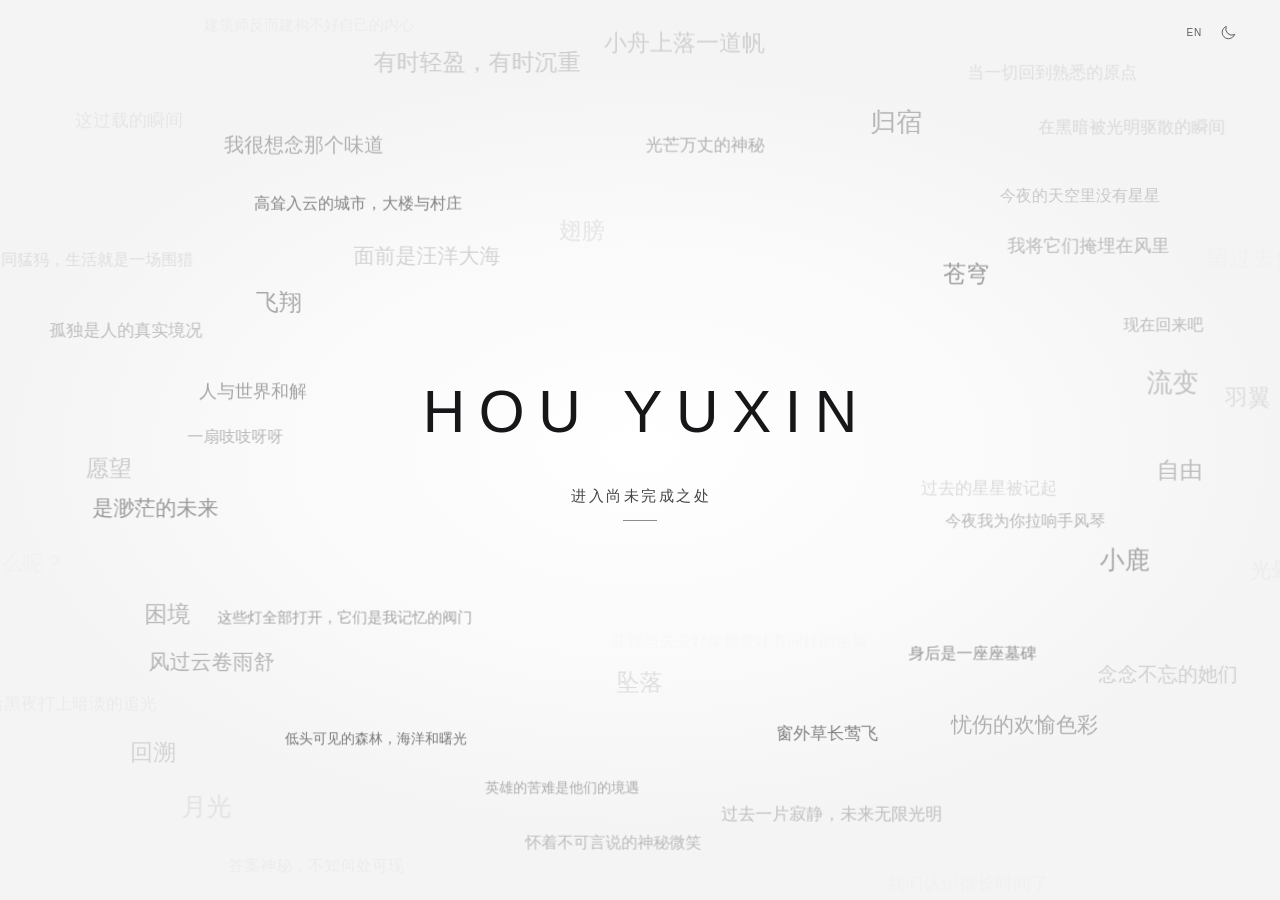
==== index.html @ d5721251 "Use given-name-first credits consistently across English archive" ====
<!doctype html><html lang="zh-CN"><head><meta charset="utf-8"><meta name="viewport" content="width=device-width,initial-scale=1"><title>侯宇鑫 HOU YUXIN</title><script src="theme.js?v=20261114-theme1"></script><link rel="stylesheet" href="shared.css?v=20261029-native-scrollport7"><link rel="stylesheet" href="home.css?v=20261029-soft-home-no-flash1"><script src="navigation.js?v=20261008-fade1400"></script><link rel="stylesheet" href="language.css?v=20261114-credits1"><link rel="stylesheet" href="theme.css?v=20261114-theme1"><link rel="icon" href="favicon.ico?v=20261114-door2" type="image/x-icon" sizes="16x16 32x32 48x48"><link rel="icon" href="favicon.svg?v=20261114-door2" type="image/svg+xml" sizes="any"><link rel="icon" href="favicon.png?v=20261114-door2" type="image/png" sizes="32x32"><link rel="icon" href="favicon-192.png?v=20261114-apple1" type="image/png" sizes="192x192"><link rel="apple-touch-icon" sizes="180x180" href="apple-touch-icon.png"><link rel="apple-touch-icon" sizes="167x167" href="apple-touch-icon-167x167.png"><link rel="apple-touch-icon" sizes="152x152" href="apple-touch-icon-152x152.png"><script async defer src="https://cloud.umami.is/script.js" data-website-id="fda75079-483e-4f40-b21d-a5d85979b600" data-domains="echyox.com,www.echyox.com" data-exclude-search="true" data-exclude-hash="true" data-do-not-track="true" referrerpolicy="origin"></script>
<!-- Page metadata: SEO and social sharing -->
<meta name="description" content="戏剧编剧、导演侯宇鑫的个人艺术网站。" data-description-en="The personal art website of Yuxin Hou, playwright and theatre director: plays, poetry, music and artistic practice.">
<link rel="canonical" href="https://echyox.com/">
<meta property="og:title" content="ECHYOX — 侯宇鑫 Yuxin Hou">
<meta property="og:type" content="website">
<meta property="og:url" content="https://echyox.com/">
<meta property="og:site_name" content="ECHYOX">
<meta property="og:description" content="保存过去，也向尚未发生的一切保持开放。">
<meta property="og:image" content="https://echyox.com/assets/social/echyox-share.png">
<meta property="og:image:type" content="image/png">
<meta property="og:image:width" content="1200">
<meta property="og:image:height" content="630">
<meta property="og:image:alt" content="ECHYOX — half-open door H mark and HOU YUXIN wordmark">
<meta name="twitter:card" content="summary_large_image">
<meta name="twitter:title" content="ECHYOX — 侯宇鑫 Yuxin Hou">
<meta name="twitter:description" content="保存过去，也向尚未发生的一切保持开放。">
<meta name="twitter:image" content="https://echyox.com/assets/social/echyox-share.png">
<meta name="twitter:image:alt" content="ECHYOX — half-open door H mark and HOU YUXIN wordmark">
<script type="application/ld+json">{"@context":"https://schema.org","@graph":[{"@type":"WebSite","@id":"https://echyox.com/#website","url":"https://echyox.com/","name":"ECHYOX","alternateName":"HOU YUXIN","inLanguage":["zh-CN","en"],"publisher":{"@id":"https://echyox.com/#person"}},{"@type":"Person","@id":"https://echyox.com/#person","name":"Yuxin Hou","alternateName":["侯宇鑫","Hou Yuxin"],"url":"https://echyox.com/","jobTitle":["Playwright","Theatre director"]}]}</script>
</head><body><div id="entry-revealed" class="entry-target" aria-hidden="true"></div><section class="entry-gate" id="entryGate" aria-label="侯宇鑫艺术入场页">
  <div class="entry-art" aria-hidden="true"><div class="entry-text-layer entry-text-layer--orbit"><span class="entry-bit" data-source="剧本" data-radius="1.273" data-angle="3.630" data-ecc="1.118" data-cycle="163.464" data-phase="2.011" data-wave="3.534" data-dir="cw" style="--x:-9.658%;--y:22.206%;--size:13.906px;--alpha:0.658">月光在白昼的天空里放晴</span><span class="entry-bit" data-source="诗歌" data-radius="1.086" data-angle="2.617" data-ecc="1.013" data-cycle="100.166" data-phase="2.003" data-wave="0.028" data-dir="ccw" style="--x:4.792%;--y:77.935%;--size:17.471px;--alpha:0.542">黑夜给黑夜打上暗淡的追光</span><span class="entry-bit" data-source="剧本" data-radius="0.856" data-angle="1.185" data-ecc="0.996" data-cycle="138.130" data-phase="6.076" data-wave="3.076" data-dir="cw" style="--x:65.219%;--y:91.419%;--size:17.285px;--alpha:0.523">过去一片寂静，未来无限光明</span><span class="entry-bit" data-source="歌词" data-radius="0.630" data-angle="0.212" data-ecc="0.911" data-cycle="167.469" data-phase="4.607" data-wave="4.483" data-dir="cw" style="--x:76.652%;--y:57.578%;--size:17.253px;--alpha:0.484">过去的星星被记起</span><span class="entry-bit" data-source="诗歌" data-radius="1.327" data-angle="3.863" data-ecc="1.113" data-cycle="126.502" data-phase="5.563" data-wave="2.643" data-dir="cw" style="--x:-2.683%;--y:9.029%;--size:12.585px;--alpha:0.594">梦回白昼，黑夜和离别</span><span class="entry-bit" data-source="剧本" data-radius="1.105" data-angle="2.916" data-ecc="1.021" data-cycle="104.356" data-phase="2.443" data-wave="3.815" data-dir="ccw" style="--x:-2.240%;--y:62.597%;--size:20.933px;--alpha:0.485">你在害怕什么呢？</span><span class="entry-bit" data-source="歌词" data-radius="1.336" data-angle="4.096" data-ecc="0.964" data-cycle="98.675" data-phase="2.091" data-wave="4.761" data-dir="cw" style="--x:14.596%;--y:-8.763%;--size:13.376px;--alpha:0.505">在湖上的桥，看见光亮</span><span class="entry-bit" data-source="诗歌" data-radius="0.867" data-angle="1.634" data-ecc="1.020" data-cycle="160.795" data-phase="3.757" data-wave="4.142" data-dir="ccw" style="--x:47.346%;--y:94.108%;--size:16.183px;--alpha:0.701">怀着不可言说的神秘微笑</span><span class="entry-bit" data-source="剧本" data-radius="1.067" data-angle="3.215" data-ecc="1.107" data-cycle="165.205" data-phase="4.837" data-wave="4.422" data-dir="cw" style="--x:-5.975%;--y:46.318%;--size:14.684px;--alpha:0.593">安放我们的孤独和脆弱</span><span class="entry-bit" data-source="剧本" data-radius="1.281" data-angle="4.328" data-ecc="0.896" data-cycle="107.407" data-phase="5.725" data-wave="5.815" data-dir="ccw" style="--x:29.573%;--y:-18.925%;--size:12.581px;--alpha:0.534">从终点开始，返回各种“当时”</span><span class="entry-bit" data-source="诗歌" data-radius="0.656" data-angle="0.998" data-ecc="0.908" data-cycle="95.286" data-phase="4.840" data-wave="0.772" data-dir="cw" style="--x:65.335%;--y:81.577%;--size:17.373px;--alpha:0.612">窗外草长莺飞</span><span class="entry-bit" data-source="剧本" data-radius="1.058" data-angle="3.514" data-ecc="0.957" data-cycle="138.466" data-phase="5.705" data-wave="3.847" data-dir="cw" style="--x:5.234%;--y:29.066%;--size:15.807px;--alpha:0.600">人类如同猛犸，生活就是一场围猎</span><span class="entry-bit" data-source="歌词" data-radius="1.242" data-angle="4.561" data-ecc="0.935" data-cycle="156.707" data-phase="0.697" data-wave="1.552" data-dir="cw" style="--x:41.683%;--y:-18.240%;--size:13.476px;--alpha:0.458">被称为爱的在记忆里休眠</span><span class="entry-bit" data-source="诗歌" data-radius="0.808" data-angle="2.083" data-ecc="1.101" data-cycle="98.808" data-phase="5.725" data-wave="4.012" data-dir="cw" style="--x:29.298%;--y:83.267%;--size:14.401px;--alpha:0.646">低头可见的森林，海洋和曙光</span><span class="entry-bit" data-source="剧本" data-radius="1.244" data-angle="4.794" data-ecc="1.007" data-cycle="98.615" data-phase="0.567" data-wave="5.295" data-dir="cw" style="--x:54.839%;--y:-14.026%;--size:12.265px;--alpha:0.494">动物在流变里生存，人在无常中挣扎着求生</span><span class="entry-bit" data-source="歌词" data-radius="1.117" data-angle="3.813" data-ecc="0.973" data-cycle="135.228" data-phase="1.854" data-wave="2.719" data-dir="cw" style="--x:9.562%;--y:12.841%;--size:18.285px;--alpha:0.575">这过载的瞬间</span><span class="entry-bit" data-source="诗歌" data-radius="0.807" data-angle="2.532" data-ecc="1.051" data-cycle="109.179" data-phase="2.328" data-wave="4.363" data-dir="cw" style="--x:16.965%;--y:72.877%;--size:21.031px;--alpha:0.541">风过云卷雨舒</span><span class="entry-bit" data-source="剧本" data-radius="1.264" data-angle="5.026" data-ecc="0.985" data-cycle="115.921" data-phase="1.959" data-wave="5.926" data-dir="ccw" style="--x:68.265%;--y:-13.438%;--size:12.654px;--alpha:0.531">人到哪里去都不应该忘了自己是从哪儿出发的</span><span class="entry-bit" data-source="剧本" data-radius="1.032" data-angle="4.113" data-ecc="0.960" data-cycle="151.198" data-phase="5.601" data-wave="3.231" data-dir="cw" style="--x:23.437%;--y:3.870%;--size:15.182px;--alpha:0.548">建筑师反而建构不好自己的内心</span><span class="entry-bit" data-source="诗歌" data-radius="1.294" data-angle="5.259" data-ecc="0.890" data-cycle="120.519" data-phase="3.796" data-wave="0.625" data-dir="cw" style="--x:78.440%;--y:-14.599%;--size:18.506px;--alpha:0.596">是不可通透的现在</span><span class="entry-bit" data-source="剧本" data-radius="0.691" data-angle="1.783" data-ecc="0.965" data-cycle="101.715" data-phase="4.101" data-wave="4.012" data-dir="cw" style="--x:43.332%;--y:86.401%;--size:14.113px;--alpha:0.521">英雄的苦难是他们的境遇</span><span class="entry-bit" data-source="歌词" data-radius="1.091" data-angle="4.412" data-ecc="1.066" data-cycle="142.306" data-phase="5.219" data-wave="1.311" data-dir="cw" style="--x:33.635%;--y:-0.828%;--size:17.560px;--alpha:0.532">慌乱的世界会有个依靠</span><span class="entry-bit" data-source="诗歌" data-radius="0.825" data-angle="2.980" data-ecc="0.972" data-cycle="100.716" data-phase="2.578" data-wave="0.750" data-dir="cw" style="--x:12.402%;--y:57.081%;--size:21.174px;--alpha:0.666">是渺茫的未来</span><span class="entry-bit" data-source="剧本" data-radius="1.223" data-angle="5.492" data-ecc="0.914" data-cycle="127.162" data-phase="0.449" data-wave="0.125" data-dir="cw" style="--x:87.332%;--y:0.486%;--size:15.419px;--alpha:0.626">人们的苦难是自身的生活</span><span class="entry-bit" data-source="歌词" data-radius="1.253" data-angle="5.725" data-ecc="0.998" data-cycle="152.959" data-phase="3.679" data-wave="0.447" data-dir="cw" style="--x:100.363%;--y:15.412%;--size:14.073px;--alpha:0.602">谁究竟能给价值下个如其所是的定义</span><span class="entry-bit" data-source="诗歌" data-radius="1.045" data-angle="4.711" data-ecc="1.069" data-cycle="124.791" data-phase="5.900" data-wave="2.784" data-dir="cw" style="--x:49.931%;--y:-0.803%;--size:17.509px;--alpha:0.612">头顶是灿烂的星空</span><span class="entry-bit" data-source="剧本" data-radius="0.867" data-angle="3.429" data-ecc="1.030" data-cycle="98.001" data-phase="5.863" data-wave="2.398" data-dir="cw" style="--x:9.363%;--y:37.583%;--size:17.425px;--alpha:0.620">孤独是人的真实境况</span><span class="entry-bit" data-source="剧本" data-radius="1.285" data-angle="5.957" data-ecc="1.096" data-cycle="118.816" data-phase="3.548" data-wave="0.967" data-dir="cw" style="--x:113.369%;--y:30.493%;--size:12.237px;--alpha:0.491">如果可以的话，我希望你们能拥抱我的灵魂</span><span class="entry-bit" data-source="诗歌" data-radius="1.074" data-angle="5.010" data-ecc="1.112" data-cycle="170.492" data-phase="4.799" data-wave="0.922" data-dir="cw" style="--x:66.655%;--y:1.981%;--size:17.941px;--alpha:0.636">路被光洒下一片斑驳的树阴</span><span class="entry-bit" data-source="剧本" data-radius="0.624" data-angle="2.568" data-ecc="0.915" data-cycle="109.287" data-phase="5.547" data-wave="3.599" data-dir="cw" style="--x:27.218%;--y:69.212%;--size:14.877px;--alpha:0.633">这些灯全部打开，它们是我记忆的阀门</span><span class="entry-bit" data-source="歌词" data-radius="1.252" data-angle="6.190" data-ecc="1.087" data-cycle="111.792" data-phase="4.843" data-wave="2.746" data-dir="cw" style="--x:114.343%;--y:44.425%;--size:13.808px;--alpha:0.527">身处世界，方觉误入此地</span><span class="entry-bit" data-source="诗歌" data-radius="1.072" data-angle="5.309" data-ecc="1.100" data-cycle="128.166" data-phase="5.563" data-wave="5.962" data-dir="cw" style="--x:81.501%;--y:8.105%;--size:17.249px;--alpha:0.656">当一切回到熟悉的原点</span><span class="entry-bit" data-source="剧本" data-radius="0.845" data-angle="3.878" data-ecc="0.891" data-cycle="132.967" data-phase="4.743" data-wave="1.626" data-dir="cw" style="--x:23.505%;--y:16.856%;--size:19.579px;--alpha:0.641">我很想念那个味道</span><span class="entry-bit" data-source="歌词" data-radius="1.324" data-angle="6.423" data-ecc="1.073" data-cycle="115.364" data-phase="4.820" data-wave="3.359" data-dir="ccw" style="--x:116.830%;--y:58.918%;--size:12.661px;--alpha:0.488">总不敢太近，也不甘太远</span><span class="entry-bit" data-source="诗歌" data-radius="1.053" data-angle="5.609" data-ecc="0.965" data-cycle="132.247" data-phase="5.000" data-wave="5.123" data-dir="cw" style="--x:87.701%;--y:14.539%;--size:17.410px;--alpha:0.640">在黑暗被光明驱散的瞬间</span><span class="entry-bit" data-source="剧本" data-radius="1.307" data-angle="6.655" data-ecc="1.007" data-cycle="133.872" data-phase="0.848" data-wave="0.550" data-dir="cw" style="--x:108.225%;--y:74.547%;--size:15.386px;--alpha:0.550">无非就是想要个回答嘛</span><span class="entry-bit" data-source="剧本" data-radius="0.813" data-angle="4.327" data-ecc="0.920" data-cycle="124.986" data-phase="4.193" data-wave="2.696" data-dir="cw" style="--x:36.635%;--y:7.399%;--size:22.982px;--alpha:0.487">有时轻盈，有时沉重</span><span class="entry-bit" data-source="诗歌" data-radius="0.624" data-angle="3.354" data-ecc="1.059" data-cycle="129.570" data-phase="4.413" data-wave="1.126" data-dir="cw" style="--x:19.297%;--y:43.545%;--size:18.179px;--alpha:0.534">人与世界和解</span><span class="entry-bit" data-source="剧本" data-radius="1.279" data-angle="6.888" data-ecc="0.930" data-cycle="151.199" data-phase="3.404" data-wave="4.624" data-dir="ccw" style="--x:96.456%;--y:90.679%;--size:16.634px;--alpha:0.641">十五年前的我自己</span><span class="entry-bit" data-source="歌词" data-radius="1.124" data-angle="5.908" data-ecc="0.994" data-cycle="132.261" data-phase="0.888" data-wave="0.311" data-dir="cw" style="--x:99.383%;--y:28.452%;--size:22.752px;--alpha:0.474">留过去休眠</span><span class="entry-bit" data-source="诗歌" data-radius="1.235" data-angle="7.121" data-ecc="1.001" data-cycle="148.736" data-phase="1.770" data-wave="0.048" data-dir="cw" style="--x:89.289%;--y:97.696%;--size:18.503px;--alpha:0.574">月光照在她的身上</span><span class="entry-bit" data-source="剧本" data-radius="1.073" data-angle="6.207" data-ecc="0.894" data-cycle="141.500" data-phase="0.084" data-wave="6.212" data-dir="cw" style="--x:95.424%;--y:45.258%;--size:23.055px;--alpha:0.663">羽翼</span><span class="entry-bit" data-source="歌词" data-radius="0.888" data-angle="4.776" data-ecc="1.023" data-cycle="147.160" data-phase="5.438" data-wave="4.491" data-dir="cw" style="--x:52.728%;--y:4.925%;--size:22.684px;--alpha:0.572">小舟上落一道帆</span><span class="entry-bit" data-source="诗歌" data-radius="1.269" data-angle="7.354" data-ecc="1.093" data-cycle="99.775" data-phase="5.972" data-wave="3.034" data-dir="ccw" style="--x:81.597%;--y:102.986%;--size:15.859px;--alpha:0.667">一阵风准时吹来</span><span class="entry-bit" data-source="剧本" data-radius="1.097" data-angle="6.506" data-ecc="0.958" data-cycle="168.373" data-phase="4.673" data-wave="4.319" data-dir="cw" style="--x:98.675%;--y:63.175%;--size:20.950px;--alpha:0.544">光晕</span><span class="entry-bit" data-source="剧本" data-radius="1.306" data-angle="7.586" data-ecc="0.958" data-cycle="146.615" data-phase="3.210" data-wave="3.804" data-dir="ccw" style="--x:65.713%;--y:118.371%;--size:22.470px;--alpha:0.536">无常</span><span class="entry-bit" data-source="诗歌" data-radius="0.624" data-angle="4.139" data-ecc="1.066" data-cycle="151.085" data-phase="1.081" data-wave="3.044" data-dir="cw" style="--x:32.882%;--y:24.441%;--size:20.766px;--alpha:0.663">面前是汪洋大海</span><span class="entry-bit" data-source="剧本" data-radius="0.817" data-angle="5.224" data-ecc="1.015" data-cycle="150.165" data-phase="2.375" data-wave="2.456" data-dir="cw" style="--x:69.287%;--y:13.502%;--size:25.729px;--alpha:0.523">归宿</span><span class="entry-bit" data-source="歌词" data-radius="1.249" data-angle="7.819" data-ecc="0.924" data-cycle="159.152" data-phase="5.154" data-wave="5.216" data-dir="cw" style="--x:51.919%;--y:120.273%;--size:15.145px;--alpha:0.528">记忆的碎片</span><span class="entry-bit" data-source="诗歌" data-radius="1.033" data-angle="6.805" data-ecc="0.954" data-cycle="115.817" data-phase="5.189" data-wave="1.095" data-dir="cw" style="--x:90.579%;--y:78.092%;--size:20.473px;--alpha:0.531">念念不忘的她们</span><span class="entry-bit" data-source="剧本" data-radius="1.290" data-angle="8.052" data-ecc="1.104" data-cycle="164.877" data-phase="1.263" data-wave="1.425" data-dir="cw" style="--x:36.720%;--y:109.580%;--size:15.646px;--alpha:0.639">另外一种可能的命运走向</span><span class="entry-bit" data-source="歌词" data-radius="1.126" data-angle="7.105" data-ecc="1.019" data-cycle="126.437" data-phase="3.924" data-wave="0.817" data-dir="cw" style="--x:87.124%;--y:92.057%;--size:24.893px;--alpha:0.506">月牙</span><span class="entry-bit" data-source="诗歌" data-radius="0.826" data-angle="5.673" data-ecc="1.097" data-cycle="161.312" data-phase="4.510" data-wave="0.658" data-dir="cw" style="--x:85.287%;--y:27.584%;--size:18.499px;--alpha:0.589">我将它们掩埋在风里</span><span class="entry-bit" data-source="剧本" data-radius="1.316" data-angle="8.284" data-ecc="1.115" data-cycle="159.766" data-phase="5.057" data-wave="3.120" data-dir="cw" style="--x:20.922%;--y:105.778%;--size:16.222px;--alpha:0.616">一个接一个地点亮</span><span class="entry-bit" data-source="剧本" data-radius="1.126" data-angle="7.404" data-ecc="1.079" data-cycle="160.643" data-phase="2.369" data-wave="0.736" data-dir="cw" style="--x:75.126%;--y:98.856%;--size:18.099px;--alpha:0.481">我们认识很长时间了</span><span class="entry-bit" data-source="诗歌" data-radius="0.625" data-angle="4.925" data-ecc="0.933" data-cycle="147.547" data-phase="5.998" data-wave="1.378" data-dir="cw" style="--x:55.830%;--y:15.940%;--size:16.846px;--alpha:0.576">光芒万丈的神秘</span><span class="entry-bit" data-source="剧本" data-radius="1.240" data-angle="8.517" data-ecc="0.976" data-cycle="110.706" data-phase="2.910" data-wave="2.759" data-dir="cw" style="--x:14.618%;--y:102.039%;--size:15.664px;--alpha:0.615">世界寂静以后</span><span class="entry-bit" data-source="歌词" data-radius="0.828" data-angle="6.122" data-ecc="1.077" data-cycle="127.949" data-phase="6.098" data-wave="6.264" data-dir="cw" style="--x:91.783%;--y:43.587%;--size:26.156px;--alpha:0.534">流变</span><span class="entry-bit" data-source="诗歌" data-radius="1.057" data-angle="7.703" data-ecc="0.946" data-cycle="160.705" data-phase="4.533" data-wave="1.147" data-dir="cw" style="--x:57.139%;--y:107.453%;--size:28.134px;--alpha:0.662">命数</span><span class="entry-bit" data-source="剧本" data-radius="1.289" data-angle="8.750" data-ecc="0.922" data-cycle="133.845" data-phase="2.735" data-wave="6.063" data-dir="cw" style="--x:5.899%;--y:95.417%;--size:16.409px;--alpha:0.663">人间千千万万个故事</span><span class="entry-bit" data-source="歌词" data-radius="1.281" data-angle="8.983" data-ecc="0.947" data-cycle="130.189" data-phase="5.322" data-wave="1.779" data-dir="ccw" style="--x:-2.038%;--y:80.107%;--size:18.977px;--alpha:0.522">骨肉成姓名</span><span class="entry-bit" data-source="诗歌" data-radius="1.047" data-angle="8.002" data-ecc="0.993" data-cycle="162.504" data-phase="0.264" data-wave="3.158" data-dir="ccw" style="--x:42.702%;--y:104.225%;--size:24.595px;--alpha:0.560">牢笼</span><span class="entry-bit" data-source="剧本" data-radius="0.865" data-angle="6.571" data-ecc="0.971" data-cycle="170.357" data-phase="2.052" data-wave="2.961" data-dir="cw" style="--x:88.260%;--y:63.141%;--size:25.127px;--alpha:0.599">小鹿</span><span class="entry-bit" data-source="剧本" data-radius="1.309" data-angle="9.215" data-ecc="0.907" data-cycle="135.272" data-phase="4.649" data-wave="5.622" data-dir="cw" style="--x:-5.176%;--y:65.602%;--size:24.097px;--alpha:0.600">迷宫</span><span class="entry-bit" data-source="诗歌" data-radius="0.677" data-angle="5.710" data-ecc="0.947" data-cycle="141.746" data-phase="5.839" data-wave="1.164" data-dir="cw" style="--x:75.574%;--y:29.841%;--size:23.059px;--alpha:0.678">苍穹</span><span class="entry-bit" data-source="剧本" data-radius="1.071" data-angle="8.301" data-ecc="1.042" data-cycle="154.788" data-phase="3.264" data-wave="5.250" data-dir="ccw" style="--x:27.052%;--y:98.197%;--size:18.884px;--alpha:0.510">世界的芳香</span><span class="entry-bit" data-source="诗歌" data-radius="1.264" data-angle="9.448" data-ecc="1.040" data-cycle="115.371" data-phase="2.473" data-wave="3.365" data-dir="ccw" style="--x:-12.431%;--y:48.537%;--size:21.880px;--alpha:0.677">白昼</span><span class="entry-bit" data-source="剧本" data-radius="0.859" data-angle="7.020" data-ecc="1.003" data-cycle="170.308" data-phase="0.082" data-wave="0.042" data-dir="cw" style="--x:80.313%;--y:79.918%;--size:21.396px;--alpha:0.526">忧伤的欢愉色彩</span><span class="entry-bit" data-source="诗歌" data-radius="1.063" data-angle="8.601" data-ecc="1.005" data-cycle="167.376" data-phase="0.680" data-wave="4.279" data-dir="cw" style="--x:15.511%;--y:90.359%;--size:24.934px;--alpha:0.531">月光</span><span class="entry-bit" data-source="剧本" data-radius="1.314" data-angle="9.681" data-ecc="1.008" data-cycle="156.698" data-phase="2.074" data-wave="1.357" data-dir="ccw" style="--x:-10.878%;--y:32.856%;--size:19.510px;--alpha:0.528">漂泊无依</span><span class="entry-bit" data-source="剧本" data-radius="0.550" data-angle="0.850" data-ecc="1" data-cycle="180" data-phase="0.00" data-wave="0.00" data-dir="cw" style="--x:64.52%;--y:69.01%;--size:16px;--alpha:0.58">钻进了被撕毁的乐谱里</span><span class="entry-bit" data-source="诗歌" data-radius="0.800" data-angle="3.250" data-ecc="1" data-cycle="180" data-phase="0.80" data-wave="0.37" data-dir="cw" style="--x:18.19%;--y:46.02%;--size:16px;--alpha:0.56">一扇吱吱呀呀</span><span class="entry-bit" data-source="歌词" data-radius="1.050" data-angle="5.650" data-ecc="1" data-cycle="180" data-phase="1.60" data-wave="0.74" data-dir="cw" style="--x:83.86%;--y:21.42%;--size:16px;--alpha:0.55">今夜的天空里没有星星</span><span class="entry-bit" data-source="剧本" data-radius="1.200" data-angle="8.050" data-ecc="1" data-cycle="180" data-phase="2.40" data-wave="1.11" data-dir="cw" style="--x:40.66%;--y:104.14%;--size:23px;--alpha:0.58">时间</span><span class="entry-bit" data-source="诗歌" data-radius="0.550" data-angle="10.450" data-ecc="1" data-cycle="180" data-phase="3.20" data-wave="1.48" data-dir="cw" style="--x:38.58%;--y:28.37%;--size:16px;--alpha:0.56">透着暗淡的光</span><span class="entry-bit" data-source="歌词" data-radius="0.800" data-angle="12.850" data-ecc="1" data-cycle="180" data-phase="4.00" data-wave="1.85" data-dir="cw" style="--x:80.72%;--y:60.29%;--size:16px;--alpha:0.55">今夜我为你拉响手风琴</span><span class="entry-bit" data-source="剧本" data-radius="1.050" data-angle="15.250" data-ecc="1" data-cycle="180" data-phase="4.80" data-wave="2.22" data-dir="cw" style="--x:12.33%;--y:71.36%;--size:23px;--alpha:0.58">困境</span><span class="entry-bit" data-source="诗歌" data-radius="1.200" data-angle="17.650" data-ecc="1" data-cycle="180" data-phase="5.60" data-wave="2.59" data-dir="cw" style="--x:67.40%;--y:-1.44%;--size:16px;--alpha:0.56">现在老去吧</span><span class="entry-bit" data-source="歌词" data-radius="0.550" data-angle="20.050" data-ecc="1" data-cycle="180" data-phase="6.40" data-wave="2.96" data-dir="cw" style="--x:57.97%;--y:73.58%;--size:16px;--alpha:0.55">获得与失去好像都意味着同样的迷局</span><span class="entry-bit" data-source="剧本" data-radius="0.800" data-angle="22.450" data-ecc="1" data-cycle="180" data-phase="7.20" data-wave="3.33" data-dir="cw" style="--x:21.31%;--y:33.71%;--size:23px;--alpha:0.58">飞翔</span><span class="entry-bit" data-source="诗歌" data-radius="1.050" data-angle="24.850" data-ecc="1" data-cycle="180" data-phase="8.00" data-wave="3.70" data-dir="cw" style="--x:90.33%;--y:36.51%;--size:16px;--alpha:0.56">现在回来吧</span><span class="entry-bit" data-source="歌词" data-radius="1.200" data-angle="27.250" data-ecc="1" data-cycle="180" data-phase="8.80" data-wave="4.07" data-dir="cw" style="--x:25.07%;--y:97.17%;--size:16px;--alpha:0.55">答案神秘，不知何处可现</span><span class="entry-bit" data-source="剧本" data-radius="0.550" data-angle="29.650" data-ecc="1" data-cycle="180" data-phase="9.60" data-wave="4.44" data-dir="cw" style="--x:45.72%;--y:25.18%;--size:23px;--alpha:0.58">翅膀</span><span class="entry-bit" data-source="诗歌" data-radius="0.800" data-angle="32.050" data-ecc="1" data-cycle="180" data-phase="10.40" data-wave="4.81" data-dir="cw" style="--x:75.79%;--y:71.79%;--size:16px;--alpha:0.56">身后是一座座墓碑</span><span class="entry-bit" data-source="剧本" data-radius="1.050" data-angle="34.449" data-ecc="1" data-cycle="180" data-phase="11.20" data-wave="5.18" data-dir="cw" style="--x:8.24%;--y:55.21%;--size:23px;--alpha:0.58">愿望</span><span class="entry-bit" data-source="诗歌" data-radius="1.200" data-angle="36.849" data-ecc="1" data-cycle="180" data-phase="12.00" data-wave="5.55" data-dir="cw" style="--x:81.69%;--y:8.54%;--size:16px;--alpha:0.56">过往在交错的路口举棋不定</span><span class="entry-bit" data-source="剧本" data-radius="0.550" data-angle="39.249" data-ecc="1" data-cycle="180" data-phase="12.80" data-wave="5.92" data-dir="cw" style="--x:50.45%;--y:75.29%;--size:23px;--alpha:0.58">坠落</span><span class="entry-bit" data-source="诗歌" data-radius="0.800" data-angle="41.649" data-ecc="1" data-cycle="180" data-phase="13.60" data-wave="6.29" data-dir="cw" style="--x:27.91%;--y:23.38%;--size:16px;--alpha:0.56">高耸入云的城市，大楼与村庄</span><span class="entry-bit" data-source="剧本" data-radius="1.050" data-angle="44.049" data-ecc="1" data-cycle="180" data-phase="14.40" data-wave="6.66" data-dir="cw" style="--x:91.91%;--y:53.24%;--size:23px;--alpha:0.58">自由</span><span class="entry-bit" data-source="剧本" data-radius="1.200" data-angle="46.449" data-ecc="1" data-cycle="180" data-phase="15.20" data-wave="7.03" data-dir="cw" style="--x:12.51%;--y:84.48%;--size:23px;--alpha:0.58">回溯</span></div></div>
  <div class="entry-content">
    <h1 class="entry-wordmark">HOU YUXIN</h1>
    <a class="entry-enter" id="entryEnter" href="#entry-revealed">进入尚未完成之处</a>
  </div>
</section><div class="stage-surface" aria-hidden="true"></div><header class="site-head"></header><main class="home" tabindex="-1" aria-label="作品栏目"><a class="door" href="theatre.html"><span class="no">THEATRE</span><div class="door-main"><h1>戏剧</h1><p>据说岁月的模型不会停止演变。</p></div><span class="arrow">↗</span></a><a class="door" href="poetry.html"><span class="no">POETRY</span><div class="door-main"><h1>诗歌</h1><p>为着均匀的呼吸与静默的词语。</p></div><span class="arrow">↗</span></a><a class="door" href="music.html"><span class="no">MUSIC</span><div class="door-main"><h1>音乐</h1><p>一切的一切都与人类无关。</p></div><span class="arrow">↗</span></a><a class="door" href="becoming.html"><span class="no">BECOMING</span><div class="door-main"><h1>寻找自己</h1><p>另外的路建在海上。</p></div><span class="arrow">↗</span></a></main><script src="site.js?v=20261009-no-spotlight1"></script><script src="scroll-boundary.js?v=20261029-native-scrollport7"></script><script src="entrance.js?v=20261115-text-avoidance3"></script><script src="language.js?v=20261116-identity2"></script></body></html>
---- shared.css ----
*{box-sizing:border-box}
:root{--bg:#07080a;--fg:#f0eee8;--muted:#9a978f;--line:rgba(255,255,255,.14);--panel:rgba(255,255,255,.035);--ease:cubic-bezier(.22,1,.36,1);--header-h:68px}
html{background:var(--bg);scroll-behavior:smooth}body{margin:0;background:linear-gradient(180deg,#090a0c,#07080a 58%,#090a0c);color:var(--fg);font-family:-apple-system,BlinkMacSystemFont,"PingFang SC","Hiragino Sans GB","Microsoft YaHei",Arial,sans-serif;overflow-x:hidden}a{color:inherit;text-decoration:none}button{font:inherit}img{display:block;max-width:100%}
.site-head{position:fixed;z-index:70;left:0;right:0;top:0;height:var(--header-h);display:flex;align-items:center;justify-content:space-between;gap:18px;padding:0 clamp(16px,3vw,34px);border-bottom:1px solid rgba(255,255,255,.08);background:var(--bg);backdrop-filter:none;-webkit-backdrop-filter:none}
/* Keep the top cover opaque, including the area above the layout viewport
   that mobile Safari may expose while its browser chrome changes. */
.site-head::before{content:"";position:absolute;left:0;right:0;bottom:100%;height:calc(96px + env(safe-area-inset-top,0px));background:var(--bg);pointer-events:none}
/* Only the part of the document crossing the navigation boundary fades.
   Preserve native document scrolling and keep dialogs/entrance outside it. */
:root{--nav-fade-size:32px}
main.has-scroll-boundary{-webkit-clip-path:inset(var(--content-clip-top,0px) -100vw -100vh);clip-path:inset(var(--content-clip-top,0px) -100vw -100vh)}
.nav-fade{position:fixed;top:var(--nav-fade-top,var(--header-h));left:0;right:0;height:var(--nav-fade-size);z-index:4;pointer-events:none;opacity:var(--nav-fade-strength,0);background:linear-gradient(to bottom,var(--bg),rgba(7,8,10,0))}
/* The music player occupies a fixed reading frame; its lyrics already fade
   within their own scroll area. Keep the idle track heading fully readable. */
body.music-open .nav-fade{display:none}
@media(max-width:820px){:root{--nav-fade-size:24px}}
.brand-link{font-size:15px;font-weight:700;letter-spacing:.03em;white-space:nowrap}.brand-link small{margin-left:9px;font-size:9px;font-weight:500;letter-spacing:.2em;color:var(--muted)}
.global-nav{display:flex;gap:20px;align-items:center}.global-nav a{font-size:10px;letter-spacing:.18em;color:var(--muted);padding:8px 0;position:relative;white-space:nowrap}.global-nav a:after{content:"";position:absolute;left:0;right:100%;bottom:2px;height:1px;background:currentColor;transition:right .35s var(--ease)}.global-nav a:hover,.global-nav a.active{color:var(--fg)}.global-nav a:hover:after,.global-nav a.active:after{right:0}
.back-link{position:absolute;left:50%;top:50%;transform:translate(-50%,-50%);display:inline-flex;align-items:center;justify-content:center;gap:6px;min-height:44px;padding:0 12px;font-size:10px;letter-spacing:.13em;white-space:nowrap;color:var(--muted);transition:color .25s}.back-link:hover{color:var(--fg)}.back-link:focus-visible{outline:1px solid var(--fg);outline-offset:2px;border-radius:3px}
.page{padding:calc(var(--header-h) + 72px) clamp(18px,4.7vw,70px) 72px;position:relative;z-index:3}.eyebrow{font-size:10px;letter-spacing:.22em;color:var(--muted)}.page-title{font-size:clamp(58px,10vw,132px);line-height:.9;letter-spacing:-.07em;margin:15px 0 22px}.page-intro{font-size:clamp(18px,2vw,29px);line-height:1.68;max-width:30em;color:#cbc8c0}
.reveal{opacity:0;transform:translateY(18px);transition:opacity .7s var(--ease),transform .7s var(--ease)}.reveal.is-visible{opacity:1;transform:none}
.panel{border:1px solid var(--line);background:var(--panel);border-radius:20px;padding:24px}.btn{display:inline-flex;align-items:center;justify-content:center;border:1px solid var(--line);border-radius:999px;padding:11px 16px;font-size:11px;letter-spacing:.13em;color:var(--fg);background:rgba(255,255,255,.025);transition:transform .3s var(--ease),background .3s}.btn:hover{transform:translateY(-2px);background:rgba(255,255,255,.08)}
/* Unified ECHYOX page navigation — about 1.4 seconds total.
   Outgoing view dims to black for 0.6 s; next document reveals for 0.8 s.
   The dedicated intro gate still uses its own 2.35 s single-page reveal.
   No native page view-transition animation and no old stage light field. */
@view-transition{navigation:none}
.stage-surface{position:fixed;inset:0;pointer-events:none}
/* Keep one composited curtain alive instead of creating a new full-screen
   pseudo-element at every click. Safari can animate only its opacity. */
html.site-fade-enabled body::after{
  content:"";position:fixed;inset:0;z-index:2000;
  pointer-events:none;background:#07080a;opacity:0;
  transform:translateZ(0);backface-visibility:hidden;
  will-change:opacity;contain:paint;
}
html.site-fade-initial body::after{opacity:1}
html.site-fade-local-out body::after{
  pointer-events:auto;animation:echyox-page-leave 600ms cubic-bezier(.45,0,.55,1) both;
}
html.site-fade-local-hold body::after{pointer-events:auto;opacity:1}
html.site-fade-local-in body::after{
  pointer-events:auto;animation:echyox-page-arrive 800ms cubic-bezier(.45,0,.55,1) both;
}
html.site-fade-local-out body,html.site-fade-local-in body{cursor:progress}

html.site-fade-arriving body::after{
  animation:echyox-page-arrive 800ms cubic-bezier(.45,0,.55,1) both;
}
html.site-fade-leaving body::after{
  pointer-events:auto;
  animation:echyox-page-leave 600ms cubic-bezier(.45,0,.55,1) both;
}
/* One continuous easing curve per phase avoids velocity resets at
   24/64/82% keyframe boundaries that made the dark fade feel stepped. */
@keyframes echyox-page-leave{from{opacity:0}to{opacity:1}}
@keyframes echyox-page-arrive{from{opacity:1}to{opacity:0}}

/* Audio loop controls */
.audio-options{display:flex;align-items:center;flex-wrap:wrap;margin:10px 0 16px}
.audio-loop{display:inline-flex;align-items:center;justify-content:center;gap:9px;min-height:44px;padding:9px 13px;border:1px solid var(--line);border-radius:999px;background:rgba(255,255,255,.025);color:var(--muted);font:inherit;font-size:11px;letter-spacing:.06em;cursor:pointer;transition:background .2s,color .2s,border-color .2s}
.audio-loop svg{width:16px;height:16px;fill:none;stroke:currentColor;stroke-width:1.5;stroke-linecap:round;stroke-linejoin:round;flex-shrink:0}
.audio-loop-state{font-size:10px;letter-spacing:.03em;opacity:.75}
.audio-loop:hover{color:var(--fg);border-color:rgba(255,255,255,.28)}
.audio-loop[aria-pressed="true"]{color:var(--fg);background:rgba(240,238,232,.1);border-color:rgba(240,238,232,.45)}
.audio-loop:focus-visible{outline:2px solid var(--fg);outline-offset:4px}

/* Ordinary desktop selection and mobile copy callouts. */
body,body *{-webkit-user-select:none;user-select:none;-webkit-touch-callout:none}
img{-webkit-user-drag:none}
html.reader-open,html.reader-open body{overflow:hidden}
@media print{body{display:none!important}}
@media(max-width:820px){.global-nav{gap:11px;max-width:70vw;overflow:auto;scrollbar-width:none}.global-nav::-webkit-scrollbar{display:none}.global-nav a{font-size:9px}.brand-link small{display:none}.page{padding:calc(var(--header-h) + 66px) 16px 54px}}
@media(max-width:600px){.has-back-nav{--header-h:104px}.site-head.has-back{display:grid;grid-template-columns:minmax(0,1fr) auto;grid-template-rows:54px 44px;gap:0 12px;padding:0 16px 5px}.site-head.has-back .brand-link{grid-column:1;grid-row:1}.site-head.has-back .global-nav{grid-column:2;grid-row:1;justify-self:end;max-width:100%}.site-head.has-back .back-link{position:static;transform:none;grid-column:1/-1;grid-row:2;justify-self:center}}
@media(prefers-reduced-motion:reduce){html{scroll-behavior:auto}*,*:before,*:after{animation:none!important;transition:none!important}.reveal{opacity:1;transform:none}.stage-transition{display:none!important}}

@media(prefers-reduced-motion:reduce){
  html.site-fade-enabled body::after{content:none!important}
}


/* iPhone Safari bottom-toolbar transition bleed (2026-10-29).
   Safari can show the scrolling document behind its translucent browser
   toolbar even when the fixed body::after fade curtain covers the viewport.
   Fade only the underlying main content during the EXISTING transition;
   keep the curtain, durations, layout and normal scroll unchanged.
   This is a targeted visual hypothesis pending real iPhone Safari review. */
@supports (-webkit-touch-callout: none) {
  @media (max-width: 1024px) and (pointer: coarse) {
    html.site-fade-initial main,
    html.site-fade-local-hold main {
      opacity: 0;
    }
    html.site-fade-leaving main,
    html.site-fade-local-out main {
      animation: echyox-safari-content-leave 600ms cubic-bezier(.45,0,.55,1) both;
    }
    html.site-fade-arriving:not(.site-fade-local-out):not(.site-fade-local-hold):not(.site-fade-local-in) main,
    html.site-fade-local-in main {
      animation: echyox-safari-content-arrive 800ms cubic-bezier(.45,0,.55,1) both;
    }
  }
  @keyframes echyox-safari-content-leave {
    from { opacity: 1; }
    to { opacity: 0; }
  }
  @keyframes echyox-safari-content-arrive {
    from { opacity: 0; }
    to { opacity: 1; }
  }
}

/* PR #33: extend the already accepted Becoming header fade to every other
   iPhone Safari page. The fixed header owns this overlay rather than the
   clipped/scrolling main (which could displace a fixed child on WebKit).
   Keep the native page scroll, poem year rail, readers and lyric scrollers. */
@supports (-webkit-touch-callout: none) {
  @media (max-width: 1024px) and (pointer: coarse) {
    html:not(.becoming-scroll-isolated) .site-head {
      border-bottom-color: transparent;
    }
    html:not(.becoming-scroll-isolated) .site-head::after {
      content: "";
      position: absolute;
      top: calc(100% + var(--safari-nav-fade-offset, 0px));
      left: 0;
      right: 0;
      height: 96px;
      pointer-events: none;
      background: linear-gradient(to bottom,
        var(--bg) 0%,
        rgba(7,8,10,.94) 18%,
        rgba(7,8,10,.60) 54%,
        rgba(7,8,10,0) 100%);
      opacity: var(--safari-nav-fade-opacity, 0);
    }
    /* Older per-main "fixed" fade could scroll with main's clip-path.
       Keep the single header-anchored overlay instead. */
    html:not(.becoming-scroll-isolated) main .nav-fade {
      display: none;
    }
    /* Music's player has its own bounded reading and lyric fade. */
    html:not(.becoming-scroll-isolated) body.music-open .site-head::after {
      display: none;
    }
  }
}

/* PR #33: iPhone Safari's document rubber-band can draw scrolling text
   above the fixed header. As with the approved Becoming page, put regular
   content in a native clipped scrollport starting BELOW the header. This
   remains safe even when future catalogues have dozens of rows. */
@supports (-webkit-touch-callout: none) {
  @media (max-width: 1024px) and (pointer: coarse) {
    html:not(.becoming-scroll-isolated),
    html:not(.becoming-scroll-isolated) body {
      height: 100%;
      overflow: hidden;
      overscroll-behavior-y: none;
    }
    html:not(.becoming-scroll-isolated) main.home,
    html:not(.becoming-scroll-isolated) main.page,
    html:not(.becoming-scroll-isolated) main.work {
      position: fixed;
      top: var(--header-h);
      right: 0;
      bottom: 0;
      left: 0;
      height: auto;
      min-height: 0;
      overflow-x: hidden;
      overflow-y: auto;
      -webkit-overflow-scrolling: touch;
      overscroll-behavior-y: contain;
    }
    /* Preserve the original visible top spacing after moving the origin. */
    html:not(.becoming-scroll-isolated) main.home { padding-top: 22px; }
    html:not(.becoming-scroll-isolated) main.page { padding-top: 66px; }
    html:not(.becoming-scroll-isolated) main.work { padding-top: 64px; }
    html:not(.becoming-scroll-isolated) main.has-scroll-boundary {
      -webkit-clip-path: none;
      clip-path: none;
    }
    /* A sticky poetry year rail now uses its native scroller's top edge. */
    html:not(.becoming-scroll-isolated) main.poetry-page .poetry-years {
      top: 0;
    }
    /* Keep the existing fixed music player and independently faded lyrics. */
    html:not(.becoming-scroll-isolated) body.music-open main.page {
      height: auto;
      min-height: 0;
      overflow-y: hidden;
      padding-top: 14px;
    }
  }
}
---- home.css ----
.home{min-height:100svh;padding:calc(var(--header-h) + 22px) clamp(14px,2.8vw,34px) 22px;display:grid;grid-template-columns:repeat(4,minmax(0,1fr));gap:12px;position:relative;z-index:3}.door{min-width:0;display:grid;grid-template-rows:34px 1fr 36px;padding:22px;border:1px solid rgba(255,255,255,.09);border-radius:18px;background:rgba(255,255,255,.025);transition:transform .38s var(--ease),background .38s,border-color .38s}.door:hover{transform:translateY(-5px);background:rgba(255,255,255,.055);border-color:rgba(255,255,255,.2)}.door .no{font-size:10px;letter-spacing:.18em;color:var(--muted)}.door-main{display:flex;flex-direction:column;justify-content:center;min-height:0}.door h1{margin:0;font-size:clamp(36px,4.25vw,64px);line-height:1;letter-spacing:-.06em;white-space:nowrap;font-weight:650}.door p{margin:18px 0 0;font-size:15px;line-height:1.7;color:#c9c5bc;max-width:18em}.door .arrow{align-self:end;justify-self:end;font-size:20px}@media(max-width:1050px){.home{grid-template-columns:repeat(2,1fr);min-height:auto}.door{min-height:42vh}.door h1{font-size:52px}}@media(max-width:620px){.home{grid-template-columns:1fr}.door{min-height:230px}.door h1{font-size:50px}}

/* Reserve the same two-line caption space in every card to align both rows. */
.door p{min-height:3.4em}
.door:hover{transform:none}


/* ECHYOX — PR #6, orbital literary field; homepage only.
   Decorative texts have individual elliptical orbits driven by entrance.js.
   Script-free and reduced-motion visitors receive a still composition. */
.entry-target{position:absolute;top:0;left:0;width:1px;height:1px;pointer-events:none}
.entry-gate{
  position:fixed;inset:0;z-index:150;display:grid;place-items:center;
  overflow:hidden;isolation:isolate;color:#f0eee8;
  background:radial-gradient(ellipse 52% 44% at 50% 50%,#121314 0%,#090a0c 53%,#07080a 100%);
  /* Promote before the click so Safari needn't build a fullscreen layer mid-transition. */
  transform:translateZ(0);will-change:opacity;
}
.entry-gate[hidden],#entry-revealed:target + .entry-gate,body.entry-passed .entry-gate{display:none!important}
.entry-art{position:absolute;inset:0;pointer-events:none;overflow:hidden}
.entry-text-layer{
  position:absolute;inset:0;pointer-events:none;
  -webkit-mask-image:radial-gradient(ellipse 48% 38% at 50% 50%,transparent 0 58%,#000 100%);
  mask-image:radial-gradient(ellipse 48% 38% at 50% 50%,transparent 0 58%,#000 100%);
}
.entry-canvas{position:absolute;inset:0;display:block;pointer-events:none}
.entry-canvas[hidden]{display:none!important}
.entry-gate.entry-motion-ready .entry-text-layer{visibility:hidden}
.entry-bit{
  position:absolute;left:var(--x);top:var(--y);
  display:block;width:max-content;max-width:90vw;white-space:nowrap;
  color:#ddd6c9;font-size:var(--size,16px);font-weight:400;
  line-height:1.45;letter-spacing:.09em;opacity:var(--alpha,.35);
  transform-origin:50% 50%;pointer-events:none;
}
.entry-bit[data-source="剧本"]{color:#d0c8bc}
.entry-bit[data-source="诗歌"]{color:#e0dacf}
.entry-bit[data-source="歌词"]{color:#c5c1b9}
/* In animation mode the orbital position is written as a GPU-friendly transform. */
/* Canvas mode renders motion without creating 90 separate GPU layers. */
.entry-content{
  position:relative;z-index:2;display:flex;flex-direction:column;
  align-items:center;justify-content:center;max-width:100%;
  padding:0 21px;text-align:center;transition:opacity .72s ease,transform .9s var(--ease);
}
.entry-wordmark{
  margin:0;font-size:clamp(32px,4.6vw,64px);font-weight:400;line-height:1.2;
  letter-spacing:.23em;text-indent:.23em;white-space:nowrap;color:#f0ece4;
  text-shadow:0 0 26px rgba(7,8,10,.7);
}
.entry-enter{
  position:relative;display:inline-flex;align-items:center;justify-content:center;
  min-height:50px;margin-top:26px;padding:10px 2px 15px;
  color:#d2cbbf;font-size:clamp(14px,1.2vw,17px);line-height:1.5;
  letter-spacing:.16em;text-indent:.16em;outline-offset:8px;cursor:pointer;
  transition:color .3s ease;
}
.entry-enter::after{
  content:"";position:absolute;bottom:2px;left:50%;height:1px;width:34px;
  background:#aaa08f;opacity:.75;transform:translateX(-50%);
  transition:width .45s var(--ease),opacity .3s ease;
}
.entry-enter:hover,.entry-enter:focus-visible{color:#fff}
.entry-enter:hover::after,.entry-enter:focus-visible::after{width:calc(100% - 4px);opacity:1}
.entry-enter:focus-visible{outline:1px solid #d2cbbf}
html.entry-active,body.entry-active{overflow:hidden}
body.entry-active .home,body.entry-active .site-head{opacity:0;pointer-events:none}
/* Show the four cards immediately BEHIND the opaque entrance layer;
   the user perceives only the single composited front curtain fading away. */
body.entry-opening .home,body.entry-opening .site-head{
  opacity:1;transition:none;
}
.home:focus{outline:none}
.entry-gate.is-entering{
  pointer-events:none;
  animation:entry-gate-leave 2350ms cubic-bezier(.45,0,.55,1) both;
}
.entry-gate.is-entering .entry-art{animation:none}
.entry-gate.is-entering .entry-content{opacity:0;transform:translateY(-6px)}
/* Use a single continuous opacity curve to prevent multiple fullscreen
   layers from cross-fading with independently eased keyframes. */
@keyframes entry-gate-leave{from{opacity:1}to{opacity:0}}
@media(max-width:700px){
  .entry-gate .entry-bit:nth-child(3n){display:none}
  /* Keep static/reduced-motion typography as legible as animated Retina text. */
  .entry-bit{font-size:clamp(15px,var(--size,16px),18px);max-width:93vw}
  .entry-text-layer{
    -webkit-mask-image:radial-gradient(ellipse 68% 34% at 50% 50%,transparent 0 62%,#000 100%);
    mask-image:radial-gradient(ellipse 68% 34% at 50% 50%,transparent 0 62%,#000 100%);
  }
  .entry-wordmark{font-size:clamp(28px,7.7vw,42px);letter-spacing:.19em;text-indent:.19em}
  .entry-enter{margin-top:23px;font-size:14px;letter-spacing:.12em;text-indent:.12em;min-height:50px}
}
@media(max-height:480px){
  .entry-wordmark{font-size:32px}
  .entry-enter{margin-top:12px}
}
@media(prefers-reduced-motion:reduce){
  .entry-gate.entry-motion-ready .entry-text-layer{visibility:visible}
  .entry-canvas{display:none!important}
  .entry-content,.entry-enter,.entry-enter::after,body.entry-opening .home,body.entry-opening .site-head{transition:none!important}
  .entry-gate.is-entering,.entry-gate.is-entering .entry-art{animation:none!important}
}


/* iOS Safari: the site's incoming-main opacity animation can override
   .entry-active's opacity:0 (animation-fill-mode:both). While the visitor
   is still at the literary entrance, hide the four cards and site header
   from painting into Safari's translucent bottom browser toolbar.
   On the existing entry click, .entry-opening lifts this visibility guard
   so the original 2.35-second reveal proceeds unchanged. */
body.entry-active:not(.entry-opening) .home,
body.entry-active:not(.entry-opening) .site-head {
  visibility: hidden;
}

/* iPhone Safari can sample the next page through its translucent bottom
   toolbar before the gate is fully gone. Fade in the *entire* four-card
   page along with the original 2.35s gate reveal: no rectangular crop,
   no cut-off card edge, and no sudden reappearance at the end. */
@supports (-webkit-touch-callout: none) {
  @media (max-width: 1024px) and (pointer: coarse) {
    body.entry-active.entry-opening .home {
      animation: echyox-home-soft-arrive 2350ms cubic-bezier(.45,0,.55,1) both !important;
    }
    @keyframes echyox-home-soft-arrive {
      0%, 30% { opacity: 0; }
      100% { opacity: 1; }
    }
  }
}
@media (prefers-reduced-motion: reduce) {
  body.entry-active.entry-opening .home { animation: none !important; }
}

/* iPhone Safari: after the 2.35s entry fade, the four cards must stay fully
   visible. Otherwise dropping .entry-opening can reveal the global incoming
   animation again and briefly flash the already-visible home. Scope this
   handoff to completed literary entries; ordinary page navigation retains
   the existing 800ms arrival and 600ms departure effects. */
@supports (-webkit-touch-callout: none) {
  @media (max-width: 1024px) and (pointer: coarse) {
    html.site-fade-arriving body.entry-gate-finished main.home {
      animation: none !important;
      opacity: 1 !important;
    }
  }
}
---- language.css ----
/* Separate bilingual layout layer; no modifications to the original animation. */
.language-switch{display:inline-flex;align-items:center;justify-content:center;font-size:10px;letter-spacing:.08em;color:var(--muted);white-space:nowrap;min-height:40px;padding:0 4px}
.language-switch:hover,.language-switch:focus-visible{color:var(--fg)}
.language-switch:focus-visible{outline:1px solid currentColor;outline-offset:2px}
.entry-language-switch{position:absolute;top:12px;right:clamp(16px,3vw,34px);z-index:10}
html[lang="en"] .brand-link{font-size:12px}
html[lang="en"] .home .door h1{font-size:clamp(26px,3.2vw,52px);white-space:normal;overflow-wrap:anywhere}
html[lang="en"] .work h1{font-size:clamp(38px,7vw,96px);letter-spacing:-.035em;line-height:1;white-space:normal;overflow-wrap:anywhere}
html[lang="en"] .play-row .note{white-space:normal}
html[lang="en"] .play-row .title-line{letter-spacing:-.015em}
html[lang="en"] .language-note{font-size:12px;color:var(--muted);line-height:1.6;margin:10px 0 16px}
html[lang="en"] .title-line [hidden],html[lang="en"] .brand-link [hidden],html[lang="en"] .door [hidden]{display:none!important}
html[lang="en"] .global-nav{gap:clamp(5px,1vw,15px)}
@media(max-width:820px){.site-head .global-nav{min-width:0;max-width:100%;gap:8px}.language-switch{font-size:9px}.site-head{gap:8px}html[lang="en"] .global-nav a{font-size:9px;letter-spacing:.03em}}
@media(max-width:600px){.site-head.has-back{grid-template-columns:auto minmax(0,1fr) auto;gap:0 8px}.site-head.has-back .global-nav{width:max-content;max-width:100%;justify-self:end;justify-content:flex-start;overflow-x:auto}.site-head.has-back .global-nav a{flex-shrink:0}.site-head.has-back .header-language-switch{grid-column:3;grid-row:1;justify-self:end}.site-head:not(.has-back) .global-nav{overflow:auto}html[lang="en"] .home .door h1{font-size:42px}}

.header-language-switch{flex-shrink:0}.site-head .global-nav{margin-left:auto;min-width:0}html[lang="en"] .work-en{letter-spacing:.08em}html[lang="en"] .play-row .title-line{white-space:normal;overflow-wrap:anywhere}html[lang="en"] .play-row .en{display:none}

/* Review 2: Latin-script labels have a different measure from two hanzi.
   Keep the original Chinese timeline geometry, including mobile. */
html[lang="en"] .record-detail{grid-template-columns:110px minmax(0,1fr);gap:18px;align-items:baseline}
html[lang="en"] .record-type{white-space:normal;letter-spacing:.045em;overflow-wrap:anywhere}
html[lang="en"] .record-detail p,html[lang="en"] .record-item h4,html[lang="en"] .record-role{min-width:0;overflow-wrap:anywhere}
html[lang="en"] .record-item-top{column-gap:20px;row-gap:5px}
html[lang="en"] .poem-open{grid-template-columns:minmax(0,1fr) 18px}
html[lang="en"] .poem-title,html[lang="en"] .poem-reader-title,html[lang="en"] .track-title,html[lang="en"] .track-meta,html[lang="en"] .player-side h2.long-title{min-width:0;white-space:normal;overflow-wrap:anywhere;word-break:normal}
html[lang="en"] .track-title{line-height:1.35}
html[lang="en"] .player-side h2.long-title{line-height:1.25}
html[lang="en"] .track-button>span:last-child{grid-column:3;grid-row:1;justify-self:end}
@media(max-width:959px){
  html[lang="en"] .track-button{grid-template-columns:minmax(0,1fr) 26px;gap:8px 14px}
  html[lang="en"] .track-button>span:last-child{grid-column:2;grid-row:1 / 3;align-self:center}
  html[lang="en"] .track-meta{grid-column:1;grid-row:2}
}
@media(max-width:900px){
  html[lang="en"] .record-detail{grid-template-columns:100px minmax(0,1fr);gap:14px}
}
@media(max-width:620px){
  html[lang="en"] .record-detail{grid-template-columns:minmax(0,1fr);gap:4px}
  html[lang="en"] .record-type{font-size:10px;letter-spacing:.06em}
  html[lang="en"] .record-item-top{align-items:flex-start}
  html[lang="en"] .record-role{white-space:normal}
  html[lang="en"] .record-year{grid-template-columns:60px minmax(0,1fr)}
}

/* English collaborator credits: equal treatment of every participant.
   Scoped to the archive; no change to Chinese layout, navigation or media. */
html[lang="en"] .work-collaborators .credit-name-list{display:flex;flex-wrap:wrap;gap:8px 18px;min-width:0;max-width:100%;align-items:start}
html[lang="en"] .work-collaborators .credit-name-pair{display:block;min-width:0;max-width:100%}
html[lang="en"] .work-collaborators .credit-name-roman{display:block;line-height:1.45;overflow-wrap:anywhere}
html[lang="en"] .work-collaborators .credit-name-han{display:block;margin-top:2px;color:var(--muted);font-size:.78em;font-weight:400;line-height:1.45;overflow-wrap:anywhere}
html[lang="en"] .work-collaborators .credit-name-note{margin:-8px 0 18px;color:var(--muted);font-size:11px;line-height:1.6}
html[lang="en"] .work-collaborators .collab-credit:has(.credit-name-list--multiple){align-items:start}
@media(max-width:600px){html[lang="en"] .work-collaborators .credit-name-list{gap:10px 12px}html[lang="en"] .work-collaborators .credit-name-note{font-size:10px}}
---- theme.css ----
/* ECHYOX — optional daylight palette. Original dark styles and motion stay intact. */
.theme-switch{display:inline-flex;align-items:center;justify-content:center;flex:none;width:36px;height:44px;padding:0;border:0;background:none;color:var(--muted);cursor:pointer}
.theme-switch svg{width:17px;height:17px;fill:none;stroke:currentColor;stroke-width:1.4;stroke-linecap:round;stroke-linejoin:round;pointer-events:none}
.theme-switch:hover,.theme-switch:focus-visible{color:var(--fg)}
.theme-switch:focus-visible{outline:1px solid currentColor;outline-offset:-3px;border-radius:3px}
.header-theme-controls,.entry-theme-controls{display:flex;align-items:center;gap:4px;flex:none}
.entry-theme-controls{position:absolute;top:10px;right:clamp(16px,3vw,34px);z-index:10}
.entry-theme-controls .entry-language-switch{position:static}
@media(max-width:820px){.header-theme-controls{gap:0}.header-theme-controls .theme-switch{width:32px}}
@media(max-width:600px){.site-head.has-back .header-theme-controls{grid-column:3;grid-row:1;justify-self:end}.header-theme-controls .theme-switch{width:30px}.site-head .global-nav{min-width:0}}
/* At intermediate widths the original centred return link must not sit
   over the newly wider navigation. Preserve the one-row header. */
@media(min-width:601px) and (max-width:900px){.site-head.has-back .back-link{position:static;transform:none;flex:none;padding-inline:4px}.site-head.has-back .global-nav{overflow-x:auto;scrollbar-width:none}.site-head.has-back .global-nav a{flex:none}}
html[data-theme="light"]{--bg:#fff;--fg:#171719;--muted:#5d5d60;--line:rgba(20,20,24,.16);--panel:rgba(20,20,24,.025);color-scheme:light}
html[data-theme="light"] body{background:linear-gradient(180deg,#fafafa,#fff 58%,#fafafa)}
html[data-theme="light"] .site-head{border-bottom-color:rgba(20,20,24,.10)}
html[data-theme="light"] .nav-fade{background:linear-gradient(to bottom,var(--bg),rgba(255,255,255,0))}
html[data-theme="light"].site-fade-enabled body::after{background:var(--bg)}
html[data-theme="light"] .page-intro,html[data-theme="light"] .door p{color:#454548}
html[data-theme="light"] .door{border-color:rgba(20,20,24,.14);background:rgba(20,20,24,.018)}
html[data-theme="light"] .door:hover{border-color:rgba(20,20,24,.28);background:rgba(20,20,24,.05)}
html[data-theme="light"] .btn,html[data-theme="light"] .audio-loop{background:rgba(20,20,24,.025)}
html[data-theme="light"] .btn:hover,html[data-theme="light"] .audio-loop:hover{background:rgba(20,20,24,.065)}
html[data-theme="light"] .audio-loop:hover{border-color:rgba(20,20,24,.28)}
html[data-theme="light"] .audio-loop[aria-pressed="true"]{background:rgba(20,20,24,.10);border-color:rgba(20,20,24,.45)}
/* The existing canvas contains transparent text only, never photographs.
   Switch its glyph palette without restarting the orbit or rebuilding sprites. */
html[data-theme="light"] .entry-gate{color:var(--fg);background:radial-gradient(ellipse 52% 44% at 50% 50%,#fff 0%,#fafafa 53%,#f4f4f4 100%)}
html[data-theme="light"] .entry-canvas{filter:invert(1) grayscale(1)}
html[data-theme="light"] .entry-bit{color:#383838}
html[data-theme="light"] .entry-bit[data-source="剧本"]{color:#373737}
html[data-theme="light"] .entry-bit[data-source="诗歌"]{color:#292929}
html[data-theme="light"] .entry-bit[data-source="歌词"]{color:#454545}
html[data-theme="light"] .entry-wordmark{color:#171719;text-shadow:0 0 26px rgba(255,255,255,.7)}
html[data-theme="light"] .entry-enter{color:#444}
html[data-theme="light"] .entry-enter::after{background:#666}
html[data-theme="light"] .entry-enter:hover,html[data-theme="light"] .entry-enter:focus-visible{color:#111}
html[data-theme="light"] .entry-enter:focus-visible{outline-color:#444}
/* Catalogue, works and production credits. */
html[data-theme="light"] .play-row:hover,html[data-theme="light"] .track-button:hover,html[data-theme="light"] .poem-open:hover,html[data-theme="light"] .collab-edition summary:hover{background:rgba(20,20,24,.04)}
html[data-theme="light"] .slogan,html[data-theme="light"] .synopsis,html[data-theme="light"] .record{color:#353538}
html[data-theme="light"] .record,html[data-theme="light"] .gallery figure,html[data-theme="light"] .collab-person,html[data-theme="light"] .collab-credit,html[data-theme="light"] .record-item{border-color:rgba(20,20,24,.12)}
/* Galleries keep their original photos and dark photo mattes. Viewer chrome is light. */
html[data-theme="light"] .stills-lightbox{background:#fff;color:var(--fg)}
html[data-theme="light"] .stills-lightbox::backdrop{background:#fff}
html[data-theme="light"] .stills-arrow:hover,html[data-theme="light"] .stills-close:hover{border-color:rgba(20,20,24,.4);background:rgba(20,20,24,.06)}
html[data-theme="light"] .stills-thumb:hover img,html[data-theme="light"] .stills-thumb[aria-pressed=true] img{border-color:rgba(20,20,24,.6)}
html[data-theme="light"] .stills-rail,html[data-theme="light"] .stills-rooms,html[data-theme="light"] .stills-thumbs{scrollbar-color:rgba(20,20,24,.25) transparent}
html[data-theme="light"] .stills-rail::-webkit-scrollbar-thumb,html[data-theme="light"] .stills-rooms::-webkit-scrollbar-thumb,html[data-theme="light"] .stills-thumbs::-webkit-scrollbar-thumb{background:rgba(20,20,24,.25)}
/* Readers keep the original content, dimensions and scrolling. */
html[data-theme="light"] .poetry-verse,html[data-theme="light"] .poem-reader-text,html[data-theme="light"] .lyrics{color:#333336}
html[data-theme="light"] .poem-reader,html[data-theme="light"] .script-reader{background:#fff}
html[data-theme="light"] .poem-reader::backdrop,html[data-theme="light"] .script-reader::backdrop{background:rgba(30,30,32,.52)}
html[data-theme="light"] .poem-reader-scroll{scrollbar-color:rgba(20,20,24,.2) transparent}
html[data-theme="light"] .script-reader-pages{background:#efeff0}
html[data-theme="light"] .player-side audio,html[data-theme="light"] audio{color-scheme:light}
html[data-theme="light"] .lyrics.is-scrolling,html[data-theme="light"] .lyrics:focus-visible{scrollbar-color:rgba(20,20,24,.32) transparent}
html[data-theme="light"] .lyrics.is-scrolling::-webkit-scrollbar-thumb,html[data-theme="light"] .lyrics:focus-visible::-webkit-scrollbar-thumb{background:rgba(20,20,24,.32)}
@media(hover:hover){html[data-theme="light"] .lyrics:hover{scrollbar-color:rgba(20,20,24,.32) transparent}html[data-theme="light"] .lyrics:hover::-webkit-scrollbar-thumb{background:rgba(20,20,24,.32)}}
/* Becoming timeline — preserve subtle distinctions among record types. */
html[data-theme="light"] .search-english,html[data-theme="light"] .search-intro,html[data-theme="light"] .search-section-body p{color:#454548}
html[data-theme="light"] .search-about .search-lead,html[data-theme="light"] .question-entry p,html[data-theme="light"] .search-quote p,html[data-theme="light"] .record-intro p,html[data-theme="light"] .search-now p:first-child{color:#242426}
html[data-theme="light"] .search-hero-divider,html[data-theme="light"] .year-label span{background:#8a8a8a}
html[data-theme="light"] .search-quote{border-left-color:#8a8a8a}
html[data-theme="light"] .record-type--creation{color:#545454}
html[data-theme="light"] .record-type--award{color:#79532d}
html[data-theme="light"] .record-type--performance{color:#36586a}
html[data-theme="light"] .record-type--selection{color:#476249}
html[data-theme="light"] .record-role,html[data-theme="light"] .search-section-body .record-item p,html[data-theme="light"] .search-section-body .contact-line,html[data-theme="light"] .contact-mail span{color:#5d5d60}
html[data-theme="light"] .contact-mail:hover{color:#111}
/* Preserve the accepted Safari scrollport and fade mechanics, change only pigment. */
@supports (-webkit-touch-callout:none){
 @media(max-width:1024px) and (pointer:coarse){
  html[data-theme="light"] .site-head{border-bottom-color:transparent}
  html[data-theme="light"].becoming-scroll-isolated .site-head::after,
  html[data-theme="light"]:not(.becoming-scroll-isolated) .site-head::after{background:linear-gradient(to bottom,var(--bg) 0%,rgba(255,255,255,.94) 18%,rgba(255,255,255,.60) 54%,rgba(255,255,255,0) 100%)}
 }
}
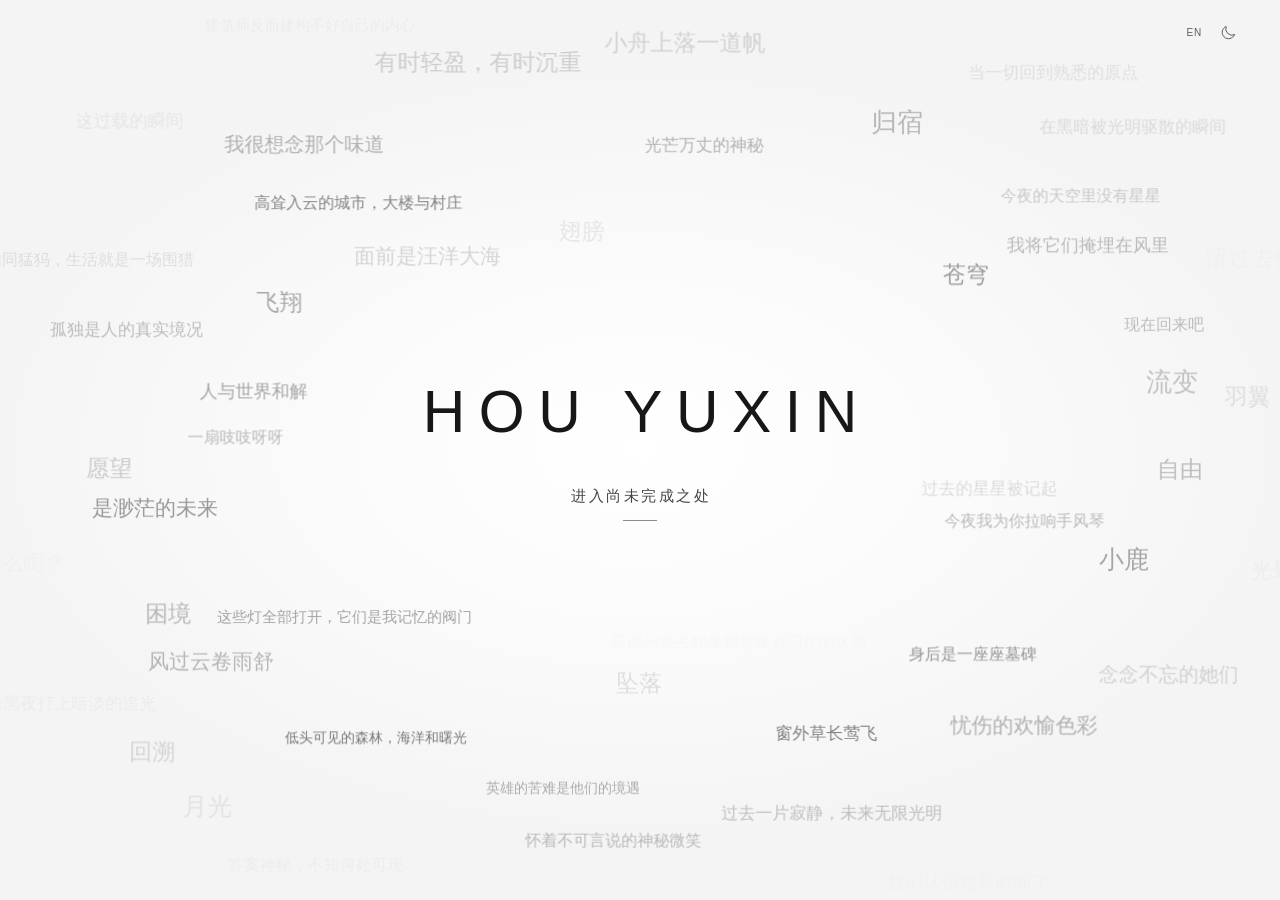
==== commit 9aee271f: "Refine English editorial copy and accessible language across ECHYOX" ====
--- a/index.html
+++ b/index.html
@@ -1,6 +1,6 @@
-<!doctype html><html lang="zh-CN"><head><meta charset="utf-8"><meta name="viewport" content="width=device-width,initial-scale=1"><title>侯宇鑫 HOU YUXIN</title><script src="theme.js?v=20261114-theme1"></script><link rel="stylesheet" href="shared.css?v=20261029-native-scrollport7"><link rel="stylesheet" href="home.css?v=20261029-soft-home-no-flash1"><script src="navigation.js?v=20261008-fade1400"></script><link rel="stylesheet" href="language.css?v=20261114-credits1"><link rel="stylesheet" href="theme.css?v=20261114-theme1"><link rel="icon" href="favicon.ico?v=20261114-door2" type="image/x-icon" sizes="16x16 32x32 48x48"><link rel="icon" href="favicon.svg?v=20261114-door2" type="image/svg+xml" sizes="any"><link rel="icon" href="favicon.png?v=20261114-door2" type="image/png" sizes="32x32"><link rel="icon" href="favicon-192.png?v=20261114-apple1" type="image/png" sizes="192x192"><link rel="apple-touch-icon" sizes="180x180" href="apple-touch-icon.png"><link rel="apple-touch-icon" sizes="167x167" href="apple-touch-icon-167x167.png"><link rel="apple-touch-icon" sizes="152x152" href="apple-touch-icon-152x152.png"><script async defer src="https://cloud.umami.is/script.js" data-website-id="fda75079-483e-4f40-b21d-a5d85979b600" data-domains="echyox.com,www.echyox.com" data-exclude-search="true" data-exclude-hash="true" data-do-not-track="true" referrerpolicy="origin"></script>
+<!doctype html><html lang="zh-CN"><head><meta charset="utf-8"><meta name="viewport" content="width=device-width,initial-scale=1"><title>侯宇鑫 HOU YUXIN</title><script src="theme.js?v=20261116-editorial3"></script><link rel="stylesheet" href="shared.css?v=20261029-native-scrollport7"><link rel="stylesheet" href="home.css?v=20261029-soft-home-no-flash1"><script src="navigation.js?v=20261008-fade1400"></script><link rel="stylesheet" href="language.css?v=20261114-credits1"><link rel="stylesheet" href="theme.css?v=20261114-theme1"><link rel="icon" href="favicon.ico?v=20261114-door2" type="image/x-icon" sizes="16x16 32x32 48x48"><link rel="icon" href="favicon.svg?v=20261114-door2" type="image/svg+xml" sizes="any"><link rel="icon" href="favicon.png?v=20261114-door2" type="image/png" sizes="32x32"><link rel="icon" href="favicon-192.png?v=20261114-apple1" type="image/png" sizes="192x192"><link rel="apple-touch-icon" sizes="180x180" href="apple-touch-icon.png"><link rel="apple-touch-icon" sizes="167x167" href="apple-touch-icon-167x167.png"><link rel="apple-touch-icon" sizes="152x152" href="apple-touch-icon-152x152.png"><script async defer src="https://cloud.umami.is/script.js" data-website-id="fda75079-483e-4f40-b21d-a5d85979b600" data-domains="echyox.com,www.echyox.com" data-exclude-search="true" data-exclude-hash="true" data-do-not-track="true" referrerpolicy="origin"></script>
 <!-- Page metadata: SEO and social sharing -->
-<meta name="description" content="戏剧编剧、导演侯宇鑫的个人艺术网站。" data-description-en="The personal art website of Yuxin Hou, playwright and theatre director: plays, poetry, music and artistic practice.">
+<meta name="description" content="戏剧编剧、导演侯宇鑫的个人艺术网站。" data-description-en="The personal website of Yuxin Hou, playwright and theatre director, featuring plays, poetry, music and artistic practice.">
 <link rel="canonical" href="https://echyox.com/">
 <meta property="og:title" content="ECHYOX — 侯宇鑫 Yuxin Hou">
 <meta property="og:type" content="website">
@@ -11,12 +11,12 @@
 <meta property="og:image:type" content="image/png">
 <meta property="og:image:width" content="1200">
 <meta property="og:image:height" content="630">
-<meta property="og:image:alt" content="ECHYOX — half-open door H mark and HOU YUXIN wordmark">
+<meta property="og:image:alt" content="ECHYOX — an H-shaped, half-open door symbol and the HOU YUXIN wordmark">
 <meta name="twitter:card" content="summary_large_image">
 <meta name="twitter:title" content="ECHYOX — 侯宇鑫 Yuxin Hou">
 <meta name="twitter:description" content="保存过去，也向尚未发生的一切保持开放。">
 <meta name="twitter:image" content="https://echyox.com/assets/social/echyox-share.png">
-<meta name="twitter:image:alt" content="ECHYOX — half-open door H mark and HOU YUXIN wordmark">
+<meta name="twitter:image:alt" content="ECHYOX — an H-shaped, half-open door symbol and the HOU YUXIN wordmark">
 <script type="application/ld+json">{"@context":"https://schema.org","@graph":[{"@type":"WebSite","@id":"https://echyox.com/#website","url":"https://echyox.com/","name":"ECHYOX","alternateName":"HOU YUXIN","inLanguage":["zh-CN","en"],"publisher":{"@id":"https://echyox.com/#person"}},{"@type":"Person","@id":"https://echyox.com/#person","name":"Yuxin Hou","alternateName":["侯宇鑫","Hou Yuxin"],"url":"https://echyox.com/","jobTitle":["Playwright","Theatre director"]}]}</script>
 </head><body><div id="entry-revealed" class="entry-target" aria-hidden="true"></div><section class="entry-gate" id="entryGate" aria-label="侯宇鑫艺术入场页">
   <div class="entry-art" aria-hidden="true"><div class="entry-text-layer entry-text-layer--orbit"><span class="entry-bit" data-source="剧本" data-radius="1.273" data-angle="3.630" data-ecc="1.118" data-cycle="163.464" data-phase="2.011" data-wave="3.534" data-dir="cw" style="--x:-9.658%;--y:22.206%;--size:13.906px;--alpha:0.658">月光在白昼的天空里放晴</span><span class="entry-bit" data-source="诗歌" data-radius="1.086" data-angle="2.617" data-ecc="1.013" data-cycle="100.166" data-phase="2.003" data-wave="0.028" data-dir="ccw" style="--x:4.792%;--y:77.935%;--size:17.471px;--alpha:0.542">黑夜给黑夜打上暗淡的追光</span><span class="entry-bit" data-source="剧本" data-radius="0.856" data-angle="1.185" data-ecc="0.996" data-cycle="138.130" data-phase="6.076" data-wave="3.076" data-dir="cw" style="--x:65.219%;--y:91.419%;--size:17.285px;--alpha:0.523">过去一片寂静，未来无限光明</span><span class="entry-bit" data-source="歌词" data-radius="0.630" data-angle="0.212" data-ecc="0.911" data-cycle="167.469" data-phase="4.607" data-wave="4.483" data-dir="cw" style="--x:76.652%;--y:57.578%;--size:17.253px;--alpha:0.484">过去的星星被记起</span><span class="entry-bit" data-source="诗歌" data-radius="1.327" data-angle="3.863" data-ecc="1.113" data-cycle="126.502" data-phase="5.563" data-wave="2.643" data-dir="cw" style="--x:-2.683%;--y:9.029%;--size:12.585px;--alpha:0.594">梦回白昼，黑夜和离别</span><span class="entry-bit" data-source="剧本" data-radius="1.105" data-angle="2.916" data-ecc="1.021" data-cycle="104.356" data-phase="2.443" data-wave="3.815" data-dir="ccw" style="--x:-2.240%;--y:62.597%;--size:20.933px;--alpha:0.485">你在害怕什么呢？</span><span class="entry-bit" data-source="歌词" data-radius="1.336" data-angle="4.096" data-ecc="0.964" data-cycle="98.675" data-phase="2.091" data-wave="4.761" data-dir="cw" style="--x:14.596%;--y:-8.763%;--size:13.376px;--alpha:0.505">在湖上的桥，看见光亮</span><span class="entry-bit" data-source="诗歌" data-radius="0.867" data-angle="1.634" data-ecc="1.020" data-cycle="160.795" data-phase="3.757" data-wave="4.142" data-dir="ccw" style="--x:47.346%;--y:94.108%;--size:16.183px;--alpha:0.701">怀着不可言说的神秘微笑</span><span class="entry-bit" data-source="剧本" data-radius="1.067" data-angle="3.215" data-ecc="1.107" data-cycle="165.205" data-phase="4.837" data-wave="4.422" data-dir="cw" style="--x:-5.975%;--y:46.318%;--size:14.684px;--alpha:0.593">安放我们的孤独和脆弱</span><span class="entry-bit" data-source="剧本" data-radius="1.281" data-angle="4.328" data-ecc="0.896" data-cycle="107.407" data-phase="5.725" data-wave="5.815" data-dir="ccw" style="--x:29.573%;--y:-18.925%;--size:12.581px;--alpha:0.534">从终点开始，返回各种“当时”</span><span class="entry-bit" data-source="诗歌" data-radius="0.656" data-angle="0.998" data-ecc="0.908" data-cycle="95.286" data-phase="4.840" data-wave="0.772" data-dir="cw" style="--x:65.335%;--y:81.577%;--size:17.373px;--alpha:0.612">窗外草长莺飞</span><span class="entry-bit" data-source="剧本" data-radius="1.058" data-angle="3.514" data-ecc="0.957" data-cycle="138.466" data-phase="5.705" data-wave="3.847" data-dir="cw" style="--x:5.234%;--y:29.066%;--size:15.807px;--alpha:0.600">人类如同猛犸，生活就是一场围猎</span><span class="entry-bit" data-source="歌词" data-radius="1.242" data-angle="4.561" data-ecc="0.935" data-cycle="156.707" data-phase="0.697" data-wave="1.552" data-dir="cw" style="--x:41.683%;--y:-18.240%;--size:13.476px;--alpha:0.458">被称为爱的在记忆里休眠</span><span class="entry-bit" data-source="诗歌" data-radius="0.808" data-angle="2.083" data-ecc="1.101" data-cycle="98.808" data-phase="5.725" data-wave="4.012" data-dir="cw" style="--x:29.298%;--y:83.267%;--size:14.401px;--alpha:0.646">低头可见的森林，海洋和曙光</span><span class="entry-bit" data-source="剧本" data-radius="1.244" data-angle="4.794" data-ecc="1.007" data-cycle="98.615" data-phase="0.567" data-wave="5.295" data-dir="cw" style="--x:54.839%;--y:-14.026%;--size:12.265px;--alpha:0.494">动物在流变里生存，人在无常中挣扎着求生</span><span class="entry-bit" data-source="歌词" data-radius="1.117" data-angle="3.813" data-ecc="0.973" data-cycle="135.228" data-phase="1.854" data-wave="2.719" data-dir="cw" style="--x:9.562%;--y:12.841%;--size:18.285px;--alpha:0.575">这过载的瞬间</span><span class="entry-bit" data-source="诗歌" data-radius="0.807" data-angle="2.532" data-ecc="1.051" data-cycle="109.179" data-phase="2.328" data-wave="4.363" data-dir="cw" style="--x:16.965%;--y:72.877%;--size:21.031px;--alpha:0.541">风过云卷雨舒</span><span class="entry-bit" data-source="剧本" data-radius="1.264" data-angle="5.026" data-ecc="0.985" data-cycle="115.921" data-phase="1.959" data-wave="5.926" data-dir="ccw" style="--x:68.265%;--y:-13.438%;--size:12.654px;--alpha:0.531">人到哪里去都不应该忘了自己是从哪儿出发的</span><span class="entry-bit" data-source="剧本" data-radius="1.032" data-angle="4.113" data-ecc="0.960" data-cycle="151.198" data-phase="5.601" data-wave="3.231" data-dir="cw" style="--x:23.437%;--y:3.870%;--size:15.182px;--alpha:0.548">建筑师反而建构不好自己的内心</span><span class="entry-bit" data-source="诗歌" data-radius="1.294" data-angle="5.259" data-ecc="0.890" data-cycle="120.519" data-phase="3.796" data-wave="0.625" data-dir="cw" style="--x:78.440%;--y:-14.599%;--size:18.506px;--alpha:0.596">是不可通透的现在</span><span class="entry-bit" data-source="剧本" data-radius="0.691" data-angle="1.783" data-ecc="0.965" data-cycle="101.715" data-phase="4.101" data-wave="4.012" data-dir="cw" style="--x:43.332%;--y:86.401%;--size:14.113px;--alpha:0.521">英雄的苦难是他们的境遇</span><span class="entry-bit" data-source="歌词" data-radius="1.091" data-angle="4.412" data-ecc="1.066" data-cycle="142.306" data-phase="5.219" data-wave="1.311" data-dir="cw" style="--x:33.635%;--y:-0.828%;--size:17.560px;--alpha:0.532">慌乱的世界会有个依靠</span><span class="entry-bit" data-source="诗歌" data-radius="0.825" data-angle="2.980" data-ecc="0.972" data-cycle="100.716" data-phase="2.578" data-wave="0.750" data-dir="cw" style="--x:12.402%;--y:57.081%;--size:21.174px;--alpha:0.666">是渺茫的未来</span><span class="entry-bit" data-source="剧本" data-radius="1.223" data-angle="5.492" data-ecc="0.914" data-cycle="127.162" data-phase="0.449" data-wave="0.125" data-dir="cw" style="--x:87.332%;--y:0.486%;--size:15.419px;--alpha:0.626">人们的苦难是自身的生活</span><span class="entry-bit" data-source="歌词" data-radius="1.253" data-angle="5.725" data-ecc="0.998" data-cycle="152.959" data-phase="3.679" data-wave="0.447" data-dir="cw" style="--x:100.363%;--y:15.412%;--size:14.073px;--alpha:0.602">谁究竟能给价值下个如其所是的定义</span><span class="entry-bit" data-source="诗歌" data-radius="1.045" data-angle="4.711" data-ecc="1.069" data-cycle="124.791" data-phase="5.900" data-wave="2.784" data-dir="cw" style="--x:49.931%;--y:-0.803%;--size:17.509px;--alpha:0.612">头顶是灿烂的星空</span><span class="entry-bit" data-source="剧本" data-radius="0.867" data-angle="3.429" data-ecc="1.030" data-cycle="98.001" data-phase="5.863" data-wave="2.398" data-dir="cw" style="--x:9.363%;--y:37.583%;--size:17.425px;--alpha:0.620">孤独是人的真实境况</span><span class="entry-bit" data-source="剧本" data-radius="1.285" data-angle="5.957" data-ecc="1.096" data-cycle="118.816" data-phase="3.548" data-wave="0.967" data-dir="cw" style="--x:113.369%;--y:30.493%;--size:12.237px;--alpha:0.491">如果可以的话，我希望你们能拥抱我的灵魂</span><span class="entry-bit" data-source="诗歌" data-radius="1.074" data-angle="5.010" data-ecc="1.112" data-cycle="170.492" data-phase="4.799" data-wave="0.922" data-dir="cw" style="--x:66.655%;--y:1.981%;--size:17.941px;--alpha:0.636">路被光洒下一片斑驳的树阴</span><span class="entry-bit" data-source="剧本" data-radius="0.624" data-angle="2.568" data-ecc="0.915" data-cycle="109.287" data-phase="5.547" data-wave="3.599" data-dir="cw" style="--x:27.218%;--y:69.212%;--size:14.877px;--alpha:0.633">这些灯全部打开，它们是我记忆的阀门</span><span class="entry-bit" data-source="歌词" data-radius="1.252" data-angle="6.190" data-ecc="1.087" data-cycle="111.792" data-phase="4.843" data-wave="2.746" data-dir="cw" style="--x:114.343%;--y:44.425%;--size:13.808px;--alpha:0.527">身处世界，方觉误入此地</span><span class="entry-bit" data-source="诗歌" data-radius="1.072" data-angle="5.309" data-ecc="1.100" data-cycle="128.166" data-phase="5.563" data-wave="5.962" data-dir="cw" style="--x:81.501%;--y:8.105%;--size:17.249px;--alpha:0.656">当一切回到熟悉的原点</span><span class="entry-bit" data-source="剧本" data-radius="0.845" data-angle="3.878" data-ecc="0.891" data-cycle="132.967" data-phase="4.743" data-wave="1.626" data-dir="cw" style="--x:23.505%;--y:16.856%;--size:19.579px;--alpha:0.641">我很想念那个味道</span><span class="entry-bit" data-source="歌词" data-radius="1.324" data-angle="6.423" data-ecc="1.073" data-cycle="115.364" data-phase="4.820" data-wave="3.359" data-dir="ccw" style="--x:116.830%;--y:58.918%;--size:12.661px;--alpha:0.488">总不敢太近，也不甘太远</span><span class="entry-bit" data-source="诗歌" data-radius="1.053" data-angle="5.609" data-ecc="0.965" data-cycle="132.247" data-phase="5.000" data-wave="5.123" data-dir="cw" style="--x:87.701%;--y:14.539%;--size:17.410px;--alpha:0.640">在黑暗被光明驱散的瞬间</span><span class="entry-bit" data-source="剧本" data-radius="1.307" data-angle="6.655" data-ecc="1.007" data-cycle="133.872" data-phase="0.848" data-wave="0.550" data-dir="cw" style="--x:108.225%;--y:74.547%;--size:15.386px;--alpha:0.550">无非就是想要个回答嘛</span><span class="entry-bit" data-source="剧本" data-radius="0.813" data-angle="4.327" data-ecc="0.920" data-cycle="124.986" data-phase="4.193" data-wave="2.696" data-dir="cw" style="--x:36.635%;--y:7.399%;--size:22.982px;--alpha:0.487">有时轻盈，有时沉重</span><span class="entry-bit" data-source="诗歌" data-radius="0.624" data-angle="3.354" data-ecc="1.059" data-cycle="129.570" data-phase="4.413" data-wave="1.126" data-dir="cw" style="--x:19.297%;--y:43.545%;--size:18.179px;--alpha:0.534">人与世界和解</span><span class="entry-bit" data-source="剧本" data-radius="1.279" data-angle="6.888" data-ecc="0.930" data-cycle="151.199" data-phase="3.404" data-wave="4.624" data-dir="ccw" style="--x:96.456%;--y:90.679%;--size:16.634px;--alpha:0.641">十五年前的我自己</span><span class="entry-bit" data-source="歌词" data-radius="1.124" data-angle="5.908" data-ecc="0.994" data-cycle="132.261" data-phase="0.888" data-wave="0.311" data-dir="cw" style="--x:99.383%;--y:28.452%;--size:22.752px;--alpha:0.474">留过去休眠</span><span class="entry-bit" data-source="诗歌" data-radius="1.235" data-angle="7.121" data-ecc="1.001" data-cycle="148.736" data-phase="1.770" data-wave="0.048" data-dir="cw" style="--x:89.289%;--y:97.696%;--size:18.503px;--alpha:0.574">月光照在她的身上</span><span class="entry-bit" data-source="剧本" data-radius="1.073" data-angle="6.207" data-ecc="0.894" data-cycle="141.500" data-phase="0.084" data-wave="6.212" data-dir="cw" style="--x:95.424%;--y:45.258%;--size:23.055px;--alpha:0.663">羽翼</span><span class="entry-bit" data-source="歌词" data-radius="0.888" data-angle="4.776" data-ecc="1.023" data-cycle="147.160" data-phase="5.438" data-wave="4.491" data-dir="cw" style="--x:52.728%;--y:4.925%;--size:22.684px;--alpha:0.572">小舟上落一道帆</span><span class="entry-bit" data-source="诗歌" data-radius="1.269" data-angle="7.354" data-ecc="1.093" data-cycle="99.775" data-phase="5.972" data-wave="3.034" data-dir="ccw" style="--x:81.597%;--y:102.986%;--size:15.859px;--alpha:0.667">一阵风准时吹来</span><span class="entry-bit" data-source="剧本" data-radius="1.097" data-angle="6.506" data-ecc="0.958" data-cycle="168.373" data-phase="4.673" data-wave="4.319" data-dir="cw" style="--x:98.675%;--y:63.175%;--size:20.950px;--alpha:0.544">光晕</span><span class="entry-bit" data-source="剧本" data-radius="1.306" data-angle="7.586" data-ecc="0.958" data-cycle="146.615" data-phase="3.210" data-wave="3.804" data-dir="ccw" style="--x:65.713%;--y:118.371%;--size:22.470px;--alpha:0.536">无常</span><span class="entry-bit" data-source="诗歌" data-radius="0.624" data-angle="4.139" data-ecc="1.066" data-cycle="151.085" data-phase="1.081" data-wave="3.044" data-dir="cw" style="--x:32.882%;--y:24.441%;--size:20.766px;--alpha:0.663">面前是汪洋大海</span><span class="entry-bit" data-source="剧本" data-radius="0.817" data-angle="5.224" data-ecc="1.015" data-cycle="150.165" data-phase="2.375" data-wave="2.456" data-dir="cw" style="--x:69.287%;--y:13.502%;--size:25.729px;--alpha:0.523">归宿</span><span class="entry-bit" data-source="歌词" data-radius="1.249" data-angle="7.819" data-ecc="0.924" data-cycle="159.152" data-phase="5.154" data-wave="5.216" data-dir="cw" style="--x:51.919%;--y:120.273%;--size:15.145px;--alpha:0.528">记忆的碎片</span><span class="entry-bit" data-source="诗歌" data-radius="1.033" data-angle="6.805" data-ecc="0.954" data-cycle="115.817" data-phase="5.189" data-wave="1.095" data-dir="cw" style="--x:90.579%;--y:78.092%;--size:20.473px;--alpha:0.531">念念不忘的她们</span><span class="entry-bit" data-source="剧本" data-radius="1.290" data-angle="8.052" data-ecc="1.104" data-cycle="164.877" data-phase="1.263" data-wave="1.425" data-dir="cw" style="--x:36.720%;--y:109.580%;--size:15.646px;--alpha:0.639">另外一种可能的命运走向</span><span class="entry-bit" data-source="歌词" data-radius="1.126" data-angle="7.105" data-ecc="1.019" data-cycle="126.437" data-phase="3.924" data-wave="0.817" data-dir="cw" style="--x:87.124%;--y:92.057%;--size:24.893px;--alpha:0.506">月牙</span><span class="entry-bit" data-source="诗歌" data-radius="0.826" data-angle="5.673" data-ecc="1.097" data-cycle="161.312" data-phase="4.510" data-wave="0.658" data-dir="cw" style="--x:85.287%;--y:27.584%;--size:18.499px;--alpha:0.589">我将它们掩埋在风里</span><span class="entry-bit" data-source="剧本" data-radius="1.316" data-angle="8.284" data-ecc="1.115" data-cycle="159.766" data-phase="5.057" data-wave="3.120" data-dir="cw" style="--x:20.922%;--y:105.778%;--size:16.222px;--alpha:0.616">一个接一个地点亮</span><span class="entry-bit" data-source="剧本" data-radius="1.126" data-angle="7.404" data-ecc="1.079" data-cycle="160.643" data-phase="2.369" data-wave="0.736" data-dir="cw" style="--x:75.126%;--y:98.856%;--size:18.099px;--alpha:0.481">我们认识很长时间了</span><span class="entry-bit" data-source="诗歌" data-radius="0.625" data-angle="4.925" data-ecc="0.933" data-cycle="147.547" data-phase="5.998" data-wave="1.378" data-dir="cw" style="--x:55.830%;--y:15.940%;--size:16.846px;--alpha:0.576">光芒万丈的神秘</span><span class="entry-bit" data-source="剧本" data-radius="1.240" data-angle="8.517" data-ecc="0.976" data-cycle="110.706" data-phase="2.910" data-wave="2.759" data-dir="cw" style="--x:14.618%;--y:102.039%;--size:15.664px;--alpha:0.615">世界寂静以后</span><span class="entry-bit" data-source="歌词" data-radius="0.828" data-angle="6.122" data-ecc="1.077" data-cycle="127.949" data-phase="6.098" data-wave="6.264" data-dir="cw" style="--x:91.783%;--y:43.587%;--size:26.156px;--alpha:0.534">流变</span><span class="entry-bit" data-source="诗歌" data-radius="1.057" data-angle="7.703" data-ecc="0.946" data-cycle="160.705" data-phase="4.533" data-wave="1.147" data-dir="cw" style="--x:57.139%;--y:107.453%;--size:28.134px;--alpha:0.662">命数</span><span class="entry-bit" data-source="剧本" data-radius="1.289" data-angle="8.750" data-ecc="0.922" data-cycle="133.845" data-phase="2.735" data-wave="6.063" data-dir="cw" style="--x:5.899%;--y:95.417%;--size:16.409px;--alpha:0.663">人间千千万万个故事</span><span class="entry-bit" data-source="歌词" data-radius="1.281" data-angle="8.983" data-ecc="0.947" data-cycle="130.189" data-phase="5.322" data-wave="1.779" data-dir="ccw" style="--x:-2.038%;--y:80.107%;--size:18.977px;--alpha:0.522">骨肉成姓名</span><span class="entry-bit" data-source="诗歌" data-radius="1.047" data-angle="8.002" data-ecc="0.993" data-cycle="162.504" data-phase="0.264" data-wave="3.158" data-dir="ccw" style="--x:42.702%;--y:104.225%;--size:24.595px;--alpha:0.560">牢笼</span><span class="entry-bit" data-source="剧本" data-radius="0.865" data-angle="6.571" data-ecc="0.971" data-cycle="170.357" data-phase="2.052" data-wave="2.961" data-dir="cw" style="--x:88.260%;--y:63.141%;--size:25.127px;--alpha:0.599">小鹿</span><span class="entry-bit" data-source="剧本" data-radius="1.309" data-angle="9.215" data-ecc="0.907" data-cycle="135.272" data-phase="4.649" data-wave="5.622" data-dir="cw" style="--x:-5.176%;--y:65.602%;--size:24.097px;--alpha:0.600">迷宫</span><span class="entry-bit" data-source="诗歌" data-radius="0.677" data-angle="5.710" data-ecc="0.947" data-cycle="141.746" data-phase="5.839" data-wave="1.164" data-dir="cw" style="--x:75.574%;--y:29.841%;--size:23.059px;--alpha:0.678">苍穹</span><span class="entry-bit" data-source="剧本" data-radius="1.071" data-angle="8.301" data-ecc="1.042" data-cycle="154.788" data-phase="3.264" data-wave="5.250" data-dir="ccw" style="--x:27.052%;--y:98.197%;--size:18.884px;--alpha:0.510">世界的芳香</span><span class="entry-bit" data-source="诗歌" data-radius="1.264" data-angle="9.448" data-ecc="1.040" data-cycle="115.371" data-phase="2.473" data-wave="3.365" data-dir="ccw" style="--x:-12.431%;--y:48.537%;--size:21.880px;--alpha:0.677">白昼</span><span class="entry-bit" data-source="剧本" data-radius="0.859" data-angle="7.020" data-ecc="1.003" data-cycle="170.308" data-phase="0.082" data-wave="0.042" data-dir="cw" style="--x:80.313%;--y:79.918%;--size:21.396px;--alpha:0.526">忧伤的欢愉色彩</span><span class="entry-bit" data-source="诗歌" data-radius="1.063" data-angle="8.601" data-ecc="1.005" data-cycle="167.376" data-phase="0.680" data-wave="4.279" data-dir="cw" style="--x:15.511%;--y:90.359%;--size:24.934px;--alpha:0.531">月光</span><span class="entry-bit" data-source="剧本" data-radius="1.314" data-angle="9.681" data-ecc="1.008" data-cycle="156.698" data-phase="2.074" data-wave="1.357" data-dir="ccw" style="--x:-10.878%;--y:32.856%;--size:19.510px;--alpha:0.528">漂泊无依</span><span class="entry-bit" data-source="剧本" data-radius="0.550" data-angle="0.850" data-ecc="1" data-cycle="180" data-phase="0.00" data-wave="0.00" data-dir="cw" style="--x:64.52%;--y:69.01%;--size:16px;--alpha:0.58">钻进了被撕毁的乐谱里</span><span class="entry-bit" data-source="诗歌" data-radius="0.800" data-angle="3.250" data-ecc="1" data-cycle="180" data-phase="0.80" data-wave="0.37" data-dir="cw" style="--x:18.19%;--y:46.02%;--size:16px;--alpha:0.56">一扇吱吱呀呀</span><span class="entry-bit" data-source="歌词" data-radius="1.050" data-angle="5.650" data-ecc="1" data-cycle="180" data-phase="1.60" data-wave="0.74" data-dir="cw" style="--x:83.86%;--y:21.42%;--size:16px;--alpha:0.55">今夜的天空里没有星星</span><span class="entry-bit" data-source="剧本" data-radius="1.200" data-angle="8.050" data-ecc="1" data-cycle="180" data-phase="2.40" data-wave="1.11" data-dir="cw" style="--x:40.66%;--y:104.14%;--size:23px;--alpha:0.58">时间</span><span class="entry-bit" data-source="诗歌" data-radius="0.550" data-angle="10.450" data-ecc="1" data-cycle="180" data-phase="3.20" data-wave="1.48" data-dir="cw" style="--x:38.58%;--y:28.37%;--size:16px;--alpha:0.56">透着暗淡的光</span><span class="entry-bit" data-source="歌词" data-radius="0.800" data-angle="12.850" data-ecc="1" data-cycle="180" data-phase="4.00" data-wave="1.85" data-dir="cw" style="--x:80.72%;--y:60.29%;--size:16px;--alpha:0.55">今夜我为你拉响手风琴</span><span class="entry-bit" data-source="剧本" data-radius="1.050" data-angle="15.250" data-ecc="1" data-cycle="180" data-phase="4.80" data-wave="2.22" data-dir="cw" style="--x:12.33%;--y:71.36%;--size:23px;--alpha:0.58">困境</span><span class="entry-bit" data-source="诗歌" data-radius="1.200" data-angle="17.650" data-ecc="1" data-cycle="180" data-phase="5.60" data-wave="2.59" data-dir="cw" style="--x:67.40%;--y:-1.44%;--size:16px;--alpha:0.56">现在老去吧</span><span class="entry-bit" data-source="歌词" data-radius="0.550" data-angle="20.050" data-ecc="1" data-cycle="180" data-phase="6.40" data-wave="2.96" data-dir="cw" style="--x:57.97%;--y:73.58%;--size:16px;--alpha:0.55">获得与失去好像都意味着同样的迷局</span><span class="entry-bit" data-source="剧本" data-radius="0.800" data-angle="22.450" data-ecc="1" data-cycle="180" data-phase="7.20" data-wave="3.33" data-dir="cw" style="--x:21.31%;--y:33.71%;--size:23px;--alpha:0.58">飞翔</span><span class="entry-bit" data-source="诗歌" data-radius="1.050" data-angle="24.850" data-ecc="1" data-cycle="180" data-phase="8.00" data-wave="3.70" data-dir="cw" style="--x:90.33%;--y:36.51%;--size:16px;--alpha:0.56">现在回来吧</span><span class="entry-bit" data-source="歌词" data-radius="1.200" data-angle="27.250" data-ecc="1" data-cycle="180" data-phase="8.80" data-wave="4.07" data-dir="cw" style="--x:25.07%;--y:97.17%;--size:16px;--alpha:0.55">答案神秘，不知何处可现</span><span class="entry-bit" data-source="剧本" data-radius="0.550" data-angle="29.650" data-ecc="1" data-cycle="180" data-phase="9.60" data-wave="4.44" data-dir="cw" style="--x:45.72%;--y:25.18%;--size:23px;--alpha:0.58">翅膀</span><span class="entry-bit" data-source="诗歌" data-radius="0.800" data-angle="32.050" data-ecc="1" data-cycle="180" data-phase="10.40" data-wave="4.81" data-dir="cw" style="--x:75.79%;--y:71.79%;--size:16px;--alpha:0.56">身后是一座座墓碑</span><span class="entry-bit" data-source="剧本" data-radius="1.050" data-angle="34.449" data-ecc="1" data-cycle="180" data-phase="11.20" data-wave="5.18" data-dir="cw" style="--x:8.24%;--y:55.21%;--size:23px;--alpha:0.58">愿望</span><span class="entry-bit" data-source="诗歌" data-radius="1.200" data-angle="36.849" data-ecc="1" data-cycle="180" data-phase="12.00" data-wave="5.55" data-dir="cw" style="--x:81.69%;--y:8.54%;--size:16px;--alpha:0.56">过往在交错的路口举棋不定</span><span class="entry-bit" data-source="剧本" data-radius="0.550" data-angle="39.249" data-ecc="1" data-cycle="180" data-phase="12.80" data-wave="5.92" data-dir="cw" style="--x:50.45%;--y:75.29%;--size:23px;--alpha:0.58">坠落</span><span class="entry-bit" data-source="诗歌" data-radius="0.800" data-angle="41.649" data-ecc="1" data-cycle="180" data-phase="13.60" data-wave="6.29" data-dir="cw" style="--x:27.91%;--y:23.38%;--size:16px;--alpha:0.56">高耸入云的城市，大楼与村庄</span><span class="entry-bit" data-source="剧本" data-radius="1.050" data-angle="44.049" data-ecc="1" data-cycle="180" data-phase="14.40" data-wave="6.66" data-dir="cw" style="--x:91.91%;--y:53.24%;--size:23px;--alpha:0.58">自由</span><span class="entry-bit" data-source="剧本" data-radius="1.200" data-angle="46.449" data-ecc="1" data-cycle="180" data-phase="15.20" data-wave="7.03" data-dir="cw" style="--x:12.51%;--y:84.48%;--size:23px;--alpha:0.58">回溯</span></div></div>
@@ -24,4 +24,4 @@
     <h1 class="entry-wordmark">HOU YUXIN</h1>
     <a class="entry-enter" id="entryEnter" href="#entry-revealed">进入尚未完成之处</a>
   </div>
-</section><div class="stage-surface" aria-hidden="true"></div><header class="site-head"></header><main class="home" tabindex="-1" aria-label="作品栏目"><a class="door" href="theatre.html"><span class="no">THEATRE</span><div class="door-main"><h1>戏剧</h1><p>据说岁月的模型不会停止演变。</p></div><span class="arrow">↗</span></a><a class="door" href="poetry.html"><span class="no">POETRY</span><div class="door-main"><h1>诗歌</h1><p>为着均匀的呼吸与静默的词语。</p></div><span class="arrow">↗</span></a><a class="door" href="music.html"><span class="no">MUSIC</span><div class="door-main"><h1>音乐</h1><p>一切的一切都与人类无关。</p></div><span class="arrow">↗</span></a><a class="door" href="becoming.html"><span class="no">BECOMING</span><div class="door-main"><h1>寻找自己</h1><p>另外的路建在海上。</p></div><span class="arrow">↗</span></a></main><script src="site.js?v=20261009-no-spotlight1"></script><script src="scroll-boundary.js?v=20261029-native-scrollport7"></script><script src="entrance.js?v=20261115-text-avoidance3"></script><script src="language.js?v=20261116-identity2"></script></body></html>
+</section><div class="stage-surface" aria-hidden="true"></div><header class="site-head"></header><main class="home" tabindex="-1" aria-label="作品栏目"><a class="door" href="theatre.html"><span class="no">THEATRE</span><div class="door-main"><h1>戏剧</h1><p>据说岁月的模型不会停止演变。</p></div><span class="arrow">↗</span></a><a class="door" href="poetry.html"><span class="no">POETRY</span><div class="door-main"><h1>诗歌</h1><p>为着均匀的呼吸与静默的词语。</p></div><span class="arrow">↗</span></a><a class="door" href="music.html"><span class="no">MUSIC</span><div class="door-main"><h1>音乐</h1><p>一切的一切都与人类无关。</p></div><span class="arrow">↗</span></a><a class="door" href="becoming.html"><span class="no">BECOMING</span><div class="door-main"><h1>寻找自己</h1><p>另外的路建在海上。</p></div><span class="arrow">↗</span></a></main><script src="site.js?v=20261009-no-spotlight1"></script><script src="scroll-boundary.js?v=20261029-native-scrollport7"></script><script src="entrance.js?v=20261115-text-avoidance3"></script><script src="language.js?v=20261116-editorial3"></script></body></html>
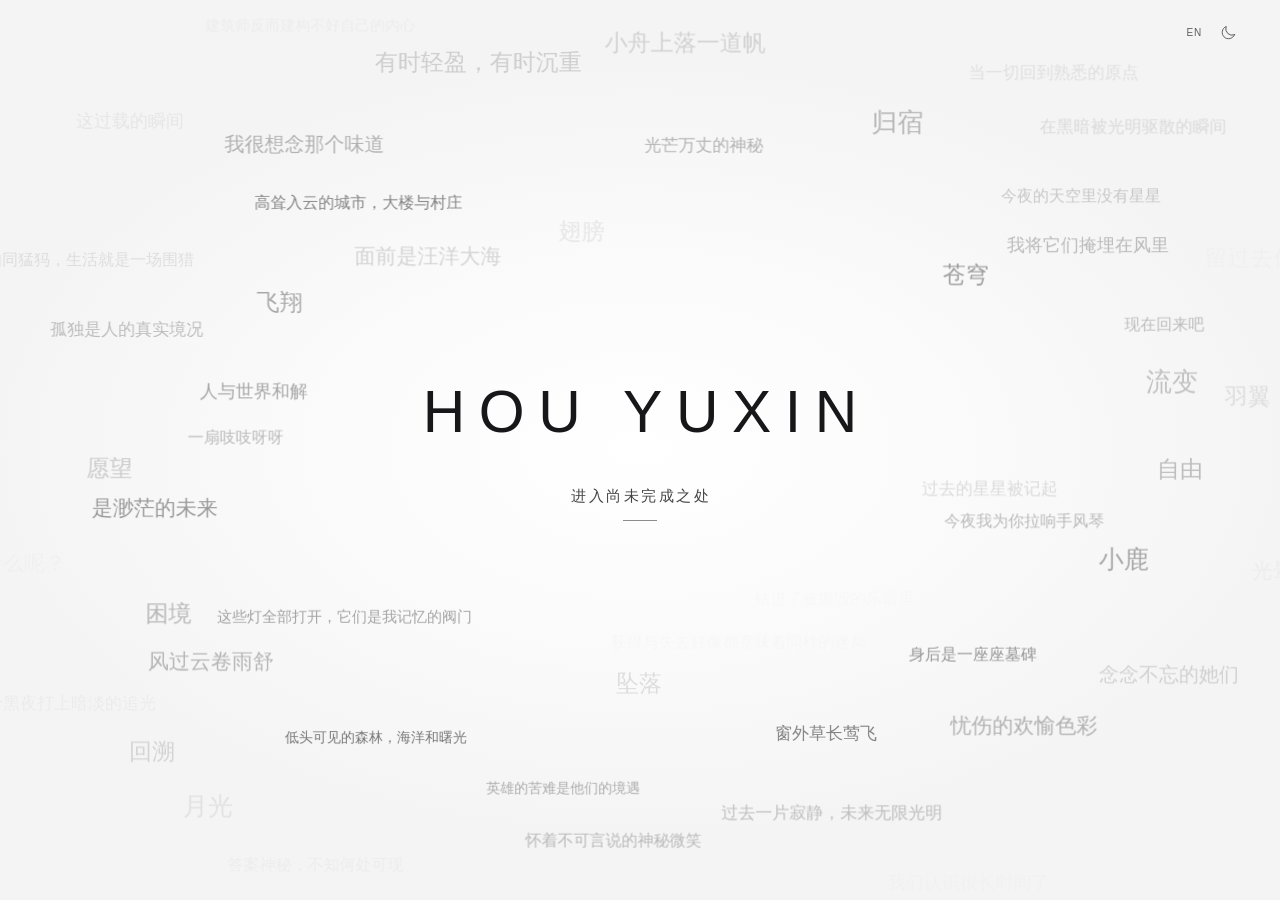
==== commit 73267d3b: "Verify English credentials against artist CV and institutional sources" ====
--- a/index.html
+++ b/index.html
@@ -24,4 +24,4 @@
     <h1 class="entry-wordmark">HOU YUXIN</h1>
     <a class="entry-enter" id="entryEnter" href="#entry-revealed">进入尚未完成之处</a>
   </div>
-</section><div class="stage-surface" aria-hidden="true"></div><header class="site-head"></header><main class="home" tabindex="-1" aria-label="作品栏目"><a class="door" href="theatre.html"><span class="no">THEATRE</span><div class="door-main"><h1>戏剧</h1><p>据说岁月的模型不会停止演变。</p></div><span class="arrow">↗</span></a><a class="door" href="poetry.html"><span class="no">POETRY</span><div class="door-main"><h1>诗歌</h1><p>为着均匀的呼吸与静默的词语。</p></div><span class="arrow">↗</span></a><a class="door" href="music.html"><span class="no">MUSIC</span><div class="door-main"><h1>音乐</h1><p>一切的一切都与人类无关。</p></div><span class="arrow">↗</span></a><a class="door" href="becoming.html"><span class="no">BECOMING</span><div class="door-main"><h1>寻找自己</h1><p>另外的路建在海上。</p></div><span class="arrow">↗</span></a></main><script src="site.js?v=20261009-no-spotlight1"></script><script src="scroll-boundary.js?v=20261029-native-scrollport7"></script><script src="entrance.js?v=20261115-text-avoidance3"></script><script src="language.js?v=20261116-editorial3"></script></body></html>
+</section><div class="stage-surface" aria-hidden="true"></div><header class="site-head"></header><main class="home" tabindex="-1" aria-label="作品栏目"><a class="door" href="theatre.html"><span class="no">THEATRE</span><div class="door-main"><h1>戏剧</h1><p>据说岁月的模型不会停止演变。</p></div><span class="arrow">↗</span></a><a class="door" href="poetry.html"><span class="no">POETRY</span><div class="door-main"><h1>诗歌</h1><p>为着均匀的呼吸与静默的词语。</p></div><span class="arrow">↗</span></a><a class="door" href="music.html"><span class="no">MUSIC</span><div class="door-main"><h1>音乐</h1><p>一切的一切都与人类无关。</p></div><span class="arrow">↗</span></a><a class="door" href="becoming.html"><span class="no">BECOMING</span><div class="door-main"><h1>寻找自己</h1><p>另外的路建在海上。</p></div><span class="arrow">↗</span></a></main><script src="site.js?v=20261009-no-spotlight1"></script><script src="scroll-boundary.js?v=20261029-native-scrollport7"></script><script src="entrance.js?v=20261115-text-avoidance3"></script><script src="language.js?v=20261116-credentials4"></script></body></html>
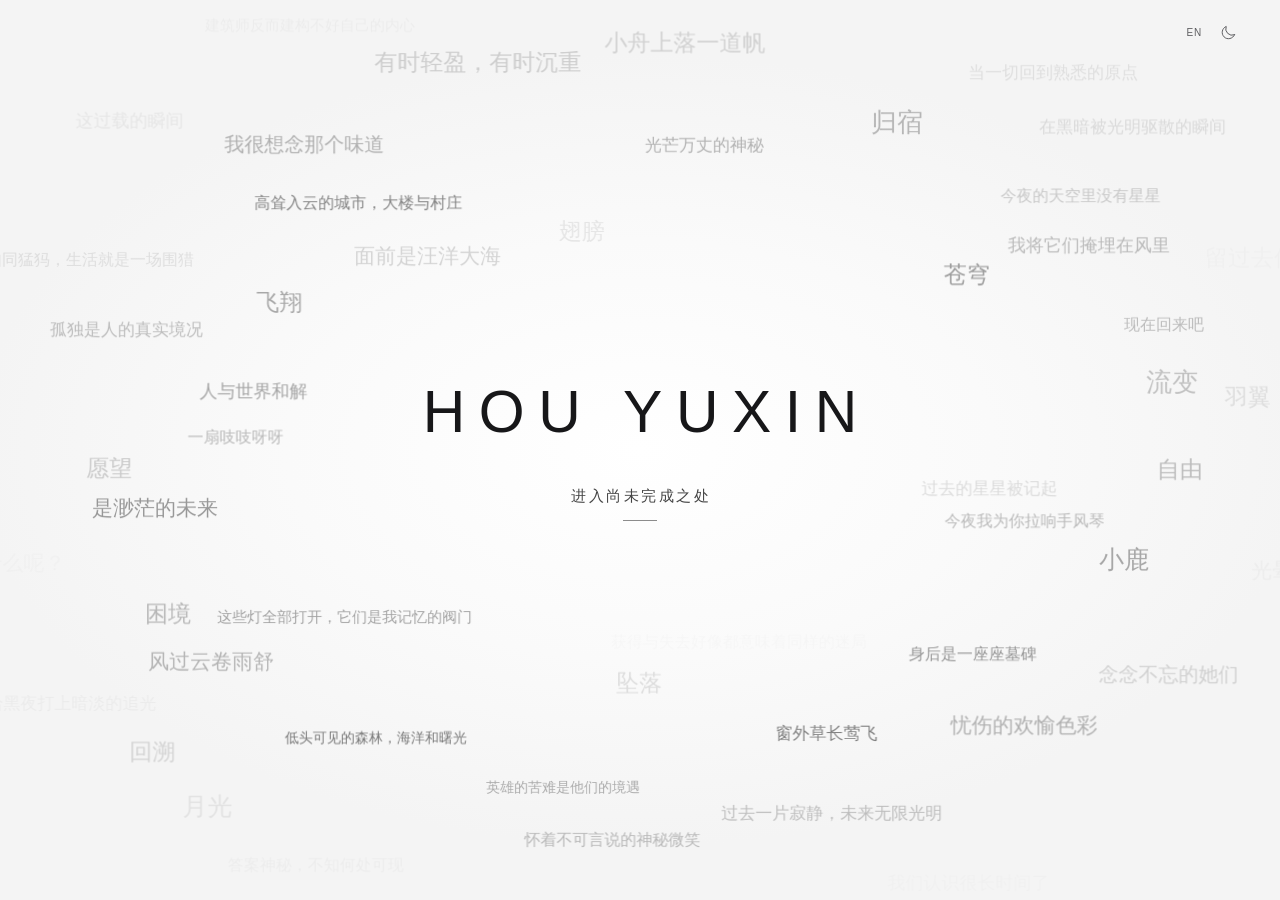
==== commit 88ed6089: "Synchronise author-confirmed production and award records" ====
--- a/index.html
+++ b/index.html
@@ -24,4 +24,4 @@
     <h1 class="entry-wordmark">HOU YUXIN</h1>
     <a class="entry-enter" id="entryEnter" href="#entry-revealed">进入尚未完成之处</a>
   </div>
-</section><div class="stage-surface" aria-hidden="true"></div><header class="site-head"></header><main class="home" tabindex="-1" aria-label="作品栏目"><a class="door" href="theatre.html"><span class="no">THEATRE</span><div class="door-main"><h1>戏剧</h1><p>据说岁月的模型不会停止演变。</p></div><span class="arrow">↗</span></a><a class="door" href="poetry.html"><span class="no">POETRY</span><div class="door-main"><h1>诗歌</h1><p>为着均匀的呼吸与静默的词语。</p></div><span class="arrow">↗</span></a><a class="door" href="music.html"><span class="no">MUSIC</span><div class="door-main"><h1>音乐</h1><p>一切的一切都与人类无关。</p></div><span class="arrow">↗</span></a><a class="door" href="becoming.html"><span class="no">BECOMING</span><div class="door-main"><h1>寻找自己</h1><p>另外的路建在海上。</p></div><span class="arrow">↗</span></a></main><script src="site.js?v=20261009-no-spotlight1"></script><script src="scroll-boundary.js?v=20261029-native-scrollport7"></script><script src="entrance.js?v=20261115-text-avoidance3"></script><script src="language.js?v=20261116-credentials4"></script></body></html>
+</section><div class="stage-surface" aria-hidden="true"></div><header class="site-head"></header><main class="home" tabindex="-1" aria-label="作品栏目"><a class="door" href="theatre.html"><span class="no">THEATRE</span><div class="door-main"><h1>戏剧</h1><p>据说岁月的模型不会停止演变。</p></div><span class="arrow">↗</span></a><a class="door" href="poetry.html"><span class="no">POETRY</span><div class="door-main"><h1>诗歌</h1><p>为着均匀的呼吸与静默的词语。</p></div><span class="arrow">↗</span></a><a class="door" href="music.html"><span class="no">MUSIC</span><div class="door-main"><h1>音乐</h1><p>一切的一切都与人类无关。</p></div><span class="arrow">↗</span></a><a class="door" href="becoming.html"><span class="no">BECOMING</span><div class="door-main"><h1>寻找自己</h1><p>另外的路建在海上。</p></div><span class="arrow">↗</span></a></main><script src="site.js?v=20261009-no-spotlight1"></script><script src="scroll-boundary.js?v=20261029-native-scrollport7"></script><script src="entrance.js?v=20261115-text-avoidance3"></script><script src="language.js?v=20261116-verified5"></script></body></html>
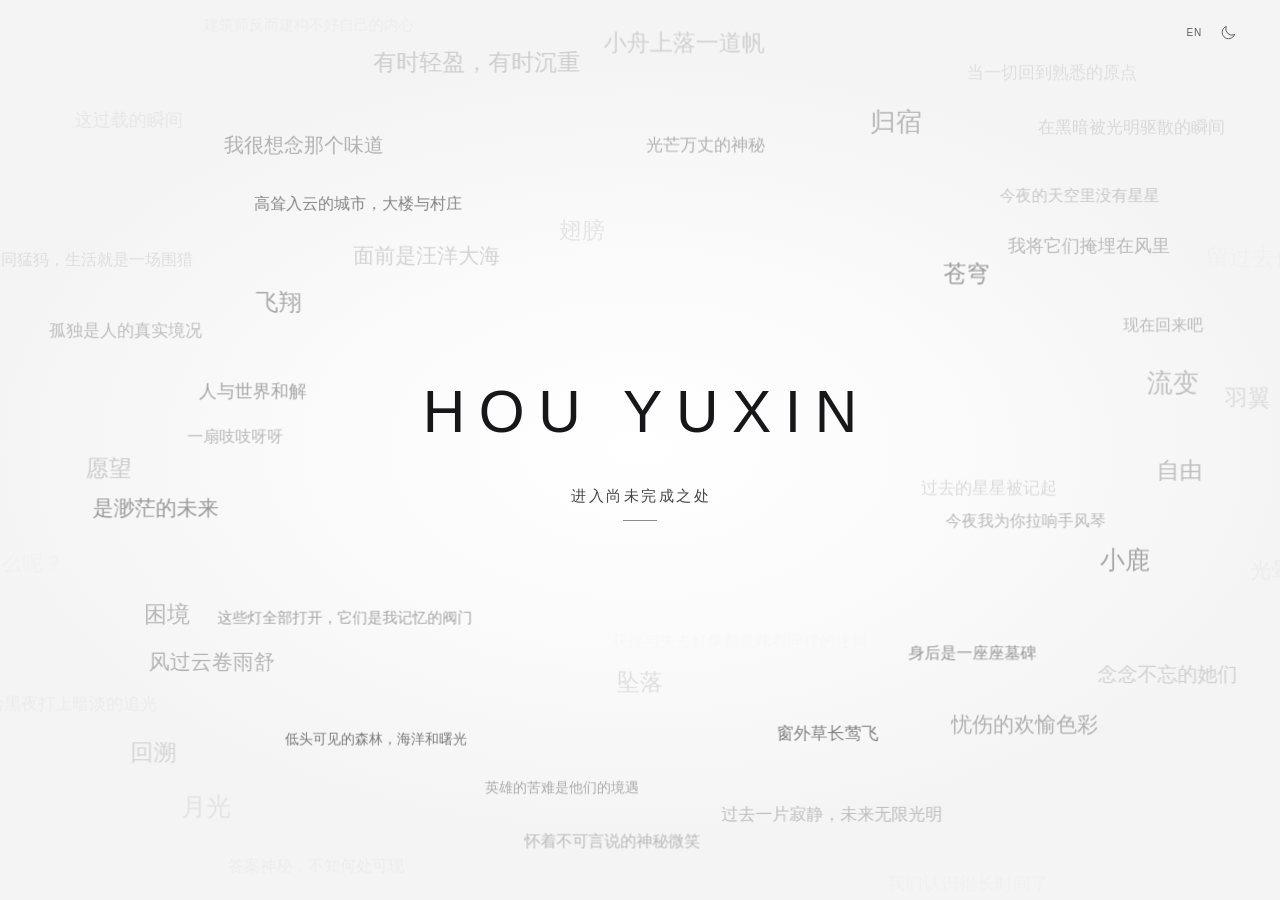
==== commit 8f758d59: "SEO: connect Person entity to official profile" ====
--- a/index.html
+++ b/index.html
@@ -17,7 +17,7 @@
 <meta name="twitter:description" content="保存过去，也向尚未发生的一切保持开放。">
 <meta name="twitter:image" content="https://echyox.com/assets/social/echyox-share.png">
 <meta name="twitter:image:alt" content="ECHYOX — an H-shaped, half-open door symbol and the HOU YUXIN wordmark">
-<script type="application/ld+json">{"@context":"https://schema.org","@graph":[{"@type":"WebSite","@id":"https://echyox.com/#website","url":"https://echyox.com/","name":"ECHYOX","alternateName":"HOU YUXIN","inLanguage":["zh-CN","en"],"publisher":{"@id":"https://echyox.com/#person"}},{"@type":"Person","@id":"https://echyox.com/#person","name":"Yuxin Hou","alternateName":["侯宇鑫","Hou Yuxin"],"url":"https://echyox.com/","jobTitle":["Playwright","Theatre director"]}]}</script>
+<script type="application/ld+json">{"@context":"https://schema.org","@graph":[{"@type":"WebSite","@id":"https://echyox.com/#website","url":"https://echyox.com/","name":"ECHYOX","alternateName":"HOU YUXIN","inLanguage":["zh-CN","en"],"publisher":{"@id":"https://echyox.com/#person"}},{"@type":"Person","@id":"https://echyox.com/#person","name":"Yuxin Hou","alternateName":["侯宇鑫","Hou Yuxin"],"url":"https://echyox.com/","jobTitle":["Playwright","Theatre director"],"sameAs":["https://www.jzci.edu.cn/info/2751/96381.htm"]}]}</script>
 </head><body><div id="entry-revealed" class="entry-target" aria-hidden="true"></div><section class="entry-gate" id="entryGate" aria-label="侯宇鑫艺术入场页">
   <div class="entry-art" aria-hidden="true"><div class="entry-text-layer entry-text-layer--orbit"><span class="entry-bit" data-source="剧本" data-radius="1.273" data-angle="3.630" data-ecc="1.118" data-cycle="163.464" data-phase="2.011" data-wave="3.534" data-dir="cw" style="--x:-9.658%;--y:22.206%;--size:13.906px;--alpha:0.658">月光在白昼的天空里放晴</span><span class="entry-bit" data-source="诗歌" data-radius="1.086" data-angle="2.617" data-ecc="1.013" data-cycle="100.166" data-phase="2.003" data-wave="0.028" data-dir="ccw" style="--x:4.792%;--y:77.935%;--size:17.471px;--alpha:0.542">黑夜给黑夜打上暗淡的追光</span><span class="entry-bit" data-source="剧本" data-radius="0.856" data-angle="1.185" data-ecc="0.996" data-cycle="138.130" data-phase="6.076" data-wave="3.076" data-dir="cw" style="--x:65.219%;--y:91.419%;--size:17.285px;--alpha:0.523">过去一片寂静，未来无限光明</span><span class="entry-bit" data-source="歌词" data-radius="0.630" data-angle="0.212" data-ecc="0.911" data-cycle="167.469" data-phase="4.607" data-wave="4.483" data-dir="cw" style="--x:76.652%;--y:57.578%;--size:17.253px;--alpha:0.484">过去的星星被记起</span><span class="entry-bit" data-source="诗歌" data-radius="1.327" data-angle="3.863" data-ecc="1.113" data-cycle="126.502" data-phase="5.563" data-wave="2.643" data-dir="cw" style="--x:-2.683%;--y:9.029%;--size:12.585px;--alpha:0.594">梦回白昼，黑夜和离别</span><span class="entry-bit" data-source="剧本" data-radius="1.105" data-angle="2.916" data-ecc="1.021" data-cycle="104.356" data-phase="2.443" data-wave="3.815" data-dir="ccw" style="--x:-2.240%;--y:62.597%;--size:20.933px;--alpha:0.485">你在害怕什么呢？</span><span class="entry-bit" data-source="歌词" data-radius="1.336" data-angle="4.096" data-ecc="0.964" data-cycle="98.675" data-phase="2.091" data-wave="4.761" data-dir="cw" style="--x:14.596%;--y:-8.763%;--size:13.376px;--alpha:0.505">在湖上的桥，看见光亮</span><span class="entry-bit" data-source="诗歌" data-radius="0.867" data-angle="1.634" data-ecc="1.020" data-cycle="160.795" data-phase="3.757" data-wave="4.142" data-dir="ccw" style="--x:47.346%;--y:94.108%;--size:16.183px;--alpha:0.701">怀着不可言说的神秘微笑</span><span class="entry-bit" data-source="剧本" data-radius="1.067" data-angle="3.215" data-ecc="1.107" data-cycle="165.205" data-phase="4.837" data-wave="4.422" data-dir="cw" style="--x:-5.975%;--y:46.318%;--size:14.684px;--alpha:0.593">安放我们的孤独和脆弱</span><span class="entry-bit" data-source="剧本" data-radius="1.281" data-angle="4.328" data-ecc="0.896" data-cycle="107.407" data-phase="5.725" data-wave="5.815" data-dir="ccw" style="--x:29.573%;--y:-18.925%;--size:12.581px;--alpha:0.534">从终点开始，返回各种“当时”</span><span class="entry-bit" data-source="诗歌" data-radius="0.656" data-angle="0.998" data-ecc="0.908" data-cycle="95.286" data-phase="4.840" data-wave="0.772" data-dir="cw" style="--x:65.335%;--y:81.577%;--size:17.373px;--alpha:0.612">窗外草长莺飞</span><span class="entry-bit" data-source="剧本" data-radius="1.058" data-angle="3.514" data-ecc="0.957" data-cycle="138.466" data-phase="5.705" data-wave="3.847" data-dir="cw" style="--x:5.234%;--y:29.066%;--size:15.807px;--alpha:0.600">人类如同猛犸，生活就是一场围猎</span><span class="entry-bit" data-source="歌词" data-radius="1.242" data-angle="4.561" data-ecc="0.935" data-cycle="156.707" data-phase="0.697" data-wave="1.552" data-dir="cw" style="--x:41.683%;--y:-18.240%;--size:13.476px;--alpha:0.458">被称为爱的在记忆里休眠</span><span class="entry-bit" data-source="诗歌" data-radius="0.808" data-angle="2.083" data-ecc="1.101" data-cycle="98.808" data-phase="5.725" data-wave="4.012" data-dir="cw" style="--x:29.298%;--y:83.267%;--size:14.401px;--alpha:0.646">低头可见的森林，海洋和曙光</span><span class="entry-bit" data-source="剧本" data-radius="1.244" data-angle="4.794" data-ecc="1.007" data-cycle="98.615" data-phase="0.567" data-wave="5.295" data-dir="cw" style="--x:54.839%;--y:-14.026%;--size:12.265px;--alpha:0.494">动物在流变里生存，人在无常中挣扎着求生</span><span class="entry-bit" data-source="歌词" data-radius="1.117" data-angle="3.813" data-ecc="0.973" data-cycle="135.228" data-phase="1.854" data-wave="2.719" data-dir="cw" style="--x:9.562%;--y:12.841%;--size:18.285px;--alpha:0.575">这过载的瞬间</span><span class="entry-bit" data-source="诗歌" data-radius="0.807" data-angle="2.532" data-ecc="1.051" data-cycle="109.179" data-phase="2.328" data-wave="4.363" data-dir="cw" style="--x:16.965%;--y:72.877%;--size:21.031px;--alpha:0.541">风过云卷雨舒</span><span class="entry-bit" data-source="剧本" data-radius="1.264" data-angle="5.026" data-ecc="0.985" data-cycle="115.921" data-phase="1.959" data-wave="5.926" data-dir="ccw" style="--x:68.265%;--y:-13.438%;--size:12.654px;--alpha:0.531">人到哪里去都不应该忘了自己是从哪儿出发的</span><span class="entry-bit" data-source="剧本" data-radius="1.032" data-angle="4.113" data-ecc="0.960" data-cycle="151.198" data-phase="5.601" data-wave="3.231" data-dir="cw" style="--x:23.437%;--y:3.870%;--size:15.182px;--alpha:0.548">建筑师反而建构不好自己的内心</span><span class="entry-bit" data-source="诗歌" data-radius="1.294" data-angle="5.259" data-ecc="0.890" data-cycle="120.519" data-phase="3.796" data-wave="0.625" data-dir="cw" style="--x:78.440%;--y:-14.599%;--size:18.506px;--alpha:0.596">是不可通透的现在</span><span class="entry-bit" data-source="剧本" data-radius="0.691" data-angle="1.783" data-ecc="0.965" data-cycle="101.715" data-phase="4.101" data-wave="4.012" data-dir="cw" style="--x:43.332%;--y:86.401%;--size:14.113px;--alpha:0.521">英雄的苦难是他们的境遇</span><span class="entry-bit" data-source="歌词" data-radius="1.091" data-angle="4.412" data-ecc="1.066" data-cycle="142.306" data-phase="5.219" data-wave="1.311" data-dir="cw" style="--x:33.635%;--y:-0.828%;--size:17.560px;--alpha:0.532">慌乱的世界会有个依靠</span><span class="entry-bit" data-source="诗歌" data-radius="0.825" data-angle="2.980" data-ecc="0.972" data-cycle="100.716" data-phase="2.578" data-wave="0.750" data-dir="cw" style="--x:12.402%;--y:57.081%;--size:21.174px;--alpha:0.666">是渺茫的未来</span><span class="entry-bit" data-source="剧本" data-radius="1.223" data-angle="5.492" data-ecc="0.914" data-cycle="127.162" data-phase="0.449" data-wave="0.125" data-dir="cw" style="--x:87.332%;--y:0.486%;--size:15.419px;--alpha:0.626">人们的苦难是自身的生活</span><span class="entry-bit" data-source="歌词" data-radius="1.253" data-angle="5.725" data-ecc="0.998" data-cycle="152.959" data-phase="3.679" data-wave="0.447" data-dir="cw" style="--x:100.363%;--y:15.412%;--size:14.073px;--alpha:0.602">谁究竟能给价值下个如其所是的定义</span><span class="entry-bit" data-source="诗歌" data-radius="1.045" data-angle="4.711" data-ecc="1.069" data-cycle="124.791" data-phase="5.900" data-wave="2.784" data-dir="cw" style="--x:49.931%;--y:-0.803%;--size:17.509px;--alpha:0.612">头顶是灿烂的星空</span><span class="entry-bit" data-source="剧本" data-radius="0.867" data-angle="3.429" data-ecc="1.030" data-cycle="98.001" data-phase="5.863" data-wave="2.398" data-dir="cw" style="--x:9.363%;--y:37.583%;--size:17.425px;--alpha:0.620">孤独是人的真实境况</span><span class="entry-bit" data-source="剧本" data-radius="1.285" data-angle="5.957" data-ecc="1.096" data-cycle="118.816" data-phase="3.548" data-wave="0.967" data-dir="cw" style="--x:113.369%;--y:30.493%;--size:12.237px;--alpha:0.491">如果可以的话，我希望你们能拥抱我的灵魂</span><span class="entry-bit" data-source="诗歌" data-radius="1.074" data-angle="5.010" data-ecc="1.112" data-cycle="170.492" data-phase="4.799" data-wave="0.922" data-dir="cw" style="--x:66.655%;--y:1.981%;--size:17.941px;--alpha:0.636">路被光洒下一片斑驳的树阴</span><span class="entry-bit" data-source="剧本" data-radius="0.624" data-angle="2.568" data-ecc="0.915" data-cycle="109.287" data-phase="5.547" data-wave="3.599" data-dir="cw" style="--x:27.218%;--y:69.212%;--size:14.877px;--alpha:0.633">这些灯全部打开，它们是我记忆的阀门</span><span class="entry-bit" data-source="歌词" data-radius="1.252" data-angle="6.190" data-ecc="1.087" data-cycle="111.792" data-phase="4.843" data-wave="2.746" data-dir="cw" style="--x:114.343%;--y:44.425%;--size:13.808px;--alpha:0.527">身处世界，方觉误入此地</span><span class="entry-bit" data-source="诗歌" data-radius="1.072" data-angle="5.309" data-ecc="1.100" data-cycle="128.166" data-phase="5.563" data-wave="5.962" data-dir="cw" style="--x:81.501%;--y:8.105%;--size:17.249px;--alpha:0.656">当一切回到熟悉的原点</span><span class="entry-bit" data-source="剧本" data-radius="0.845" data-angle="3.878" data-ecc="0.891" data-cycle="132.967" data-phase="4.743" data-wave="1.626" data-dir="cw" style="--x:23.505%;--y:16.856%;--size:19.579px;--alpha:0.641">我很想念那个味道</span><span class="entry-bit" data-source="歌词" data-radius="1.324" data-angle="6.423" data-ecc="1.073" data-cycle="115.364" data-phase="4.820" data-wave="3.359" data-dir="ccw" style="--x:116.830%;--y:58.918%;--size:12.661px;--alpha:0.488">总不敢太近，也不甘太远</span><span class="entry-bit" data-source="诗歌" data-radius="1.053" data-angle="5.609" data-ecc="0.965" data-cycle="132.247" data-phase="5.000" data-wave="5.123" data-dir="cw" style="--x:87.701%;--y:14.539%;--size:17.410px;--alpha:0.640">在黑暗被光明驱散的瞬间</span><span class="entry-bit" data-source="剧本" data-radius="1.307" data-angle="6.655" data-ecc="1.007" data-cycle="133.872" data-phase="0.848" data-wave="0.550" data-dir="cw" style="--x:108.225%;--y:74.547%;--size:15.386px;--alpha:0.550">无非就是想要个回答嘛</span><span class="entry-bit" data-source="剧本" data-radius="0.813" data-angle="4.327" data-ecc="0.920" data-cycle="124.986" data-phase="4.193" data-wave="2.696" data-dir="cw" style="--x:36.635%;--y:7.399%;--size:22.982px;--alpha:0.487">有时轻盈，有时沉重</span><span class="entry-bit" data-source="诗歌" data-radius="0.624" data-angle="3.354" data-ecc="1.059" data-cycle="129.570" data-phase="4.413" data-wave="1.126" data-dir="cw" style="--x:19.297%;--y:43.545%;--size:18.179px;--alpha:0.534">人与世界和解</span><span class="entry-bit" data-source="剧本" data-radius="1.279" data-angle="6.888" data-ecc="0.930" data-cycle="151.199" data-phase="3.404" data-wave="4.624" data-dir="ccw" style="--x:96.456%;--y:90.679%;--size:16.634px;--alpha:0.641">十五年前的我自己</span><span class="entry-bit" data-source="歌词" data-radius="1.124" data-angle="5.908" data-ecc="0.994" data-cycle="132.261" data-phase="0.888" data-wave="0.311" data-dir="cw" style="--x:99.383%;--y:28.452%;--size:22.752px;--alpha:0.474">留过去休眠</span><span class="entry-bit" data-source="诗歌" data-radius="1.235" data-angle="7.121" data-ecc="1.001" data-cycle="148.736" data-phase="1.770" data-wave="0.048" data-dir="cw" style="--x:89.289%;--y:97.696%;--size:18.503px;--alpha:0.574">月光照在她的身上</span><span class="entry-bit" data-source="剧本" data-radius="1.073" data-angle="6.207" data-ecc="0.894" data-cycle="141.500" data-phase="0.084" data-wave="6.212" data-dir="cw" style="--x:95.424%;--y:45.258%;--size:23.055px;--alpha:0.663">羽翼</span><span class="entry-bit" data-source="歌词" data-radius="0.888" data-angle="4.776" data-ecc="1.023" data-cycle="147.160" data-phase="5.438" data-wave="4.491" data-dir="cw" style="--x:52.728%;--y:4.925%;--size:22.684px;--alpha:0.572">小舟上落一道帆</span><span class="entry-bit" data-source="诗歌" data-radius="1.269" data-angle="7.354" data-ecc="1.093" data-cycle="99.775" data-phase="5.972" data-wave="3.034" data-dir="ccw" style="--x:81.597%;--y:102.986%;--size:15.859px;--alpha:0.667">一阵风准时吹来</span><span class="entry-bit" data-source="剧本" data-radius="1.097" data-angle="6.506" data-ecc="0.958" data-cycle="168.373" data-phase="4.673" data-wave="4.319" data-dir="cw" style="--x:98.675%;--y:63.175%;--size:20.950px;--alpha:0.544">光晕</span><span class="entry-bit" data-source="剧本" data-radius="1.306" data-angle="7.586" data-ecc="0.958" data-cycle="146.615" data-phase="3.210" data-wave="3.804" data-dir="ccw" style="--x:65.713%;--y:118.371%;--size:22.470px;--alpha:0.536">无常</span><span class="entry-bit" data-source="诗歌" data-radius="0.624" data-angle="4.139" data-ecc="1.066" data-cycle="151.085" data-phase="1.081" data-wave="3.044" data-dir="cw" style="--x:32.882%;--y:24.441%;--size:20.766px;--alpha:0.663">面前是汪洋大海</span><span class="entry-bit" data-source="剧本" data-radius="0.817" data-angle="5.224" data-ecc="1.015" data-cycle="150.165" data-phase="2.375" data-wave="2.456" data-dir="cw" style="--x:69.287%;--y:13.502%;--size:25.729px;--alpha:0.523">归宿</span><span class="entry-bit" data-source="歌词" data-radius="1.249" data-angle="7.819" data-ecc="0.924" data-cycle="159.152" data-phase="5.154" data-wave="5.216" data-dir="cw" style="--x:51.919%;--y:120.273%;--size:15.145px;--alpha:0.528">记忆的碎片</span><span class="entry-bit" data-source="诗歌" data-radius="1.033" data-angle="6.805" data-ecc="0.954" data-cycle="115.817" data-phase="5.189" data-wave="1.095" data-dir="cw" style="--x:90.579%;--y:78.092%;--size:20.473px;--alpha:0.531">念念不忘的她们</span><span class="entry-bit" data-source="剧本" data-radius="1.290" data-angle="8.052" data-ecc="1.104" data-cycle="164.877" data-phase="1.263" data-wave="1.425" data-dir="cw" style="--x:36.720%;--y:109.580%;--size:15.646px;--alpha:0.639">另外一种可能的命运走向</span><span class="entry-bit" data-source="歌词" data-radius="1.126" data-angle="7.105" data-ecc="1.019" data-cycle="126.437" data-phase="3.924" data-wave="0.817" data-dir="cw" style="--x:87.124%;--y:92.057%;--size:24.893px;--alpha:0.506">月牙</span><span class="entry-bit" data-source="诗歌" data-radius="0.826" data-angle="5.673" data-ecc="1.097" data-cycle="161.312" data-phase="4.510" data-wave="0.658" data-dir="cw" style="--x:85.287%;--y:27.584%;--size:18.499px;--alpha:0.589">我将它们掩埋在风里</span><span class="entry-bit" data-source="剧本" data-radius="1.316" data-angle="8.284" data-ecc="1.115" data-cycle="159.766" data-phase="5.057" data-wave="3.120" data-dir="cw" style="--x:20.922%;--y:105.778%;--size:16.222px;--alpha:0.616">一个接一个地点亮</span><span class="entry-bit" data-source="剧本" data-radius="1.126" data-angle="7.404" data-ecc="1.079" data-cycle="160.643" data-phase="2.369" data-wave="0.736" data-dir="cw" style="--x:75.126%;--y:98.856%;--size:18.099px;--alpha:0.481">我们认识很长时间了</span><span class="entry-bit" data-source="诗歌" data-radius="0.625" data-angle="4.925" data-ecc="0.933" data-cycle="147.547" data-phase="5.998" data-wave="1.378" data-dir="cw" style="--x:55.830%;--y:15.940%;--size:16.846px;--alpha:0.576">光芒万丈的神秘</span><span class="entry-bit" data-source="剧本" data-radius="1.240" data-angle="8.517" data-ecc="0.976" data-cycle="110.706" data-phase="2.910" data-wave="2.759" data-dir="cw" style="--x:14.618%;--y:102.039%;--size:15.664px;--alpha:0.615">世界寂静以后</span><span class="entry-bit" data-source="歌词" data-radius="0.828" data-angle="6.122" data-ecc="1.077" data-cycle="127.949" data-phase="6.098" data-wave="6.264" data-dir="cw" style="--x:91.783%;--y:43.587%;--size:26.156px;--alpha:0.534">流变</span><span class="entry-bit" data-source="诗歌" data-radius="1.057" data-angle="7.703" data-ecc="0.946" data-cycle="160.705" data-phase="4.533" data-wave="1.147" data-dir="cw" style="--x:57.139%;--y:107.453%;--size:28.134px;--alpha:0.662">命数</span><span class="entry-bit" data-source="剧本" data-radius="1.289" data-angle="8.750" data-ecc="0.922" data-cycle="133.845" data-phase="2.735" data-wave="6.063" data-dir="cw" style="--x:5.899%;--y:95.417%;--size:16.409px;--alpha:0.663">人间千千万万个故事</span><span class="entry-bit" data-source="歌词" data-radius="1.281" data-angle="8.983" data-ecc="0.947" data-cycle="130.189" data-phase="5.322" data-wave="1.779" data-dir="ccw" style="--x:-2.038%;--y:80.107%;--size:18.977px;--alpha:0.522">骨肉成姓名</span><span class="entry-bit" data-source="诗歌" data-radius="1.047" data-angle="8.002" data-ecc="0.993" data-cycle="162.504" data-phase="0.264" data-wave="3.158" data-dir="ccw" style="--x:42.702%;--y:104.225%;--size:24.595px;--alpha:0.560">牢笼</span><span class="entry-bit" data-source="剧本" data-radius="0.865" data-angle="6.571" data-ecc="0.971" data-cycle="170.357" data-phase="2.052" data-wave="2.961" data-dir="cw" style="--x:88.260%;--y:63.141%;--size:25.127px;--alpha:0.599">小鹿</span><span class="entry-bit" data-source="剧本" data-radius="1.309" data-angle="9.215" data-ecc="0.907" data-cycle="135.272" data-phase="4.649" data-wave="5.622" data-dir="cw" style="--x:-5.176%;--y:65.602%;--size:24.097px;--alpha:0.600">迷宫</span><span class="entry-bit" data-source="诗歌" data-radius="0.677" data-angle="5.710" data-ecc="0.947" data-cycle="141.746" data-phase="5.839" data-wave="1.164" data-dir="cw" style="--x:75.574%;--y:29.841%;--size:23.059px;--alpha:0.678">苍穹</span><span class="entry-bit" data-source="剧本" data-radius="1.071" data-angle="8.301" data-ecc="1.042" data-cycle="154.788" data-phase="3.264" data-wave="5.250" data-dir="ccw" style="--x:27.052%;--y:98.197%;--size:18.884px;--alpha:0.510">世界的芳香</span><span class="entry-bit" data-source="诗歌" data-radius="1.264" data-angle="9.448" data-ecc="1.040" data-cycle="115.371" data-phase="2.473" data-wave="3.365" data-dir="ccw" style="--x:-12.431%;--y:48.537%;--size:21.880px;--alpha:0.677">白昼</span><span class="entry-bit" data-source="剧本" data-radius="0.859" data-angle="7.020" data-ecc="1.003" data-cycle="170.308" data-phase="0.082" data-wave="0.042" data-dir="cw" style="--x:80.313%;--y:79.918%;--size:21.396px;--alpha:0.526">忧伤的欢愉色彩</span><span class="entry-bit" data-source="诗歌" data-radius="1.063" data-angle="8.601" data-ecc="1.005" data-cycle="167.376" data-phase="0.680" data-wave="4.279" data-dir="cw" style="--x:15.511%;--y:90.359%;--size:24.934px;--alpha:0.531">月光</span><span class="entry-bit" data-source="剧本" data-radius="1.314" data-angle="9.681" data-ecc="1.008" data-cycle="156.698" data-phase="2.074" data-wave="1.357" data-dir="ccw" style="--x:-10.878%;--y:32.856%;--size:19.510px;--alpha:0.528">漂泊无依</span><span class="entry-bit" data-source="剧本" data-radius="0.550" data-angle="0.850" data-ecc="1" data-cycle="180" data-phase="0.00" data-wave="0.00" data-dir="cw" style="--x:64.52%;--y:69.01%;--size:16px;--alpha:0.58">钻进了被撕毁的乐谱里</span><span class="entry-bit" data-source="诗歌" data-radius="0.800" data-angle="3.250" data-ecc="1" data-cycle="180" data-phase="0.80" data-wave="0.37" data-dir="cw" style="--x:18.19%;--y:46.02%;--size:16px;--alpha:0.56">一扇吱吱呀呀</span><span class="entry-bit" data-source="歌词" data-radius="1.050" data-angle="5.650" data-ecc="1" data-cycle="180" data-phase="1.60" data-wave="0.74" data-dir="cw" style="--x:83.86%;--y:21.42%;--size:16px;--alpha:0.55">今夜的天空里没有星星</span><span class="entry-bit" data-source="剧本" data-radius="1.200" data-angle="8.050" data-ecc="1" data-cycle="180" data-phase="2.40" data-wave="1.11" data-dir="cw" style="--x:40.66%;--y:104.14%;--size:23px;--alpha:0.58">时间</span><span class="entry-bit" data-source="诗歌" data-radius="0.550" data-angle="10.450" data-ecc="1" data-cycle="180" data-phase="3.20" data-wave="1.48" data-dir="cw" style="--x:38.58%;--y:28.37%;--size:16px;--alpha:0.56">透着暗淡的光</span><span class="entry-bit" data-source="歌词" data-radius="0.800" data-angle="12.850" data-ecc="1" data-cycle="180" data-phase="4.00" data-wave="1.85" data-dir="cw" style="--x:80.72%;--y:60.29%;--size:16px;--alpha:0.55">今夜我为你拉响手风琴</span><span class="entry-bit" data-source="剧本" data-radius="1.050" data-angle="15.250" data-ecc="1" data-cycle="180" data-phase="4.80" data-wave="2.22" data-dir="cw" style="--x:12.33%;--y:71.36%;--size:23px;--alpha:0.58">困境</span><span class="entry-bit" data-source="诗歌" data-radius="1.200" data-angle="17.650" data-ecc="1" data-cycle="180" data-phase="5.60" data-wave="2.59" data-dir="cw" style="--x:67.40%;--y:-1.44%;--size:16px;--alpha:0.56">现在老去吧</span><span class="entry-bit" data-source="歌词" data-radius="0.550" data-angle="20.050" data-ecc="1" data-cycle="180" data-phase="6.40" data-wave="2.96" data-dir="cw" style="--x:57.97%;--y:73.58%;--size:16px;--alpha:0.55">获得与失去好像都意味着同样的迷局</span><span class="entry-bit" data-source="剧本" data-radius="0.800" data-angle="22.450" data-ecc="1" data-cycle="180" data-phase="7.20" data-wave="3.33" data-dir="cw" style="--x:21.31%;--y:33.71%;--size:23px;--alpha:0.58">飞翔</span><span class="entry-bit" data-source="诗歌" data-radius="1.050" data-angle="24.850" data-ecc="1" data-cycle="180" data-phase="8.00" data-wave="3.70" data-dir="cw" style="--x:90.33%;--y:36.51%;--size:16px;--alpha:0.56">现在回来吧</span><span class="entry-bit" data-source="歌词" data-radius="1.200" data-angle="27.250" data-ecc="1" data-cycle="180" data-phase="8.80" data-wave="4.07" data-dir="cw" style="--x:25.07%;--y:97.17%;--size:16px;--alpha:0.55">答案神秘，不知何处可现</span><span class="entry-bit" data-source="剧本" data-radius="0.550" data-angle="29.650" data-ecc="1" data-cycle="180" data-phase="9.60" data-wave="4.44" data-dir="cw" style="--x:45.72%;--y:25.18%;--size:23px;--alpha:0.58">翅膀</span><span class="entry-bit" data-source="诗歌" data-radius="0.800" data-angle="32.050" data-ecc="1" data-cycle="180" data-phase="10.40" data-wave="4.81" data-dir="cw" style="--x:75.79%;--y:71.79%;--size:16px;--alpha:0.56">身后是一座座墓碑</span><span class="entry-bit" data-source="剧本" data-radius="1.050" data-angle="34.449" data-ecc="1" data-cycle="180" data-phase="11.20" data-wave="5.18" data-dir="cw" style="--x:8.24%;--y:55.21%;--size:23px;--alpha:0.58">愿望</span><span class="entry-bit" data-source="诗歌" data-radius="1.200" data-angle="36.849" data-ecc="1" data-cycle="180" data-phase="12.00" data-wave="5.55" data-dir="cw" style="--x:81.69%;--y:8.54%;--size:16px;--alpha:0.56">过往在交错的路口举棋不定</span><span class="entry-bit" data-source="剧本" data-radius="0.550" data-angle="39.249" data-ecc="1" data-cycle="180" data-phase="12.80" data-wave="5.92" data-dir="cw" style="--x:50.45%;--y:75.29%;--size:23px;--alpha:0.58">坠落</span><span class="entry-bit" data-source="诗歌" data-radius="0.800" data-angle="41.649" data-ecc="1" data-cycle="180" data-phase="13.60" data-wave="6.29" data-dir="cw" style="--x:27.91%;--y:23.38%;--size:16px;--alpha:0.56">高耸入云的城市，大楼与村庄</span><span class="entry-bit" data-source="剧本" data-radius="1.050" data-angle="44.049" data-ecc="1" data-cycle="180" data-phase="14.40" data-wave="6.66" data-dir="cw" style="--x:91.91%;--y:53.24%;--size:23px;--alpha:0.58">自由</span><span class="entry-bit" data-source="剧本" data-radius="1.200" data-angle="46.449" data-ecc="1" data-cycle="180" data-phase="15.20" data-wave="7.03" data-dir="cw" style="--x:12.51%;--y:84.48%;--size:23px;--alpha:0.58">回溯</span></div></div>
   <div class="entry-content">
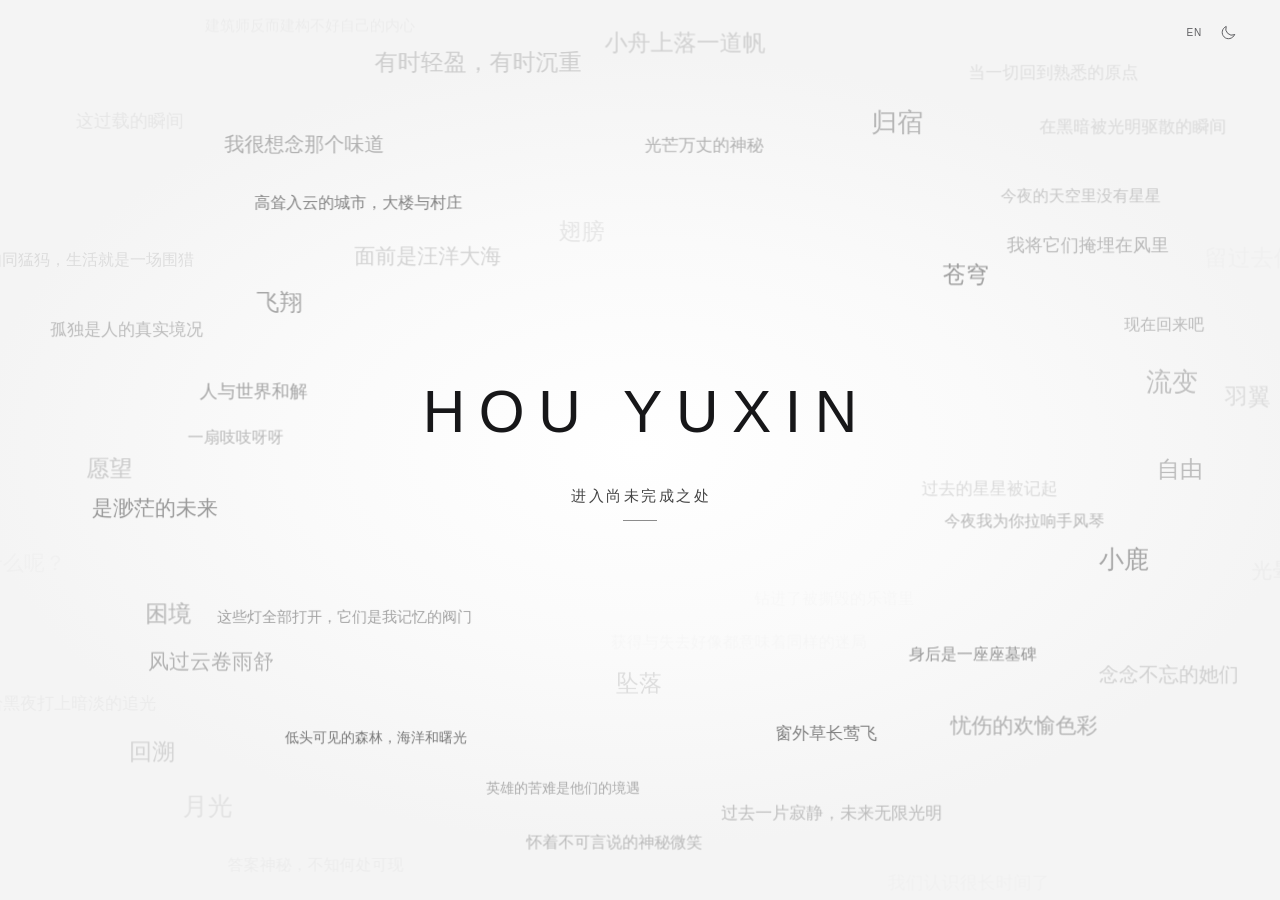
==== commit 0f99717b: "Improve author identity and play schema" ====
--- a/index.html
+++ b/index.html
@@ -1,4 +1,4 @@
-<!doctype html><html lang="zh-CN"><head><meta charset="utf-8"><meta name="viewport" content="width=device-width,initial-scale=1"><title>侯宇鑫 HOU YUXIN</title><script src="theme.js?v=20261116-editorial3"></script><link rel="stylesheet" href="shared.css?v=20261029-native-scrollport7"><link rel="stylesheet" href="home.css?v=20261029-soft-home-no-flash1"><script src="navigation.js?v=20261008-fade1400"></script><link rel="stylesheet" href="language.css?v=20261114-credits1"><link rel="stylesheet" href="theme.css?v=20261114-theme1"><link rel="icon" href="favicon.ico?v=20261114-door2" type="image/x-icon" sizes="16x16 32x32 48x48"><link rel="icon" href="favicon.svg?v=20261114-door2" type="image/svg+xml" sizes="any"><link rel="icon" href="favicon.png?v=20261114-door2" type="image/png" sizes="32x32"><link rel="icon" href="favicon-192.png?v=20261114-apple1" type="image/png" sizes="192x192"><link rel="apple-touch-icon" sizes="180x180" href="apple-touch-icon.png"><link rel="apple-touch-icon" sizes="167x167" href="apple-touch-icon-167x167.png"><link rel="apple-touch-icon" sizes="152x152" href="apple-touch-icon-152x152.png"><script async defer src="https://cloud.umami.is/script.js" data-website-id="fda75079-483e-4f40-b21d-a5d85979b600" data-domains="echyox.com,www.echyox.com" data-exclude-search="true" data-exclude-hash="true" data-do-not-track="true" referrerpolicy="origin"></script>
+<!doctype html><html lang="zh-CN"><head><meta charset="utf-8"><meta name="viewport" content="width=device-width,initial-scale=1"><title>侯宇鑫（Yuxin Hou）｜戏剧编剧、导演 — ECHYOX</title><script src="theme.js?v=20261116-editorial3"></script><link rel="stylesheet" href="shared.css?v=20261029-native-scrollport7"><link rel="stylesheet" href="home.css?v=20261029-soft-home-no-flash1"><script src="navigation.js?v=20261008-fade1400"></script><link rel="stylesheet" href="language.css?v=20261114-credits1"><link rel="stylesheet" href="theme.css?v=20261114-theme1"><link rel="icon" href="favicon.ico?v=20261114-door2" type="image/x-icon" sizes="16x16 32x32 48x48"><link rel="icon" href="favicon.svg?v=20261114-door2" type="image/svg+xml" sizes="any"><link rel="icon" href="favicon.png?v=20261114-door2" type="image/png" sizes="32x32"><link rel="icon" href="favicon-192.png?v=20261114-apple1" type="image/png" sizes="192x192"><link rel="apple-touch-icon" sizes="180x180" href="apple-touch-icon.png"><link rel="apple-touch-icon" sizes="167x167" href="apple-touch-icon-167x167.png"><link rel="apple-touch-icon" sizes="152x152" href="apple-touch-icon-152x152.png"><script async defer src="https://cloud.umami.is/script.js" data-website-id="fda75079-483e-4f40-b21d-a5d85979b600" data-domains="echyox.com,www.echyox.com" data-exclude-search="true" data-exclude-hash="true" data-do-not-track="true" referrerpolicy="origin"></script>
 <!-- Page metadata: SEO and social sharing -->
 <meta name="description" content="戏剧编剧、导演侯宇鑫的个人艺术网站。" data-description-en="The personal website of Yuxin Hou, playwright and theatre director, featuring plays, poetry, music and artistic practice.">
 <link rel="canonical" href="https://echyox.com/">
@@ -17,11 +17,11 @@
 <meta name="twitter:description" content="保存过去，也向尚未发生的一切保持开放。">
 <meta name="twitter:image" content="https://echyox.com/assets/social/echyox-share.png">
 <meta name="twitter:image:alt" content="ECHYOX — an H-shaped, half-open door symbol and the HOU YUXIN wordmark">
-<script type="application/ld+json">{"@context":"https://schema.org","@graph":[{"@type":"WebSite","@id":"https://echyox.com/#website","url":"https://echyox.com/","name":"ECHYOX","alternateName":"HOU YUXIN","inLanguage":["zh-CN","en"],"publisher":{"@id":"https://echyox.com/#person"}},{"@type":"Person","@id":"https://echyox.com/#person","name":"Yuxin Hou","alternateName":["侯宇鑫","Hou Yuxin"],"url":"https://echyox.com/","jobTitle":["Playwright","Theatre director"],"sameAs":["https://www.jzci.edu.cn/info/2751/96381.htm"]}]}</script>
+<script type="application/ld+json">{"@context":"https://schema.org","@graph":[{"@type":"WebSite","@id":"https://echyox.com/#website","url":"https://echyox.com/","name":"ECHYOX","alternateName":"HOU YUXIN","inLanguage":["zh-CN","en"],"publisher":{"@id":"https://echyox.com/#person"}},{"@type":"Person","@id":"https://echyox.com/#person","name":"Yuxin Hou","alternateName":["侯宇鑫","Hou Yuxin"],"url":"https://echyox.com/","jobTitle":["Playwright","Theatre director"],"description":"Yuxin Hou is a Chinese playwright and theatre director, a member of the Chinese Theatre Literature Association (中国戏剧文学学会), and a senior director of live performances for cultural tourism.","sameAs":["https://www.jzci.edu.cn/info/2751/96381.htm"]}]}</script>
 </head><body><div id="entry-revealed" class="entry-target" aria-hidden="true"></div><section class="entry-gate" id="entryGate" aria-label="侯宇鑫艺术入场页">
   <div class="entry-art" aria-hidden="true"><div class="entry-text-layer entry-text-layer--orbit"><span class="entry-bit" data-source="剧本" data-radius="1.273" data-angle="3.630" data-ecc="1.118" data-cycle="163.464" data-phase="2.011" data-wave="3.534" data-dir="cw" style="--x:-9.658%;--y:22.206%;--size:13.906px;--alpha:0.658">月光在白昼的天空里放晴</span><span class="entry-bit" data-source="诗歌" data-radius="1.086" data-angle="2.617" data-ecc="1.013" data-cycle="100.166" data-phase="2.003" data-wave="0.028" data-dir="ccw" style="--x:4.792%;--y:77.935%;--size:17.471px;--alpha:0.542">黑夜给黑夜打上暗淡的追光</span><span class="entry-bit" data-source="剧本" data-radius="0.856" data-angle="1.185" data-ecc="0.996" data-cycle="138.130" data-phase="6.076" data-wave="3.076" data-dir="cw" style="--x:65.219%;--y:91.419%;--size:17.285px;--alpha:0.523">过去一片寂静，未来无限光明</span><span class="entry-bit" data-source="歌词" data-radius="0.630" data-angle="0.212" data-ecc="0.911" data-cycle="167.469" data-phase="4.607" data-wave="4.483" data-dir="cw" style="--x:76.652%;--y:57.578%;--size:17.253px;--alpha:0.484">过去的星星被记起</span><span class="entry-bit" data-source="诗歌" data-radius="1.327" data-angle="3.863" data-ecc="1.113" data-cycle="126.502" data-phase="5.563" data-wave="2.643" data-dir="cw" style="--x:-2.683%;--y:9.029%;--size:12.585px;--alpha:0.594">梦回白昼，黑夜和离别</span><span class="entry-bit" data-source="剧本" data-radius="1.105" data-angle="2.916" data-ecc="1.021" data-cycle="104.356" data-phase="2.443" data-wave="3.815" data-dir="ccw" style="--x:-2.240%;--y:62.597%;--size:20.933px;--alpha:0.485">你在害怕什么呢？</span><span class="entry-bit" data-source="歌词" data-radius="1.336" data-angle="4.096" data-ecc="0.964" data-cycle="98.675" data-phase="2.091" data-wave="4.761" data-dir="cw" style="--x:14.596%;--y:-8.763%;--size:13.376px;--alpha:0.505">在湖上的桥，看见光亮</span><span class="entry-bit" data-source="诗歌" data-radius="0.867" data-angle="1.634" data-ecc="1.020" data-cycle="160.795" data-phase="3.757" data-wave="4.142" data-dir="ccw" style="--x:47.346%;--y:94.108%;--size:16.183px;--alpha:0.701">怀着不可言说的神秘微笑</span><span class="entry-bit" data-source="剧本" data-radius="1.067" data-angle="3.215" data-ecc="1.107" data-cycle="165.205" data-phase="4.837" data-wave="4.422" data-dir="cw" style="--x:-5.975%;--y:46.318%;--size:14.684px;--alpha:0.593">安放我们的孤独和脆弱</span><span class="entry-bit" data-source="剧本" data-radius="1.281" data-angle="4.328" data-ecc="0.896" data-cycle="107.407" data-phase="5.725" data-wave="5.815" data-dir="ccw" style="--x:29.573%;--y:-18.925%;--size:12.581px;--alpha:0.534">从终点开始，返回各种“当时”</span><span class="entry-bit" data-source="诗歌" data-radius="0.656" data-angle="0.998" data-ecc="0.908" data-cycle="95.286" data-phase="4.840" data-wave="0.772" data-dir="cw" style="--x:65.335%;--y:81.577%;--size:17.373px;--alpha:0.612">窗外草长莺飞</span><span class="entry-bit" data-source="剧本" data-radius="1.058" data-angle="3.514" data-ecc="0.957" data-cycle="138.466" data-phase="5.705" data-wave="3.847" data-dir="cw" style="--x:5.234%;--y:29.066%;--size:15.807px;--alpha:0.600">人类如同猛犸，生活就是一场围猎</span><span class="entry-bit" data-source="歌词" data-radius="1.242" data-angle="4.561" data-ecc="0.935" data-cycle="156.707" data-phase="0.697" data-wave="1.552" data-dir="cw" style="--x:41.683%;--y:-18.240%;--size:13.476px;--alpha:0.458">被称为爱的在记忆里休眠</span><span class="entry-bit" data-source="诗歌" data-radius="0.808" data-angle="2.083" data-ecc="1.101" data-cycle="98.808" data-phase="5.725" data-wave="4.012" data-dir="cw" style="--x:29.298%;--y:83.267%;--size:14.401px;--alpha:0.646">低头可见的森林，海洋和曙光</span><span class="entry-bit" data-source="剧本" data-radius="1.244" data-angle="4.794" data-ecc="1.007" data-cycle="98.615" data-phase="0.567" data-wave="5.295" data-dir="cw" style="--x:54.839%;--y:-14.026%;--size:12.265px;--alpha:0.494">动物在流变里生存，人在无常中挣扎着求生</span><span class="entry-bit" data-source="歌词" data-radius="1.117" data-angle="3.813" data-ecc="0.973" data-cycle="135.228" data-phase="1.854" data-wave="2.719" data-dir="cw" style="--x:9.562%;--y:12.841%;--size:18.285px;--alpha:0.575">这过载的瞬间</span><span class="entry-bit" data-source="诗歌" data-radius="0.807" data-angle="2.532" data-ecc="1.051" data-cycle="109.179" data-phase="2.328" data-wave="4.363" data-dir="cw" style="--x:16.965%;--y:72.877%;--size:21.031px;--alpha:0.541">风过云卷雨舒</span><span class="entry-bit" data-source="剧本" data-radius="1.264" data-angle="5.026" data-ecc="0.985" data-cycle="115.921" data-phase="1.959" data-wave="5.926" data-dir="ccw" style="--x:68.265%;--y:-13.438%;--size:12.654px;--alpha:0.531">人到哪里去都不应该忘了自己是从哪儿出发的</span><span class="entry-bit" data-source="剧本" data-radius="1.032" data-angle="4.113" data-ecc="0.960" data-cycle="151.198" data-phase="5.601" data-wave="3.231" data-dir="cw" style="--x:23.437%;--y:3.870%;--size:15.182px;--alpha:0.548">建筑师反而建构不好自己的内心</span><span class="entry-bit" data-source="诗歌" data-radius="1.294" data-angle="5.259" data-ecc="0.890" data-cycle="120.519" data-phase="3.796" data-wave="0.625" data-dir="cw" style="--x:78.440%;--y:-14.599%;--size:18.506px;--alpha:0.596">是不可通透的现在</span><span class="entry-bit" data-source="剧本" data-radius="0.691" data-angle="1.783" data-ecc="0.965" data-cycle="101.715" data-phase="4.101" data-wave="4.012" data-dir="cw" style="--x:43.332%;--y:86.401%;--size:14.113px;--alpha:0.521">英雄的苦难是他们的境遇</span><span class="entry-bit" data-source="歌词" data-radius="1.091" data-angle="4.412" data-ecc="1.066" data-cycle="142.306" data-phase="5.219" data-wave="1.311" data-dir="cw" style="--x:33.635%;--y:-0.828%;--size:17.560px;--alpha:0.532">慌乱的世界会有个依靠</span><span class="entry-bit" data-source="诗歌" data-radius="0.825" data-angle="2.980" data-ecc="0.972" data-cycle="100.716" data-phase="2.578" data-wave="0.750" data-dir="cw" style="--x:12.402%;--y:57.081%;--size:21.174px;--alpha:0.666">是渺茫的未来</span><span class="entry-bit" data-source="剧本" data-radius="1.223" data-angle="5.492" data-ecc="0.914" data-cycle="127.162" data-phase="0.449" data-wave="0.125" data-dir="cw" style="--x:87.332%;--y:0.486%;--size:15.419px;--alpha:0.626">人们的苦难是自身的生活</span><span class="entry-bit" data-source="歌词" data-radius="1.253" data-angle="5.725" data-ecc="0.998" data-cycle="152.959" data-phase="3.679" data-wave="0.447" data-dir="cw" style="--x:100.363%;--y:15.412%;--size:14.073px;--alpha:0.602">谁究竟能给价值下个如其所是的定义</span><span class="entry-bit" data-source="诗歌" data-radius="1.045" data-angle="4.711" data-ecc="1.069" data-cycle="124.791" data-phase="5.900" data-wave="2.784" data-dir="cw" style="--x:49.931%;--y:-0.803%;--size:17.509px;--alpha:0.612">头顶是灿烂的星空</span><span class="entry-bit" data-source="剧本" data-radius="0.867" data-angle="3.429" data-ecc="1.030" data-cycle="98.001" data-phase="5.863" data-wave="2.398" data-dir="cw" style="--x:9.363%;--y:37.583%;--size:17.425px;--alpha:0.620">孤独是人的真实境况</span><span class="entry-bit" data-source="剧本" data-radius="1.285" data-angle="5.957" data-ecc="1.096" data-cycle="118.816" data-phase="3.548" data-wave="0.967" data-dir="cw" style="--x:113.369%;--y:30.493%;--size:12.237px;--alpha:0.491">如果可以的话，我希望你们能拥抱我的灵魂</span><span class="entry-bit" data-source="诗歌" data-radius="1.074" data-angle="5.010" data-ecc="1.112" data-cycle="170.492" data-phase="4.799" data-wave="0.922" data-dir="cw" style="--x:66.655%;--y:1.981%;--size:17.941px;--alpha:0.636">路被光洒下一片斑驳的树阴</span><span class="entry-bit" data-source="剧本" data-radius="0.624" data-angle="2.568" data-ecc="0.915" data-cycle="109.287" data-phase="5.547" data-wave="3.599" data-dir="cw" style="--x:27.218%;--y:69.212%;--size:14.877px;--alpha:0.633">这些灯全部打开，它们是我记忆的阀门</span><span class="entry-bit" data-source="歌词" data-radius="1.252" data-angle="6.190" data-ecc="1.087" data-cycle="111.792" data-phase="4.843" data-wave="2.746" data-dir="cw" style="--x:114.343%;--y:44.425%;--size:13.808px;--alpha:0.527">身处世界，方觉误入此地</span><span class="entry-bit" data-source="诗歌" data-radius="1.072" data-angle="5.309" data-ecc="1.100" data-cycle="128.166" data-phase="5.563" data-wave="5.962" data-dir="cw" style="--x:81.501%;--y:8.105%;--size:17.249px;--alpha:0.656">当一切回到熟悉的原点</span><span class="entry-bit" data-source="剧本" data-radius="0.845" data-angle="3.878" data-ecc="0.891" data-cycle="132.967" data-phase="4.743" data-wave="1.626" data-dir="cw" style="--x:23.505%;--y:16.856%;--size:19.579px;--alpha:0.641">我很想念那个味道</span><span class="entry-bit" data-source="歌词" data-radius="1.324" data-angle="6.423" data-ecc="1.073" data-cycle="115.364" data-phase="4.820" data-wave="3.359" data-dir="ccw" style="--x:116.830%;--y:58.918%;--size:12.661px;--alpha:0.488">总不敢太近，也不甘太远</span><span class="entry-bit" data-source="诗歌" data-radius="1.053" data-angle="5.609" data-ecc="0.965" data-cycle="132.247" data-phase="5.000" data-wave="5.123" data-dir="cw" style="--x:87.701%;--y:14.539%;--size:17.410px;--alpha:0.640">在黑暗被光明驱散的瞬间</span><span class="entry-bit" data-source="剧本" data-radius="1.307" data-angle="6.655" data-ecc="1.007" data-cycle="133.872" data-phase="0.848" data-wave="0.550" data-dir="cw" style="--x:108.225%;--y:74.547%;--size:15.386px;--alpha:0.550">无非就是想要个回答嘛</span><span class="entry-bit" data-source="剧本" data-radius="0.813" data-angle="4.327" data-ecc="0.920" data-cycle="124.986" data-phase="4.193" data-wave="2.696" data-dir="cw" style="--x:36.635%;--y:7.399%;--size:22.982px;--alpha:0.487">有时轻盈，有时沉重</span><span class="entry-bit" data-source="诗歌" data-radius="0.624" data-angle="3.354" data-ecc="1.059" data-cycle="129.570" data-phase="4.413" data-wave="1.126" data-dir="cw" style="--x:19.297%;--y:43.545%;--size:18.179px;--alpha:0.534">人与世界和解</span><span class="entry-bit" data-source="剧本" data-radius="1.279" data-angle="6.888" data-ecc="0.930" data-cycle="151.199" data-phase="3.404" data-wave="4.624" data-dir="ccw" style="--x:96.456%;--y:90.679%;--size:16.634px;--alpha:0.641">十五年前的我自己</span><span class="entry-bit" data-source="歌词" data-radius="1.124" data-angle="5.908" data-ecc="0.994" data-cycle="132.261" data-phase="0.888" data-wave="0.311" data-dir="cw" style="--x:99.383%;--y:28.452%;--size:22.752px;--alpha:0.474">留过去休眠</span><span class="entry-bit" data-source="诗歌" data-radius="1.235" data-angle="7.121" data-ecc="1.001" data-cycle="148.736" data-phase="1.770" data-wave="0.048" data-dir="cw" style="--x:89.289%;--y:97.696%;--size:18.503px;--alpha:0.574">月光照在她的身上</span><span class="entry-bit" data-source="剧本" data-radius="1.073" data-angle="6.207" data-ecc="0.894" data-cycle="141.500" data-phase="0.084" data-wave="6.212" data-dir="cw" style="--x:95.424%;--y:45.258%;--size:23.055px;--alpha:0.663">羽翼</span><span class="entry-bit" data-source="歌词" data-radius="0.888" data-angle="4.776" data-ecc="1.023" data-cycle="147.160" data-phase="5.438" data-wave="4.491" data-dir="cw" style="--x:52.728%;--y:4.925%;--size:22.684px;--alpha:0.572">小舟上落一道帆</span><span class="entry-bit" data-source="诗歌" data-radius="1.269" data-angle="7.354" data-ecc="1.093" data-cycle="99.775" data-phase="5.972" data-wave="3.034" data-dir="ccw" style="--x:81.597%;--y:102.986%;--size:15.859px;--alpha:0.667">一阵风准时吹来</span><span class="entry-bit" data-source="剧本" data-radius="1.097" data-angle="6.506" data-ecc="0.958" data-cycle="168.373" data-phase="4.673" data-wave="4.319" data-dir="cw" style="--x:98.675%;--y:63.175%;--size:20.950px;--alpha:0.544">光晕</span><span class="entry-bit" data-source="剧本" data-radius="1.306" data-angle="7.586" data-ecc="0.958" data-cycle="146.615" data-phase="3.210" data-wave="3.804" data-dir="ccw" style="--x:65.713%;--y:118.371%;--size:22.470px;--alpha:0.536">无常</span><span class="entry-bit" data-source="诗歌" data-radius="0.624" data-angle="4.139" data-ecc="1.066" data-cycle="151.085" data-phase="1.081" data-wave="3.044" data-dir="cw" style="--x:32.882%;--y:24.441%;--size:20.766px;--alpha:0.663">面前是汪洋大海</span><span class="entry-bit" data-source="剧本" data-radius="0.817" data-angle="5.224" data-ecc="1.015" data-cycle="150.165" data-phase="2.375" data-wave="2.456" data-dir="cw" style="--x:69.287%;--y:13.502%;--size:25.729px;--alpha:0.523">归宿</span><span class="entry-bit" data-source="歌词" data-radius="1.249" data-angle="7.819" data-ecc="0.924" data-cycle="159.152" data-phase="5.154" data-wave="5.216" data-dir="cw" style="--x:51.919%;--y:120.273%;--size:15.145px;--alpha:0.528">记忆的碎片</span><span class="entry-bit" data-source="诗歌" data-radius="1.033" data-angle="6.805" data-ecc="0.954" data-cycle="115.817" data-phase="5.189" data-wave="1.095" data-dir="cw" style="--x:90.579%;--y:78.092%;--size:20.473px;--alpha:0.531">念念不忘的她们</span><span class="entry-bit" data-source="剧本" data-radius="1.290" data-angle="8.052" data-ecc="1.104" data-cycle="164.877" data-phase="1.263" data-wave="1.425" data-dir="cw" style="--x:36.720%;--y:109.580%;--size:15.646px;--alpha:0.639">另外一种可能的命运走向</span><span class="entry-bit" data-source="歌词" data-radius="1.126" data-angle="7.105" data-ecc="1.019" data-cycle="126.437" data-phase="3.924" data-wave="0.817" data-dir="cw" style="--x:87.124%;--y:92.057%;--size:24.893px;--alpha:0.506">月牙</span><span class="entry-bit" data-source="诗歌" data-radius="0.826" data-angle="5.673" data-ecc="1.097" data-cycle="161.312" data-phase="4.510" data-wave="0.658" data-dir="cw" style="--x:85.287%;--y:27.584%;--size:18.499px;--alpha:0.589">我将它们掩埋在风里</span><span class="entry-bit" data-source="剧本" data-radius="1.316" data-angle="8.284" data-ecc="1.115" data-cycle="159.766" data-phase="5.057" data-wave="3.120" data-dir="cw" style="--x:20.922%;--y:105.778%;--size:16.222px;--alpha:0.616">一个接一个地点亮</span><span class="entry-bit" data-source="剧本" data-radius="1.126" data-angle="7.404" data-ecc="1.079" data-cycle="160.643" data-phase="2.369" data-wave="0.736" data-dir="cw" style="--x:75.126%;--y:98.856%;--size:18.099px;--alpha:0.481">我们认识很长时间了</span><span class="entry-bit" data-source="诗歌" data-radius="0.625" data-angle="4.925" data-ecc="0.933" data-cycle="147.547" data-phase="5.998" data-wave="1.378" data-dir="cw" style="--x:55.830%;--y:15.940%;--size:16.846px;--alpha:0.576">光芒万丈的神秘</span><span class="entry-bit" data-source="剧本" data-radius="1.240" data-angle="8.517" data-ecc="0.976" data-cycle="110.706" data-phase="2.910" data-wave="2.759" data-dir="cw" style="--x:14.618%;--y:102.039%;--size:15.664px;--alpha:0.615">世界寂静以后</span><span class="entry-bit" data-source="歌词" data-radius="0.828" data-angle="6.122" data-ecc="1.077" data-cycle="127.949" data-phase="6.098" data-wave="6.264" data-dir="cw" style="--x:91.783%;--y:43.587%;--size:26.156px;--alpha:0.534">流变</span><span class="entry-bit" data-source="诗歌" data-radius="1.057" data-angle="7.703" data-ecc="0.946" data-cycle="160.705" data-phase="4.533" data-wave="1.147" data-dir="cw" style="--x:57.139%;--y:107.453%;--size:28.134px;--alpha:0.662">命数</span><span class="entry-bit" data-source="剧本" data-radius="1.289" data-angle="8.750" data-ecc="0.922" data-cycle="133.845" data-phase="2.735" data-wave="6.063" data-dir="cw" style="--x:5.899%;--y:95.417%;--size:16.409px;--alpha:0.663">人间千千万万个故事</span><span class="entry-bit" data-source="歌词" data-radius="1.281" data-angle="8.983" data-ecc="0.947" data-cycle="130.189" data-phase="5.322" data-wave="1.779" data-dir="ccw" style="--x:-2.038%;--y:80.107%;--size:18.977px;--alpha:0.522">骨肉成姓名</span><span class="entry-bit" data-source="诗歌" data-radius="1.047" data-angle="8.002" data-ecc="0.993" data-cycle="162.504" data-phase="0.264" data-wave="3.158" data-dir="ccw" style="--x:42.702%;--y:104.225%;--size:24.595px;--alpha:0.560">牢笼</span><span class="entry-bit" data-source="剧本" data-radius="0.865" data-angle="6.571" data-ecc="0.971" data-cycle="170.357" data-phase="2.052" data-wave="2.961" data-dir="cw" style="--x:88.260%;--y:63.141%;--size:25.127px;--alpha:0.599">小鹿</span><span class="entry-bit" data-source="剧本" data-radius="1.309" data-angle="9.215" data-ecc="0.907" data-cycle="135.272" data-phase="4.649" data-wave="5.622" data-dir="cw" style="--x:-5.176%;--y:65.602%;--size:24.097px;--alpha:0.600">迷宫</span><span class="entry-bit" data-source="诗歌" data-radius="0.677" data-angle="5.710" data-ecc="0.947" data-cycle="141.746" data-phase="5.839" data-wave="1.164" data-dir="cw" style="--x:75.574%;--y:29.841%;--size:23.059px;--alpha:0.678">苍穹</span><span class="entry-bit" data-source="剧本" data-radius="1.071" data-angle="8.301" data-ecc="1.042" data-cycle="154.788" data-phase="3.264" data-wave="5.250" data-dir="ccw" style="--x:27.052%;--y:98.197%;--size:18.884px;--alpha:0.510">世界的芳香</span><span class="entry-bit" data-source="诗歌" data-radius="1.264" data-angle="9.448" data-ecc="1.040" data-cycle="115.371" data-phase="2.473" data-wave="3.365" data-dir="ccw" style="--x:-12.431%;--y:48.537%;--size:21.880px;--alpha:0.677">白昼</span><span class="entry-bit" data-source="剧本" data-radius="0.859" data-angle="7.020" data-ecc="1.003" data-cycle="170.308" data-phase="0.082" data-wave="0.042" data-dir="cw" style="--x:80.313%;--y:79.918%;--size:21.396px;--alpha:0.526">忧伤的欢愉色彩</span><span class="entry-bit" data-source="诗歌" data-radius="1.063" data-angle="8.601" data-ecc="1.005" data-cycle="167.376" data-phase="0.680" data-wave="4.279" data-dir="cw" style="--x:15.511%;--y:90.359%;--size:24.934px;--alpha:0.531">月光</span><span class="entry-bit" data-source="剧本" data-radius="1.314" data-angle="9.681" data-ecc="1.008" data-cycle="156.698" data-phase="2.074" data-wave="1.357" data-dir="ccw" style="--x:-10.878%;--y:32.856%;--size:19.510px;--alpha:0.528">漂泊无依</span><span class="entry-bit" data-source="剧本" data-radius="0.550" data-angle="0.850" data-ecc="1" data-cycle="180" data-phase="0.00" data-wave="0.00" data-dir="cw" style="--x:64.52%;--y:69.01%;--size:16px;--alpha:0.58">钻进了被撕毁的乐谱里</span><span class="entry-bit" data-source="诗歌" data-radius="0.800" data-angle="3.250" data-ecc="1" data-cycle="180" data-phase="0.80" data-wave="0.37" data-dir="cw" style="--x:18.19%;--y:46.02%;--size:16px;--alpha:0.56">一扇吱吱呀呀</span><span class="entry-bit" data-source="歌词" data-radius="1.050" data-angle="5.650" data-ecc="1" data-cycle="180" data-phase="1.60" data-wave="0.74" data-dir="cw" style="--x:83.86%;--y:21.42%;--size:16px;--alpha:0.55">今夜的天空里没有星星</span><span class="entry-bit" data-source="剧本" data-radius="1.200" data-angle="8.050" data-ecc="1" data-cycle="180" data-phase="2.40" data-wave="1.11" data-dir="cw" style="--x:40.66%;--y:104.14%;--size:23px;--alpha:0.58">时间</span><span class="entry-bit" data-source="诗歌" data-radius="0.550" data-angle="10.450" data-ecc="1" data-cycle="180" data-phase="3.20" data-wave="1.48" data-dir="cw" style="--x:38.58%;--y:28.37%;--size:16px;--alpha:0.56">透着暗淡的光</span><span class="entry-bit" data-source="歌词" data-radius="0.800" data-angle="12.850" data-ecc="1" data-cycle="180" data-phase="4.00" data-wave="1.85" data-dir="cw" style="--x:80.72%;--y:60.29%;--size:16px;--alpha:0.55">今夜我为你拉响手风琴</span><span class="entry-bit" data-source="剧本" data-radius="1.050" data-angle="15.250" data-ecc="1" data-cycle="180" data-phase="4.80" data-wave="2.22" data-dir="cw" style="--x:12.33%;--y:71.36%;--size:23px;--alpha:0.58">困境</span><span class="entry-bit" data-source="诗歌" data-radius="1.200" data-angle="17.650" data-ecc="1" data-cycle="180" data-phase="5.60" data-wave="2.59" data-dir="cw" style="--x:67.40%;--y:-1.44%;--size:16px;--alpha:0.56">现在老去吧</span><span class="entry-bit" data-source="歌词" data-radius="0.550" data-angle="20.050" data-ecc="1" data-cycle="180" data-phase="6.40" data-wave="2.96" data-dir="cw" style="--x:57.97%;--y:73.58%;--size:16px;--alpha:0.55">获得与失去好像都意味着同样的迷局</span><span class="entry-bit" data-source="剧本" data-radius="0.800" data-angle="22.450" data-ecc="1" data-cycle="180" data-phase="7.20" data-wave="3.33" data-dir="cw" style="--x:21.31%;--y:33.71%;--size:23px;--alpha:0.58">飞翔</span><span class="entry-bit" data-source="诗歌" data-radius="1.050" data-angle="24.850" data-ecc="1" data-cycle="180" data-phase="8.00" data-wave="3.70" data-dir="cw" style="--x:90.33%;--y:36.51%;--size:16px;--alpha:0.56">现在回来吧</span><span class="entry-bit" data-source="歌词" data-radius="1.200" data-angle="27.250" data-ecc="1" data-cycle="180" data-phase="8.80" data-wave="4.07" data-dir="cw" style="--x:25.07%;--y:97.17%;--size:16px;--alpha:0.55">答案神秘，不知何处可现</span><span class="entry-bit" data-source="剧本" data-radius="0.550" data-angle="29.650" data-ecc="1" data-cycle="180" data-phase="9.60" data-wave="4.44" data-dir="cw" style="--x:45.72%;--y:25.18%;--size:23px;--alpha:0.58">翅膀</span><span class="entry-bit" data-source="诗歌" data-radius="0.800" data-angle="32.050" data-ecc="1" data-cycle="180" data-phase="10.40" data-wave="4.81" data-dir="cw" style="--x:75.79%;--y:71.79%;--size:16px;--alpha:0.56">身后是一座座墓碑</span><span class="entry-bit" data-source="剧本" data-radius="1.050" data-angle="34.449" data-ecc="1" data-cycle="180" data-phase="11.20" data-wave="5.18" data-dir="cw" style="--x:8.24%;--y:55.21%;--size:23px;--alpha:0.58">愿望</span><span class="entry-bit" data-source="诗歌" data-radius="1.200" data-angle="36.849" data-ecc="1" data-cycle="180" data-phase="12.00" data-wave="5.55" data-dir="cw" style="--x:81.69%;--y:8.54%;--size:16px;--alpha:0.56">过往在交错的路口举棋不定</span><span class="entry-bit" data-source="剧本" data-radius="0.550" data-angle="39.249" data-ecc="1" data-cycle="180" data-phase="12.80" data-wave="5.92" data-dir="cw" style="--x:50.45%;--y:75.29%;--size:23px;--alpha:0.58">坠落</span><span class="entry-bit" data-source="诗歌" data-radius="0.800" data-angle="41.649" data-ecc="1" data-cycle="180" data-phase="13.60" data-wave="6.29" data-dir="cw" style="--x:27.91%;--y:23.38%;--size:16px;--alpha:0.56">高耸入云的城市，大楼与村庄</span><span class="entry-bit" data-source="剧本" data-radius="1.050" data-angle="44.049" data-ecc="1" data-cycle="180" data-phase="14.40" data-wave="6.66" data-dir="cw" style="--x:91.91%;--y:53.24%;--size:23px;--alpha:0.58">自由</span><span class="entry-bit" data-source="剧本" data-radius="1.200" data-angle="46.449" data-ecc="1" data-cycle="180" data-phase="15.20" data-wave="7.03" data-dir="cw" style="--x:12.51%;--y:84.48%;--size:23px;--alpha:0.58">回溯</span></div></div>
   <div class="entry-content">
     <h1 class="entry-wordmark">HOU YUXIN</h1>
     <a class="entry-enter" id="entryEnter" href="#entry-revealed">进入尚未完成之处</a>
   </div>
-</section><div class="stage-surface" aria-hidden="true"></div><header class="site-head"></header><main class="home" tabindex="-1" aria-label="作品栏目"><a class="door" href="theatre.html"><span class="no">THEATRE</span><div class="door-main"><h1>戏剧</h1><p>据说岁月的模型不会停止演变。</p></div><span class="arrow">↗</span></a><a class="door" href="poetry.html"><span class="no">POETRY</span><div class="door-main"><h1>诗歌</h1><p>为着均匀的呼吸与静默的词语。</p></div><span class="arrow">↗</span></a><a class="door" href="music.html"><span class="no">MUSIC</span><div class="door-main"><h1>音乐</h1><p>一切的一切都与人类无关。</p></div><span class="arrow">↗</span></a><a class="door" href="becoming.html"><span class="no">BECOMING</span><div class="door-main"><h1>寻找自己</h1><p>另外的路建在海上。</p></div><span class="arrow">↗</span></a></main><script src="site.js?v=20261009-no-spotlight1"></script><script src="scroll-boundary.js?v=20261029-native-scrollport7"></script><script src="entrance.js?v=20261115-text-avoidance3"></script><script src="language.js?v=20261116-verified5"></script></body></html>
+</section><div class="stage-surface" aria-hidden="true"></div><header class="site-head"></header><main class="home" tabindex="-1" aria-label="作品栏目"><a class="door" href="theatre.html"><span class="no">THEATRE</span><div class="door-main"><h1>戏剧</h1><p>据说岁月的模型不会停止演变。</p></div><span class="arrow">↗</span></a><a class="door" href="poetry.html"><span class="no">POETRY</span><div class="door-main"><h1>诗歌</h1><p>为着均匀的呼吸与静默的词语。</p></div><span class="arrow">↗</span></a><a class="door" href="music.html"><span class="no">MUSIC</span><div class="door-main"><h1>音乐</h1><p>一切的一切都与人类无关。</p></div><span class="arrow">↗</span></a><a class="door" href="becoming.html"><span class="no">BECOMING</span><div class="door-main"><h1>寻找自己</h1><p>另外的路建在海上。</p></div><span class="arrow">↗</span></a></main><script src="site.js?v=20261009-no-spotlight1"></script><script src="scroll-boundary.js?v=20261029-native-scrollport7"></script><script src="entrance.js?v=20261115-text-avoidance3"></script><script src="language.js?v=20261119-homepage-seo1"></script></body></html>
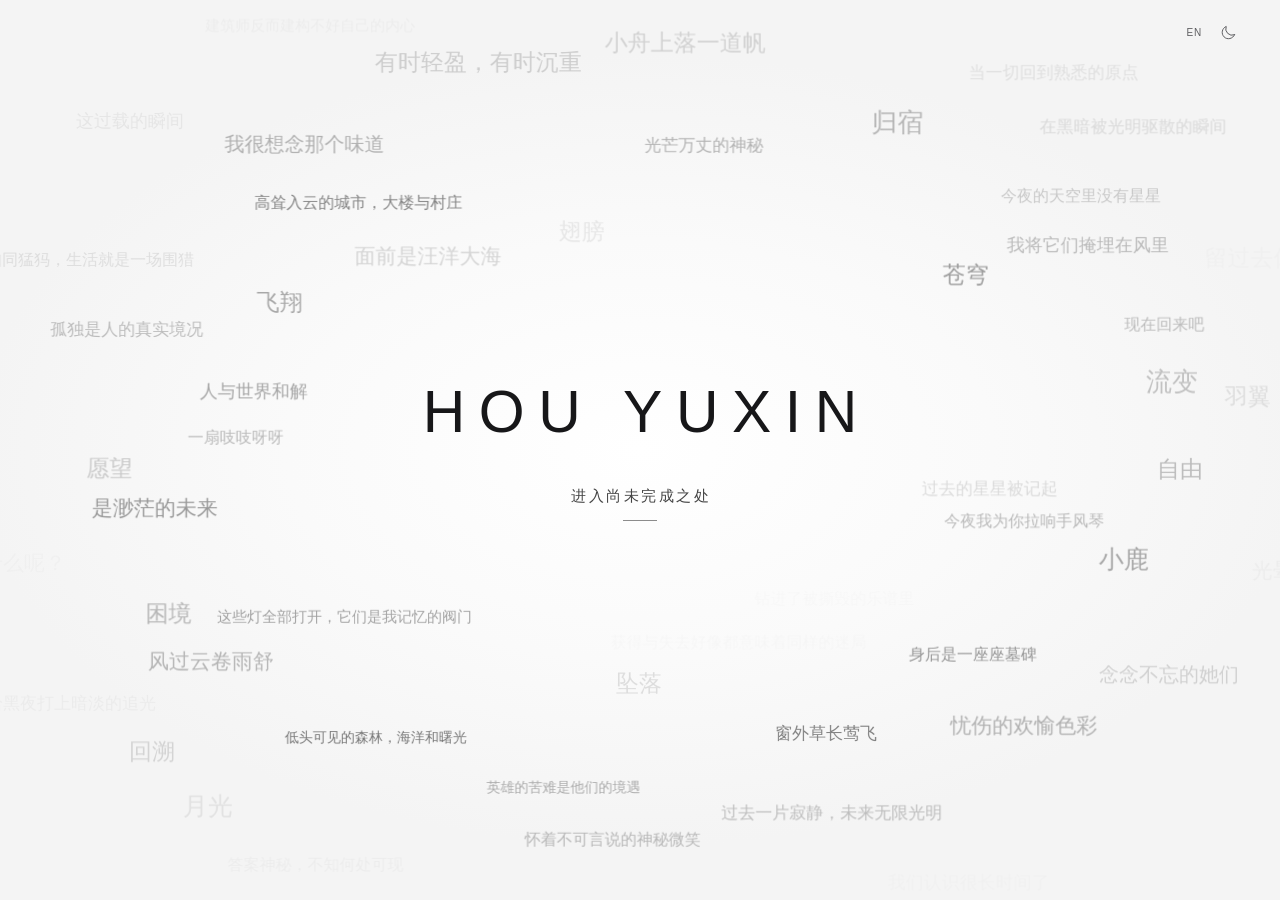
==== commit 7ecb9a21: "恢复首页中文青年戏剧编剧身份称谓" ====
--- a/index.html
+++ b/index.html
@@ -1,6 +1,6 @@
-<!doctype html><html lang="zh-CN"><head><meta charset="utf-8"><meta name="viewport" content="width=device-width,initial-scale=1"><title>侯宇鑫（Yuxin Hou）｜戏剧编剧、导演 — ECHYOX</title><script src="theme.js?v=20261116-editorial3"></script><link rel="stylesheet" href="shared.css?v=20261029-native-scrollport7"><link rel="stylesheet" href="home.css?v=20261029-soft-home-no-flash1"><script src="navigation.js?v=20261008-fade1400"></script><link rel="stylesheet" href="language.css?v=20261114-credits1"><link rel="stylesheet" href="theme.css?v=20261114-theme1"><link rel="icon" href="favicon.ico?v=20261114-door2" type="image/x-icon" sizes="16x16 32x32 48x48"><link rel="icon" href="favicon.svg?v=20261114-door2" type="image/svg+xml" sizes="any"><link rel="icon" href="favicon.png?v=20261114-door2" type="image/png" sizes="32x32"><link rel="icon" href="favicon-192.png?v=20261114-apple1" type="image/png" sizes="192x192"><link rel="apple-touch-icon" sizes="180x180" href="apple-touch-icon.png"><link rel="apple-touch-icon" sizes="167x167" href="apple-touch-icon-167x167.png"><link rel="apple-touch-icon" sizes="152x152" href="apple-touch-icon-152x152.png"><script async defer src="https://cloud.umami.is/script.js" data-website-id="fda75079-483e-4f40-b21d-a5d85979b600" data-domains="echyox.com,www.echyox.com" data-exclude-search="true" data-exclude-hash="true" data-do-not-track="true" referrerpolicy="origin"></script>
+<!doctype html><html lang="zh-CN"><head><meta charset="utf-8"><meta name="viewport" content="width=device-width,initial-scale=1"><title>侯宇鑫（Yuxin Hou）｜青年戏剧编剧、导演 — ECHYOX</title><script src="theme.js?v=20261116-editorial3"></script><link rel="stylesheet" href="shared.css?v=20261029-native-scrollport7"><link rel="stylesheet" href="home.css?v=20261029-soft-home-no-flash1"><script src="navigation.js?v=20261008-fade1400"></script><link rel="stylesheet" href="language.css?v=20261114-credits1"><link rel="stylesheet" href="theme.css?v=20261114-theme1"><link rel="icon" href="favicon.ico?v=20261114-door2" type="image/x-icon" sizes="16x16 32x32 48x48"><link rel="icon" href="favicon.svg?v=20261114-door2" type="image/svg+xml" sizes="any"><link rel="icon" href="favicon.png?v=20261114-door2" type="image/png" sizes="32x32"><link rel="icon" href="favicon-192.png?v=20261114-apple1" type="image/png" sizes="192x192"><link rel="apple-touch-icon" sizes="180x180" href="apple-touch-icon.png"><link rel="apple-touch-icon" sizes="167x167" href="apple-touch-icon-167x167.png"><link rel="apple-touch-icon" sizes="152x152" href="apple-touch-icon-152x152.png"><script async defer src="https://cloud.umami.is/script.js" data-website-id="fda75079-483e-4f40-b21d-a5d85979b600" data-domains="echyox.com,www.echyox.com" data-exclude-search="true" data-exclude-hash="true" data-do-not-track="true" referrerpolicy="origin"></script>
 <!-- Page metadata: SEO and social sharing -->
-<meta name="description" content="戏剧编剧、导演侯宇鑫的个人艺术网站。" data-description-en="The personal website of Yuxin Hou, playwright and theatre director, featuring plays, poetry, music and artistic practice.">
+<meta name="description" content="青年戏剧编剧、导演侯宇鑫的个人艺术网站。" data-description-en="The personal website of Yuxin Hou, playwright and theatre director, featuring plays, poetry, music and artistic practice.">
 <link rel="canonical" href="https://echyox.com/">
 <meta property="og:title" content="ECHYOX — 侯宇鑫 Yuxin Hou">
 <meta property="og:type" content="website">
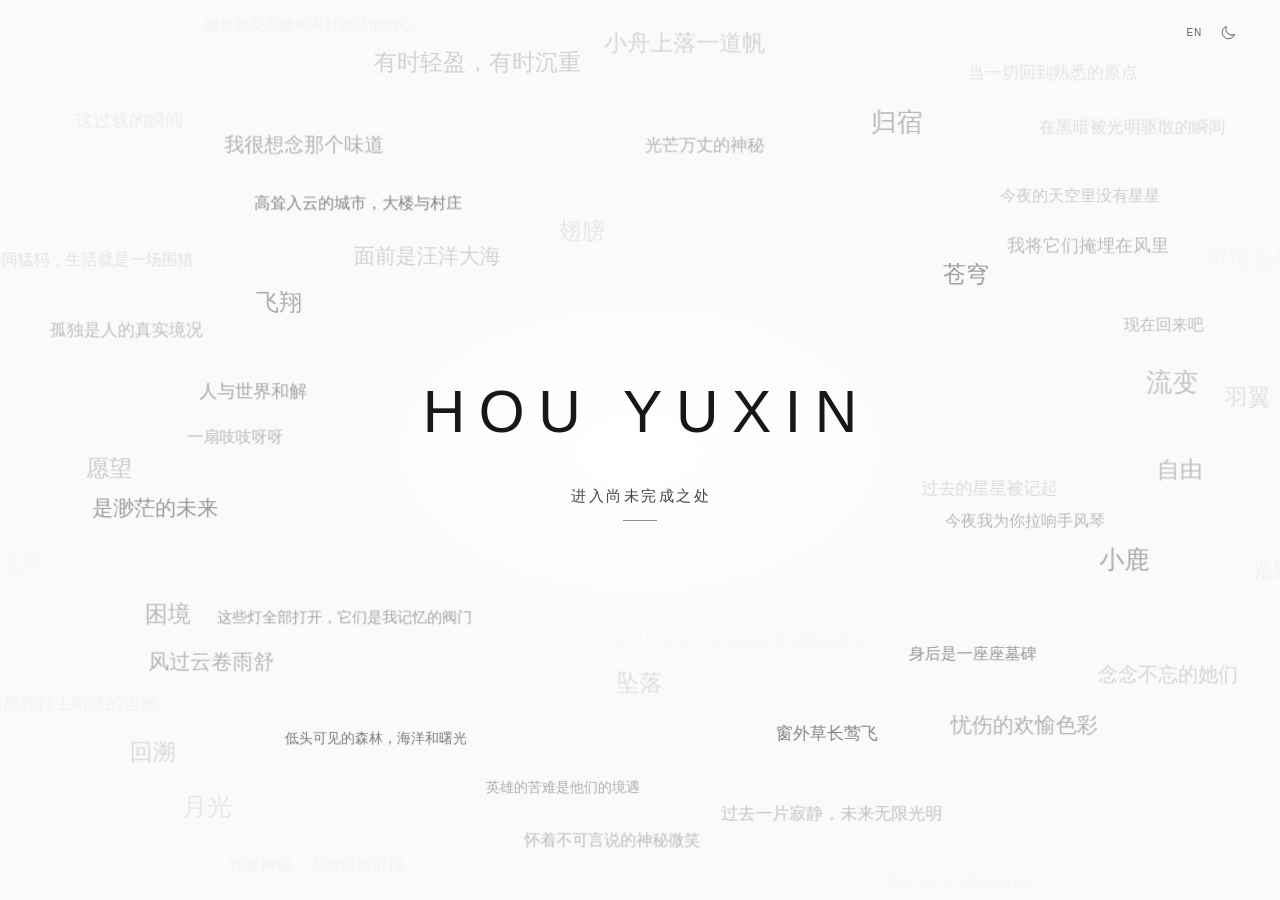
==== commit 021647a7: "Adjust daylight entrance gradient edge" ====
--- a/index.html
+++ b/index.html
@@ -1,4 +1,4 @@
-<!doctype html><html lang="zh-CN"><head><meta charset="utf-8"><meta name="viewport" content="width=device-width,initial-scale=1"><title>侯宇鑫（Yuxin Hou）｜青年戏剧编剧、导演 — ECHYOX</title><script src="theme.js?v=20261116-editorial3"></script><link rel="stylesheet" href="shared.css?v=20261029-native-scrollport7"><link rel="stylesheet" href="home.css?v=20261029-soft-home-no-flash1"><script src="navigation.js?v=20261008-fade1400"></script><link rel="stylesheet" href="language.css?v=20261114-credits1"><link rel="stylesheet" href="theme.css?v=20261114-theme1"><link rel="icon" href="favicon.ico?v=20261114-door2" type="image/x-icon" sizes="16x16 32x32 48x48"><link rel="icon" href="favicon.svg?v=20261114-door2" type="image/svg+xml" sizes="any"><link rel="icon" href="favicon.png?v=20261114-door2" type="image/png" sizes="32x32"><link rel="icon" href="favicon-192.png?v=20261114-apple1" type="image/png" sizes="192x192"><link rel="apple-touch-icon" sizes="180x180" href="apple-touch-icon.png"><link rel="apple-touch-icon" sizes="167x167" href="apple-touch-icon-167x167.png"><link rel="apple-touch-icon" sizes="152x152" href="apple-touch-icon-152x152.png"><script async defer src="https://cloud.umami.is/script.js" data-website-id="fda75079-483e-4f40-b21d-a5d85979b600" data-domains="echyox.com,www.echyox.com" data-exclude-search="true" data-exclude-hash="true" data-do-not-track="true" referrerpolicy="origin"></script>
+<!doctype html><html lang="zh-CN"><head><meta charset="utf-8"><meta name="viewport" content="width=device-width,initial-scale=1"><title>侯宇鑫（Yuxin Hou）｜青年戏剧编剧、导演 — ECHYOX</title><script src="theme.js?v=20261116-editorial3"></script><link rel="stylesheet" href="shared.css?v=20261029-native-scrollport7"><link rel="stylesheet" href="home.css?v=20261029-soft-home-no-flash1"><script src="navigation.js?v=20261008-fade1400"></script><link rel="stylesheet" href="language.css?v=20261114-credits1"><link rel="stylesheet" href="theme.css?v=20261122-entry-bg1"><link rel="icon" href="favicon.ico?v=20261114-door2" type="image/x-icon" sizes="16x16 32x32 48x48"><link rel="icon" href="favicon.svg?v=20261114-door2" type="image/svg+xml" sizes="any"><link rel="icon" href="favicon.png?v=20261114-door2" type="image/png" sizes="32x32"><link rel="icon" href="favicon-192.png?v=20261114-apple1" type="image/png" sizes="192x192"><link rel="apple-touch-icon" sizes="180x180" href="apple-touch-icon.png"><link rel="apple-touch-icon" sizes="167x167" href="apple-touch-icon-167x167.png"><link rel="apple-touch-icon" sizes="152x152" href="apple-touch-icon-152x152.png"><script async defer src="https://cloud.umami.is/script.js" data-website-id="fda75079-483e-4f40-b21d-a5d85979b600" data-domains="echyox.com,www.echyox.com" data-exclude-search="true" data-exclude-hash="true" data-do-not-track="true" referrerpolicy="origin"></script>
 <!-- Page metadata: SEO and social sharing -->
 <meta name="description" content="青年戏剧编剧、导演侯宇鑫的个人艺术网站。" data-description-en="The personal website of Yuxin Hou, playwright and theatre director, featuring plays, poetry, music and artistic practice.">
 <link rel="canonical" href="https://echyox.com/">
--- a/theme.css
+++ b/theme.css
@@ -25,7 +25,7 @@
 html[data-theme="light"] .audio-loop[aria-pressed="true"]{background:rgba(20,20,24,.10);border-color:rgba(20,20,24,.45)}
 /* The existing canvas contains transparent text only, never photographs.
    Switch its glyph palette without restarting the orbit or rebuilding sprites. */
-html[data-theme="light"] .entry-gate{color:var(--fg);background:radial-gradient(ellipse 52% 44% at 50% 50%,#fff 0%,#fafafa 53%,#f4f4f4 100%)}
+html[data-theme="light"] .entry-gate{color:var(--fg);background:radial-gradient(ellipse 52% 44% at 50% 50%,#fff 0%,#fafafa 53%,#fafafa 100%)}
 html[data-theme="light"] .entry-canvas{filter:invert(1) grayscale(1)}
 html[data-theme="light"] .entry-bit{color:#383838}
 html[data-theme="light"] .entry-bit[data-source="剧本"]{color:#373737}
